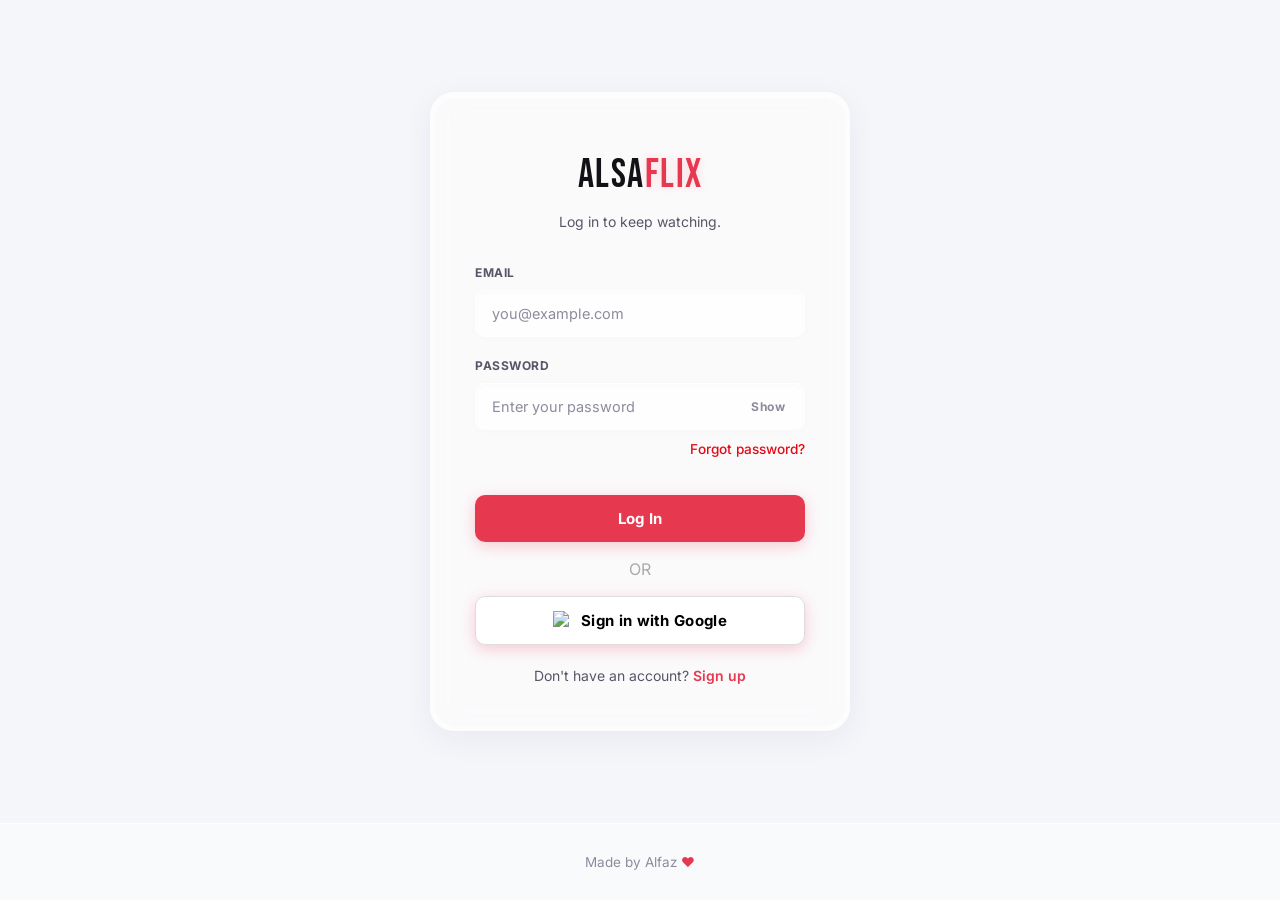
==== index.html @ de6bd6a6 "Added Forget PAssword" ====
<!DOCTYPE html>
<html lang="en">
<head>
  <meta charset="UTF-8">
  <meta name="viewport" content="width=device-width, initial-scale=1.0">
  <title>Log In — AlsaFlix</title>
<link rel="stylesheet" href="style.css">
<link rel="icon" type="image/svg+xml" href="images/favicon.svg">
  <!-- Replaced Google with Cloudflare Turnstile Script -->
  <script src="https://challenges.cloudflare.com/turnstile/v0/api.js" async defer></script>
</head>
<body>
  <div class="backdrop"></div>

  <main class="auth-shell">
    <div class="auth-card">
      <div class="auth-logo">Alsa<span>Flix</span></div>
      <p class="auth-subtitle">Log in to keep watching.</p>

      <div class="form-banner" id="login-banner"></div>

      <form id="login-form" novalidate>
        <div class="field">
          <label for="login-email">Email</label>
          <div class="field-input-wrap">
            <input type="email" id="login-email" placeholder="you@example.com" autocomplete="email">
          </div>
          <div class="field-error" id="login-email-error"></div>
        </div>

        <div class="field">
          <label for="login-password">Password</label>
          <div class="field-input-wrap">
            <input type="password" id="login-password" placeholder="Enter your password" autocomplete="current-password">
            <button type="button" class="toggle-pass" id="login-toggle-pass">Show</button>
          </div>
          <div class="field-error" id="login-password-error"></div>
          
          <!-- Added Forgot Password Utility Link -->
          <div style="text-align: right; margin-top: 6px;">
            <a href="#" id="login-forgot-pass" style="color: #e50914; text-decoration: none; font-size: 0.85rem; font-weight: 500;">Forgot password?</a>
          </div>
        </div>

        <!-- Added Cloudflare Turnstile Checkbox Element (Uses Free, Always-Pass Test Key) -->
        <div style="margin: 15px 0; display: flex; justify-content: center;">
          <div class="cf-turnstile" data-sitekey="0x4AAAAAAD4sAHJB3aWn51TF"></div>
        </div>

        <button type="submit" class="btn-primary" id="login-submit">
          <span class="spinner"></span>
          <span class="btn-label">Log In</span>
        </button>
      </form>

      <!-- Added Google Sign-In Button Section -->
      <div class="divider" style="text-align: center; margin: 15px 0; color: #aaa;"><span>OR</span></div>
      
      <button type="button" id="google-login-btn" class="btn-primary" style="background-color: #ffffff; color: #000000; display: flex; align-items: center; justify-content: center; gap: 10px; border: 1px solid #ddd;">
        <img src="https://www.gstatic.com/firebasejs/ui/2.0.0/images/auth/google.svg" alt="Google logo" width="18" height="18">
        <span>Sign in with Google</span>
      </button>
      <!-- End of Google Sign-In Button Section -->

      <p class="auth-switch" style="margin-top: 20px;">Don't have an account? <a href="signup.html">Sign up</a></p>
    </div>
  </main>

  <footer class="footer">Made by Alfaz <span>❤️</span></footer>

  <script type="module" src="firebase.js"></script>

<script type="module">
  import { initLoginPage } from "./auth.js";
initLoginPage();
</script>
</body>
</html>
---- style.css ----
/* ============================================================
   ALSAFLIX — PREMIUM LIGHT GLASSMORPHISM STYLESHEET
   Bright, high-end cinematic theme featuring frosted clear-glass,
   vibrant crimson accents, and hyper-modern light depth.
   ============================================================ */

@import url('https://fonts.googleapis.com/css2?family=Bebas+Neue&family=Inter:wght@400;500;600;700;800&display=swap');

:root {
  /* ---- Light Glass Base Colors ---- */
  --bg: #f5f6f9;
  --glass-bg: rgba(255, 255, 255, 0.45);
  --glass-bg-elevated: rgba(255, 255, 255, 0.65);
  --glass-bg-input: rgba(255, 255, 255, 0.75);
  
  /* ---- Accents & Glows ---- */
  --accent: #e63950;
  --accent-hover: #ff4b63;
  --accent-glow: rgba(230, 57, 80, 0.18);
  --accent-dim: rgba(230, 57, 80, 0.06);

  /* ---- Light Theme Text ---- */
  --text-primary: #121216;
  --text-secondary: #565666;
  --text-tertiary: #8c8c9e;
  
  /* ---- Light Specular Highlight Borders ---- */
  --glass-border: rgba(255, 255, 255, 0.6);
  --glass-border-glow: rgba(230, 57, 80, 0.35);
  --glass-border-dark: rgba(18, 18, 22, 0.08);
  
  /* ---- Feedback ---- */
  --success: #10b981;
  --error: #ef4444;

  /* ---- Type ---- */
  --font-display: 'Bebas Neue', sans-serif;
  --font-body: 'Inter', -apple-system, BlinkMacSystemFont, sans-serif;

  /* ---- Layout & Geometry ---- */
  --radius-sm: 10px;
  --radius-md: 16px;
  --radius-lg: 24px;
  
  /* ---- Light Glassmorphism Shadows ---- */
  --blur-amount: 16px;
  --glass-shadow: 
    0 8px 32px 0 rgba(31, 38, 135, 0.06), 
    inset 0 1px 0 0 rgba(255, 255, 255, 0.8);
  --glass-shadow-lift: 
    0 20px 40px rgba(31, 38, 135, 0.12), 
    0 0 20px rgba(230, 57, 80, 0.08),
    inset 0 1px 0 0 rgba(255, 255, 255, 0.9);
  
  --ease: cubic-bezier(0.16, 1, 0.3, 1);
}

* { 
  margin: 0; 
  padding: 0; 
  box-sizing: border-box; 
}

html { 
  scroll-behavior: smooth; 
}

body {
  background: var(--bg);
  
  color: var(--text-primary);
  font-family: var(--font-body);
  min-height: 100vh;
  display: flex;
  flex-direction: column;
  line-height: 1.5;
  -webkit-font-smoothing: antialiased;
  overflow-x: hidden;
}

a { 
  color: inherit; 
  text-decoration: none; 
}

button { 
  font-family: inherit; 
  cursor: pointer; 
  border: none; 
  outline: none;
}

input { 
  font-family: inherit; 
  outline: none;
}

img { 
  display: block; 
  max-width: 100%; 
}

::selection { 
  background: var(--accent); 
  color: #fff; 
}

:focus-visible {
  outline: 2px solid var(--accent);
  outline-offset: 4px;
}

/* ============================================================
   BACKDROP — Vibrant Light Ambient Nebula Mesh
   ============================================================ */
body.dark-mode .backdrop{
    background:
      radial-gradient(circle at 50% -20%, rgba(255,59,95,.18), transparent 45%),
      radial-gradient(circle at 0% 100%, rgba(255,59,95,.10), transparent 40%),
      radial-gradient(circle at 100% 30%, rgba(70,70,140,.25), transparent 55%),
      var(--bg);
}

/* ============================================================
   NAVBAR (Frosted & Fixed Light Glass)
   ============================================================ */
.navbar {
  position: sticky;
  top: 0;
  z-index: 50;
  display: flex;
  align-items: center;
  justify-content: space-between;
  gap: 24px;
  padding: 18px 40px;
background: var(--glass-bg);
  backdrop-filter: blur(var(--blur-amount));
  -webkit-backdrop-filter: blur(var(--blur-amount));
  border-bottom: 1px solid var(--glass-border);
  box-shadow: 0 4px 20px rgba(31, 38, 135, 0.04);
}

.logo {
  font-family: var(--font-display);
  font-size: 32px;
  letter-spacing: 1.5px;
  color: var(--text-primary);
  display: flex;
  align-items: center;
  gap: 6px;
  white-space: nowrap;
}

.logo span { 
  color: var(--accent); 
  text-shadow: 0 0 10px var(--accent-glow);
}

.navbar-search {
  flex: 1;
  max-width: 420px;
  position: relative;
}

.navbar-search input {
  width: 100%;
  padding: 12px 16px 12px 42px;
  background: var(--glass-bg-input);
  border: 1px solid var(--glass-border);
  border-radius: 999px;
  color: var(--text-primary);
  font-size: 14px;
  backdrop-filter: blur(4px);
  transition: all 0.3s var(--ease);
  box-shadow: inset 0 2px 4px rgba(0, 0, 0, 0.02), 0 2px 8px rgba(31, 38, 135, 0.04);
}

.navbar-search input::placeholder { 
  color: var(--text-tertiary); 
}

.navbar-search input:focus {
  border-color: var(--glass-border-glow);
  background: var(--glass-bg-input);
  box-shadow: 
    inset 0 2px 4px rgba(0, 0, 0, 0.02),
    0 0 15px rgba(230, 57, 80, 0.12);
}

.navbar-search svg {
  position: absolute;
  left: 16px;
  top: 50%;
  transform: translateY(-50%);
  width: 16px;
  height: 16px;
  stroke: var(--text-tertiary);
  transition: stroke 0.3s var(--ease);
}

.navbar-search input:focus + svg {
  stroke: var(--accent);
}

.navbar-right {
  display: flex;
  align-items: center;
  gap: 20px;
}

.navbar-user {
  font-size: 14px;
  color: var(--text-secondary);
  white-space: nowrap;
}

.navbar-user strong { 
  color: var(--text-primary); 
  font-weight: 600; 
}

.btn-logout {
  padding: 10px 20px;
  background: rgba(255, 255, 255, 0.4);
  border: 1px solid var(--glass-border);
  border-radius: var(--radius-sm);
  color: var(--text-secondary);
  font-size: 13px;
  font-weight: 600;
  backdrop-filter: blur(4px);
  box-shadow: 0 2px 6px rgba(31, 38, 135, 0.04);
  transition: all 0.3s var(--ease);
  white-space: nowrap;
}

.btn-logout:hover {
  border-color: var(--accent);
  color: var(--accent);
  background: var(--accent-dim);
  box-shadow: 0 4px 12px rgba(230, 57, 80, 0.1);
  transform: translateY(-1px);
}

/* ============================================================
   AUTH PAGES (Frosted White Shells)
   ============================================================ */
.auth-shell{
    flex:1;
    display:flex;
    justify-content:center;
    align-items:center;

    
}

.auth-card {
  width: 100%;
  max-width: 420px;
  background: var(--glass-bg-elevated);
  background: rgba(255, 254, 254, 0.55);
  border: 5px solid var(--glass-border);
  border-radius: var(--radius-lg);
  padding: 48px 40px 40px;
  box-shadow: var(--glass-shadow);
  backdrop-filter: blur(var(--blur-amount));
  -webkit-backdrop-filter: blur(var(--blur-amount));
  animation: glassRise 0.6s var(--ease) both;
}

@keyframes glassRise {
  from { 
    opacity: 0; 
    transform: translateY(24px) scale(0.98); 
    backdrop-filter: blur(0px);
  }
  to { 
    opacity: 1; 
    transform: translateY(0) scale(1); 
    backdrop-filter: blur(var(--blur-amount));
  }
}

.auth-logo {
  font-family: var(--font-display);
  font-size: 40px;
  text-align: center;
  letter-spacing: 1.5px;
  margin-bottom: 6px;
  color: var(--text-primary);
}

.auth-logo span { 
  color: var(--accent); 
  text-shadow: 0 0 10px var(--accent-glow);
}

.auth-subtitle {
  text-align: center;
  color: var(--text-secondary);
  font-size: 14px;
  margin-bottom: 32px;
}

.field {
  margin-bottom: 20px;
}

.field label {
  display: block;
  font-size: 12px;
  font-weight: 700;
  color: var(--text-secondary);
  margin-bottom: 8px;
  letter-spacing: 0.5px;
  text-transform: uppercase;
}

.field-input-wrap {
  position: relative;
}

.field input {
  width: 100%;
  padding: 14px 16px;
  background: var(--glass-bg-input);
  border: 1px solid var(--glass-border);
  border-radius: var(--radius-sm);
  color: var(--text-primary);
  font-size: 14.5px;
  transition: all 0.3s var(--ease);
  box-shadow: inset 0 2px 4px rgba(0, 0, 0, 0.02), 0 2px 6px rgba(31, 38, 135, 0.02);
}

.field input::placeholder { 
  color: var(--text-tertiary); 
}

.field input:focus {
  border-color: var(--glass-border-glow);
  background: var(--glass-bg-input);
  box-shadow: 
    inset 0 2px 4px rgba(0, 0, 0, 0.01),
    0 0 15px rgba(230, 57, 80, 0.12);
}

.field input.error { 
  border-color: var(--error); 
  box-shadow: 0 0 10px rgba(239, 68, 68, 0.12);
}

.toggle-pass {
  position: absolute;
  right: 14px;
  top: 50%;
  transform: translateY(-50%);
  background: none;
  color: var(--text-tertiary);
  font-size: 12px;
  font-weight: 700;
  padding: 6px;
  letter-spacing: 0.5px;
  transition: color 0.2s ease;
}

.toggle-pass:hover { 
  color: var(--text-primary); 
}

.field-hint {
  font-size: 12px;
  color: var(--text-tertiary);
  margin-top: 8px;
}

.field-error {
  font-size: 13px;
  color: var(--error);
  margin-top: 8px;
  display: none;
  font-weight: 500;
}

.field-error.show { 
  display: block; 
  animation: glassRise 0.3s var(--ease);
}

.btn-primary {
  width: 100%;
  padding: 14px;
  background: var(--accent);
  color: #fff;
  border-radius: var(--radius-sm);
  font-size: 15px;
  font-weight: 700;
  margin-top: 12px;
  letter-spacing: 0.3px;
  box-shadow: 0 4px 15px rgba(230, 57, 80, 0.25);
  transition: all 0.3s var(--ease);
  display: flex;
  align-items: center;
  justify-content: center;
  gap: 8px;
  position: relative;
  overflow: hidden;
}

.btn-primary::after {
  content: '';
  position: absolute;
  inset: 0;
  background: linear-gradient(to right, transparent, rgba(255,255,255,0.2), transparent);
  transform: translateX(-100%);
  transition: transform 0.6s ease;
}

.btn-primary:hover { 
  background: var(--accent-hover); 
  box-shadow: 0 6px 20px rgba(230, 57, 80, 0.35);
  transform: translateY(-1px);
}

.btn-primary:hover::after {
  transform: translateX(100%);
}

.btn-primary:active { 
  transform: translateY(1px) scale(0.99); 
}

.btn-primary:disabled { 
  opacity: 0.5; 
  cursor: not-allowed; 
  transform: none;
  box-shadow: none;
}

.spinner {
  width: 18px;
  height: 18px;
  border: 2.5px solid rgba(255, 255, 255, 0.4);
  border-top-color: #fff;
  border-radius: 50%;
  animation: spin 0.6s linear infinite;
  display: none;
}

.spinner.show { 
  display: inline-block; 
}

@keyframes spin { 
  to { transform: rotate(360deg); } 
}

.form-banner {
  padding: 12px 16px;
  border-radius: var(--radius-sm);
  font-size: 13.5px;
  font-weight: 500;
  margin-bottom: 20px;
  backdrop-filter: blur(4px);
  display: none;
}

.form-banner.show { 
  display: block; 
  animation: glassRise 0.4s var(--ease) both; 
}

.form-banner.error {
  background: rgba(239, 68, 68, 0.05);
  border: 1px solid rgba(239, 68, 68, 0.2);
  color: var(--error);
  box-shadow: 0 4px 12px rgba(239, 68, 68, 0.02);
}

.form-banner.success {
  background: rgba(16, 115, 73, 0.05);
  border: 1px solid rgba(16, 115, 73, 0.2);
  color: var(--success);
  box-shadow: 0 4px 12px rgba(16, 115, 73, 0.02);
}

.auth-switch {
  text-align: center;
  margin-top: 26px;
  font-size: 14px;
  color: var(--text-secondary);
}

.auth-switch a {
  color: var(--accent);
  font-weight: 600;
  position: relative;
}

.auth-switch a::after {
  content: '';
  position: absolute;
  width: 100%;
  transform: scaleX(0);
  height: 1px;
  bottom: -2px;
  left: 0;
  background-color: var(--accent-hover);
  transform-origin: bottom right;
  transition: transform 0.25s ease-out;
}

.auth-switch a:hover { 
  color: var(--accent-hover); 
}

.auth-switch a:hover::after {
  transform: scaleX(1);
  transform-origin: bottom left;
}

/* ============================================================
   DASHBOARD MAIN LAYOUT
   ============================================================ */
.dashboard-main {
  flex: 1;
  padding: 40px 40px 80px;
  max-width: 1440px;
  width: 100%;
  margin: 0 auto;
}

.welcome-block {
  margin-bottom: 36px;
  animation: glassRise 0.6s var(--ease) both;
}

.welcome-eyebrow {
  font-size: 12px;
  font-weight: 700;
  color: var(--text-tertiary);
  text-transform: uppercase;
  letter-spacing: 2px;
  margin-bottom: 8px;
}

.welcome-title {
  font-family: var(--font-display);
  font-size: 44px;
  letter-spacing: 0.8px;
  color: var(--text-primary);
}

.welcome-title span { 
  color: var(--accent); 
  text-shadow: 0 0 10px var(--accent-glow);
}

.results-meta {
  font-size: 13.5px;
  color: var(--text-tertiary);
  margin: 6px 0 24px;
}

/* ============================================================
   MOVIE CARDS & GRID (Frosted Glass Containers)
   ============================================================ */
.movie-grid{
    display:grid;
    grid-template-columns:repeat(auto-fit,minmax(150px,1fr));
    gap:18px;
}

.movie-card {
  background: var(--glass-bg);
  border: 1px solid var(--glass-border);
  border-radius: var(--radius-md);
  overflow: hidden;
  backdrop-filter: blur(calc(var(--blur-amount) / 2));
  -webkit-backdrop-filter: blur(calc(var(--blur-amount) / 2));
  box-shadow: var(--glass-shadow);
  transition: 
    transform 0.4s var(--ease), 
    box-shadow 0.4s var(--ease), 
    border-color 0.4s var(--ease),
    background-color 0.4s var(--ease);
  animation: glassRise 0.5s var(--ease) both;
}

.movie-card:hover {
  transform: translateY(-8px) scale(1.02);
  box-shadow: var(--glass-shadow-lift);
  border-color: var(--glass-border-glow);
  background-color: var(--glass-bg-elevated);
}

.movie-poster-wrap {
  position: relative;
  aspect-ratio: 2 / 3;
  overflow: hidden;
  background: rgba(0, 0, 0, 0.05);
}

.movie-poster-wrap::after {
  content: '';
  position: absolute;
  inset: 0;
  background: linear-gradient(to top, rgba(255, 255, 255, 0.4) 0%, transparent 30%);
  opacity: 1;
  transition: opacity 0.4s var(--ease);
}

.movie-poster-wrap img {
  width: 100%;
  height: 100%;
  object-fit: cover;
  transition: transform 0.6s var(--ease);
}

.movie-card:hover .movie-poster-wrap img { 
  transform: scale(1.06); 
}

.movie-body {
  padding: 16px 16px 20px;
  position: relative;
  z-index: 2;
}

.movie-title {
  font-size: 15px;
  font-weight: 600;
  margin-bottom: 14px;
  overflow: hidden;
  text-overflow: ellipsis;
  white-space: nowrap;
  letter-spacing: 0.1px;
  color: var(--text-primary);
}

.btn-watch {
  width: 100%;
  padding: 11px;
  background: rgba(230, 57, 80, 0.08);
  color: var(--accent);
  border: 1px solid rgba(230, 57, 80, 0.15);
  border-radius: var(--radius-sm);
  font-size: 13.5px;
  font-weight: 700;
  letter-spacing: 0.3px;
  display: flex;
  align-items: center;
  justify-content: center;
  gap: 8px;
  backdrop-filter: blur(4px);
  transition: all 0.3s var(--ease);
}

.btn-watch svg { 
  width: 14px; 
  height: 14px; 
  fill: currentColor;
}

.btn-watch:hover {
  background: var(--accent);
  color: #ffffff;
  border-color: transparent;
  box-shadow: 0 4px 15px rgba(230, 57, 80, 0.2);
  transform: translateY(-1px);
}

.btn-watch:active {
  transform: translateY(1px);
}

/* ============================================================
   STATES & LOADERS
   ============================================================ */
.empty-state {
  text-align: center;
  padding: 100px 20px;
  color: var(--text-tertiary);
  background: var(--glass-bg);
  border: 1px dashed var(--glass-border-dark);
  border-radius: var(--radius-lg);
  backdrop-filter: blur(var(--blur-amount));
}

.empty-state svg {
  width: 48px;
  height: 48px;
  stroke: var(--text-tertiary);
  margin-bottom: 16px;
  opacity: 0.8;
}

.empty-state p { 
  font-size: 15px; 
  letter-spacing: 0.2px;
}

/* Skeleton Loading Layer (Light Glass Shimmer) */
.skeleton-card {
  background: var(--glass-bg);
  border: 1px solid var(--glass-border);
  border-radius: var(--radius-md);
  overflow: hidden;
}

.skeleton-poster {
  aspect-ratio: 2 / 3;
  background: linear-gradient(100deg, rgba(0,0,0,0.02) 30%, rgba(0,0,0,0.05) 50%, rgba(0,0,0,0.02) 70%);
  background-size: 200% 100%;
  animation: glassShimmer 1.6s ease-in-out infinite;
}

.skeleton-line {
  height: 12px;
  margin: 16px 16px 0;
  border-radius: 4px;
  background: linear-gradient(100deg, rgba(0,0,0,0.02) 30%, rgba(0,0,0,0.05) 50%, rgba(0,0,0,0.02) 70%);
  background-size: 200% 100%;
  animation: glassShimmer 1.6s ease-in-out infinite;
}

.skeleton-btn {
  height: 36px;
  margin: 16px;
  border-radius: var(--radius-sm);
  background: linear-gradient(100deg, rgba(0,0,0,0.02) 30%, rgba(0,0,0,0.05) 50%, rgba(0,0,0,0.02) 70%);
  background-size: 200% 100%;
  animation: glassShimmer 1.6s ease-in-out infinite;
}

@keyframes glassShimmer {
  0% { background-position: 200% 0; }
  100% { background-position: -200% 0; }
}

/* ============================================================
   FOOTER
   ============================================================ */
.footer {
  text-align: center;
  padding: 28px 20px;
  font-size: 13.5px;
  color: var(--text-tertiary);
  border-top: 1px solid var(--glass-border);
  background: var(--glass-bg);
  backdrop-filter: blur(4px);
}

.footer span { 
  color: var(--accent); 
}

/* ============================================================
   RESPONSIVE LAYOUT RESPONSES
   ============================================================ */
@media (max-width: 720px) {
  .navbar {
    padding: 16px 20px;
    flex-wrap: wrap;
    gap: 16px;
  }

  .navbar-search { 
    order: 3; 
    max-width: 100%; 
    flex: 1 1 100%; 
  }

  .dashboard-main { 
    padding: 28px 20px 60px; 
  }

  .welcome-title { 
    font-size: 32px; 
  }

  .movie-grid {
    grid-template-columns: repeat(auto-fill, minmax(145px, 1fr));
    gap: 16px;
  }
  
  .movie-body {
    padding: 12px 12px 14px;
  }
  
  .movie-title {
    font-size: 14px;
    margin-bottom: 10px;
  }

  .auth-card { 
    padding: 36px 24px 32px; 
  }
}

@media (max-width: 400px) {
  .movie-grid { 
    grid-template-columns: repeat(2, 1fr); 
    gap: 12px;
  }
}

/* ==========================
   DARK THEME
========================== */

body.dark-mode {
  --bg: #09090b;

  --glass-bg: rgba(20,20,24,.55);
  --glass-bg-elevated: rgba(24,24,30,.75);
  --glass-bg-input: rgba(32,32,40,.85);

  --accent: #ff3b5f;
  --accent-hover: #ff5475;
  --accent-glow: rgba(255,59,95,.25);
  --accent-dim: rgba(255,59,95,.08);

  --text-primary: #ffffff;
  --text-secondary: #c9c9d3;
  --text-tertiary: #8d8d9b;

  --glass-border: rgba(255,255,255,.08);
  --glass-border-glow: rgba(255,59,95,.35);
  --glass-border-dark: rgba(255,255,255,.06);

  --glass-shadow:
      0 10px 35px rgba(0,0,0,.45),
      inset 0 1px 0 rgba(255,255,255,.05);

  --glass-shadow-lift:
      0 25px 50px rgba(0,0,0,.55),
      0 0 30px rgba(255,59,95,.12),
      inset 0 1px 0 rgba(255,255,255,.05);
}

/*fghjk

*/
#theme-toggle{
    width:46px;
    height:46px;
    border-radius:50%;
    border:1px solid var(--glass-border);
    background:var(--glass-bg);
    color:var(--text-primary);
    backdrop-filter:blur(10px);
    transition:.35s;
    font-size:18px;
}

#theme-toggle:hover{
    transform:rotate(180deg) scale(1.08);
    box-shadow:0 0 20px var(--accent-glow);
}
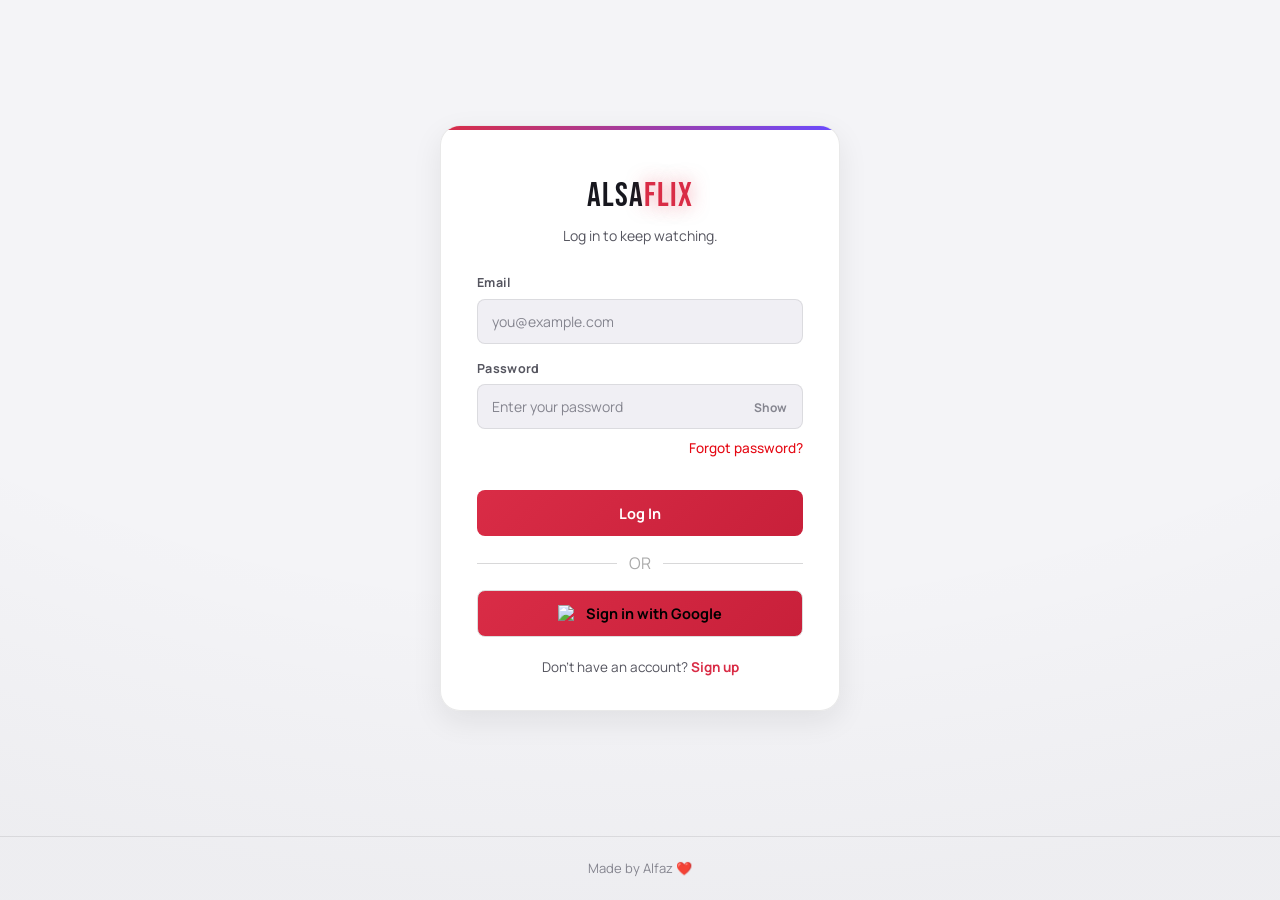
==== commit 7d45abde: "Update index.html" ====
--- a/index.html
+++ b/index.html
@@ -4,6 +4,15 @@
   <meta charset="UTF-8">
   <meta name="viewport" content="width=device-width, initial-scale=1.0">
   <title>Log In — AlsaFlix</title>
+  <script>
+    (function () {
+      try {
+        var t = localStorage.getItem('alsaflix-theme');
+        if (!t) t = window.matchMedia('(prefers-color-scheme: light)').matches ? 'light' : 'dark';
+        document.documentElement.setAttribute('data-theme', t);
+      } catch (e) {}
+    })();
+  </script>
 <link rel="stylesheet" href="style.css">
 <link rel="icon" type="image/svg+xml" href="images/favicon.svg">
   <!-- Replaced Google with Cloudflare Turnstile Script -->
@@ -68,6 +77,7 @@
 
   <footer class="footer">Made by Alfaz <span>❤️</span></footer>
 
+  <script src="theme.js"></script>
   <script type="module" src="firebase.js"></script>
 
 <script type="module">
--- a/style.css
+++ b/style.css
@@ -1,128 +1,208 @@
 /* ============================================================
-   ALSAFLIX — PREMIUM LIGHT GLASSMORPHISM STYLESHEET
-   Bright, high-end cinematic theme featuring frosted clear-glass,
-   vibrant crimson accents, and hyper-modern light depth.
+   ALSAFLIX — CORE STYLESHEET  (v3)
+   Direction: "Marquee Night" — a private-screening OTT theme.
+   Crimson marquee light + violet curtain glow + amber bulb accent,
+   drifting aurora backdrop, film-sprocket detailing, spotlight-sweep
+   hovers on posters. Now with a light "Matinee" mode and
+   scroll-triggered reveal animation.
+   Used by: index.html, signup.html, dashboard.html
    ============================================================ */
 
-@import url('https://fonts.googleapis.com/css2?family=Bebas+Neue&family=Inter:wght@400;500;600;700;800&display=swap');
+@import url('https://fonts.googleapis.com/css2?family=Bebas+Neue&family=Manrope:wght@400;500;600;700;800&display=swap');
 
 :root {
-  /* ---- Light Glass Base Colors ---- */
-  --bg: #f5f6f9;
-  --glass-bg: rgba(255, 255, 255, 0.45);
-  --glass-bg-elevated: rgba(255, 255, 255, 0.65);
-  --glass-bg-input: rgba(255, 255, 255, 0.75);
-  
-  /* ---- Accents & Glows ---- */
-  --accent: #e63950;
-  --accent-hover: #ff4b63;
-  --accent-glow: rgba(230, 57, 80, 0.18);
-  --accent-dim: rgba(230, 57, 80, 0.06);
-
-  /* ---- Light Theme Text ---- */
-  --text-primary: #121216;
-  --text-secondary: #565666;
-  --text-tertiary: #8c8c9e;
-  
-  /* ---- Light Specular Highlight Borders ---- */
-  --glass-border: rgba(255, 255, 255, 0.6);
-  --glass-border-glow: rgba(230, 57, 80, 0.35);
-  --glass-border-dark: rgba(18, 18, 22, 0.08);
-  
-  /* ---- Feedback ---- */
-  --success: #10b981;
-  --error: #ef4444;
+  /* ---- Color: "Marquee Night" (dark) palette ---- */
+  --bg:            #07070a;
+  --bg-alt:        #0c0c11;
+  --bg-elevated:   #141419;
+  --bg-card:       #17171e;
+  --bg-input:      #1a1a21;
+
+  --accent:        #e6394f;   /* marquee crimson   */
+  --accent-hover:  #ff4d64;
+  --accent-dim:    rgba(230, 57, 79, 0.14);
+  --accent-amber:  #f5a623;   /* bulb gold         */
+  --accent-violet: #7c5cff;   /* curtain violet     */
+
+  --text-primary:   #f6f6f8;
+  --text-secondary: #9d9da6;
+  --text-tertiary:  #6c6c76;
+
+  --border:       rgba(255, 255, 255, 0.07);
+  --border-light: rgba(255, 255, 255, 0.14);
+
+  --success: #33d489;
+  --error:   #ff5c6c;
+
+  --navbar-bg:  rgba(10, 10, 13, 0.72);
+  --scrim:      rgba(5, 5, 7, 0.72);
+  --aurora-op:  1;
 
   /* ---- Type ---- */
   --font-display: 'Bebas Neue', sans-serif;
-  --font-body: 'Inter', -apple-system, BlinkMacSystemFont, sans-serif;
-
-  /* ---- Layout & Geometry ---- */
-  --radius-sm: 10px;
-  --radius-md: 16px;
-  --radius-lg: 24px;
-  
-  /* ---- Light Glassmorphism Shadows ---- */
-  --blur-amount: 16px;
-  --glass-shadow: 
-    0 8px 32px 0 rgba(31, 38, 135, 0.06), 
-    inset 0 1px 0 0 rgba(255, 255, 255, 0.8);
-  --glass-shadow-lift: 
-    0 20px 40px rgba(31, 38, 135, 0.12), 
-    0 0 20px rgba(230, 57, 80, 0.08),
-    inset 0 1px 0 0 rgba(255, 255, 255, 0.9);
-  
-  --ease: cubic-bezier(0.16, 1, 0.3, 1);
-}
-
-* { 
-  margin: 0; 
-  padding: 0; 
-  box-sizing: border-box; 
-}
-
-html { 
-  scroll-behavior: smooth; 
-}
+  --font-body: 'Manrope', -apple-system, BlinkMacSystemFont, sans-serif;
+
+  /* ---- Layout ---- */
+  --radius-sm: 8px;
+  --radius-md: 14px;
+  --radius-lg: 20px;
+  --shadow-card: 0 10px 30px rgba(0, 0, 0, 0.4);
+  --shadow-lift: 0 24px 50px rgba(0, 0, 0, 0.55), 0 0 0 1px var(--border-light);
+  --ease: cubic-bezier(0.22, 1, 0.36, 1);
+
+  color-scheme: dark;
+}
+
+/* ---- "Matinee" light theme — toggled via [data-theme="light"] on <html> ---- */
+[data-theme="light"] {
+  --bg:            #f4f4f7;
+  --bg-alt:        #ffffff;
+  --bg-elevated:   #ffffff;
+  --bg-card:       #ffffff;
+  --bg-input:      #f0eff4;
+
+  --accent:        #d92c46;
+  --accent-hover:  #c11f39;
+  --accent-dim:    rgba(217, 44, 70, 0.09);
+  --accent-amber:  #b5730a;
+  --accent-violet: #6a4bff;
+
+  --text-primary:   #17171e;
+  --text-secondary: #55555f;
+  --text-tertiary:  #85858f;
+
+  --border:       rgba(15, 15, 20, 0.09);
+  --border-light: rgba(15, 15, 20, 0.16);
+
+  --success: #1f9d63;
+  --error:   #d9364a;
+
+  --navbar-bg:  rgba(255, 255, 255, 0.75);
+  --scrim:      rgba(20, 20, 25, 0.55);
+  --aurora-op:  0.5;
+
+  --shadow-card: 0 10px 30px rgba(20, 20, 30, 0.08);
+  --shadow-lift: 0 24px 50px rgba(20, 20, 30, 0.12), 0 0 0 1px var(--border-light);
+
+  color-scheme: light;
+}
+
+* { margin: 0; padding: 0; box-sizing: border-box; }
+
+html { scroll-behavior: smooth; }
 
 body {
+  position: relative;
   background: var(--bg);
-  
   color: var(--text-primary);
   font-family: var(--font-body);
   min-height: 100vh;
+  min-height: 100dvh;
   display: flex;
   flex-direction: column;
   line-height: 1.5;
   -webkit-font-smoothing: antialiased;
   overflow-x: hidden;
-}
-
-a { 
-  color: inherit; 
-  text-decoration: none; 
-}
-
-button { 
-  font-family: inherit; 
-  cursor: pointer; 
-  border: none; 
-  outline: none;
-}
-
-input { 
-  font-family: inherit; 
-  outline: none;
-}
-
-img { 
-  display: block; 
-  max-width: 100%; 
-}
-
-::selection { 
-  background: var(--accent); 
-  color: #fff; 
-}
+  transition: background-color 0.4s var(--ease), color 0.4s var(--ease);
+}
+
+a { color: inherit; text-decoration: none; }
+button { font-family: inherit; cursor: pointer; border: none; background: none; }
+input, textarea { font-family: inherit; }
+img { display: block; max-width: 100%; }
+
+::selection { background: var(--accent); color: #fff; }
 
 :focus-visible {
   outline: 2px solid var(--accent);
-  outline-offset: 4px;
-}
+  outline-offset: 3px;
+}
+
+/* Dark scrollbar to match the theme */
+::-webkit-scrollbar { width: 10px; height: 10px; }
+::-webkit-scrollbar-track { background: var(--bg); }
+::-webkit-scrollbar-thumb {
+  background: var(--bg-elevated);
+  border: 2px solid var(--bg);
+  border-radius: 20px;
+}
+::-webkit-scrollbar-thumb:hover { background: var(--border-light); }
 
 /* ============================================================
-   BACKDROP — Vibrant Light Ambient Nebula Mesh
+   AURORA BACKDROP — signature ambient motion
+   Three soft, drifting light blobs (crimson / violet / amber)
+   behind every page, like stage lights bleeding through a curtain.
+   Fades to a much quieter wash in light mode.
    ============================================================ */
-body.dark-mode .backdrop{
-    background:
-      radial-gradient(circle at 50% -20%, rgba(255,59,95,.18), transparent 45%),
-      radial-gradient(circle at 0% 100%, rgba(255,59,95,.10), transparent 40%),
-      radial-gradient(circle at 100% 30%, rgba(70,70,140,.25), transparent 55%),
-      var(--bg);
+.backdrop {
+  position: fixed;
+  inset: 0;
+  z-index: -2;
+  background: var(--bg);
+}
+
+body::before {
+  content: '';
+  position: fixed;
+  inset: -10%;
+  z-index: -2;
+  pointer-events: none;
+  opacity: var(--aurora-op);
+  background:
+    radial-gradient(38% 32% at 18% 12%, rgba(230, 57, 79, 0.22), transparent 60%),
+    radial-gradient(34% 30% at 82% 20%, rgba(124, 92, 255, 0.16), transparent 60%),
+    radial-gradient(40% 34% at 50% 100%, rgba(245, 166, 35, 0.10), transparent 60%),
+    var(--bg);
+  background-size: 180% 180%, 180% 180%, 200% 200%, 100% 100%;
+  animation: auroraDrift 22s ease-in-out infinite alternate;
+  filter: blur(40px);
+  transition: opacity 0.4s var(--ease), background 0.4s var(--ease);
+}
+
+body::after {
+  /* faint vignette + grain-like edge darkening on top of the aurora */
+  content: '';
+  position: fixed;
+  inset: 0;
+  z-index: -1;
+  pointer-events: none;
+  background: radial-gradient(120% 100% at 50% 0%, transparent 55%, rgba(0, 0, 0, 0.55) 100%);
+  opacity: var(--aurora-op);
+  transition: opacity 0.4s var(--ease);
+}
+
+[data-theme="light"] body::after {
+  background: radial-gradient(120% 100% at 50% 0%, transparent 65%, rgba(20, 20, 30, 0.06) 100%);
+}
+
+@keyframes auroraDrift {
+  0%   { background-position: 0% 0%, 100% 0%, 50% 100%, 0 0; }
+  50%  { background-position: 20% 15%, 75% 25%, 40% 85%, 0 0; }
+  100% { background-position: 5% 20%, 90% 5%, 60% 100%, 0 0; }
 }
 
 /* ============================================================
-   NAVBAR (Frosted & Fixed Light Glass)
+   SCROLL-FADE REVEAL — applied via theme.js (IntersectionObserver)
+   ============================================================ */
+.reveal {
+  opacity: 0;
+  transform: translateY(28px);
+  transition: opacity 0.7s var(--ease), transform 0.7s var(--ease);
+  will-change: opacity, transform;
+}
+
+.reveal.is-visible {
+  opacity: 1;
+  transform: translateY(0);
+}
+
+/* stagger children a touch so grids feel alive, not mechanical */
+.movie-grid .reveal:nth-child(3n+1) { transition-delay: 0s; }
+.movie-grid .reveal:nth-child(3n+2) { transition-delay: 0.05s; }
+.movie-grid .reveal:nth-child(3n+3) { transition-delay: 0.1s; }
+
+/* ============================================================
+   NAVBAR (dashboard) — glass chrome with a film-sprocket seam
    ============================================================ */
 .navbar {
   position: sticky;
@@ -132,18 +212,30 @@
   align-items: center;
   justify-content: space-between;
   gap: 24px;
-  padding: 18px 40px;
-background: var(--glass-bg);
-  backdrop-filter: blur(var(--blur-amount));
-  -webkit-backdrop-filter: blur(var(--blur-amount));
-  border-bottom: 1px solid var(--glass-border);
-  box-shadow: 0 4px 20px rgba(31, 38, 135, 0.04);
+  padding: 16px 40px;
+  background: var(--navbar-bg);
+  backdrop-filter: blur(16px) saturate(140%);
+  -webkit-backdrop-filter: blur(16px) saturate(140%);
+  border-bottom: 1px solid var(--border);
+  transition: background-color 0.4s var(--ease), border-color 0.4s var(--ease);
+}
+
+.navbar::after {
+  /* sprocket-hole seam — the signature film-strip detail */
+  content: '';
+  position: absolute;
+  left: 0; right: 0; bottom: -1px;
+  height: 3px;
+  background-image: radial-gradient(circle, rgba(230, 57, 79, 0.55) 1.4px, transparent 1.6px);
+  background-size: 14px 3px;
+  background-repeat: repeat-x;
+  opacity: 0.55;
 }
 
 .logo {
   font-family: var(--font-display);
-  font-size: 32px;
-  letter-spacing: 1.5px;
+  font-size: 28px;
+  letter-spacing: 1px;
   color: var(--text-primary);
   display: flex;
   align-items: center;
@@ -151,9 +243,9 @@
   white-space: nowrap;
 }
 
-.logo span { 
-  color: var(--accent); 
-  text-shadow: 0 0 10px var(--accent-glow);
+.logo span {
+  color: var(--accent);
+  text-shadow: 0 0 18px rgba(230, 57, 79, 0.55);
 }
 
 .navbar-search {
@@ -164,48 +256,60 @@
 
 .navbar-search input {
   width: 100%;
-  padding: 12px 16px 12px 42px;
-  background: var(--glass-bg-input);
-  border: 1px solid var(--glass-border);
+  padding: 10px 16px 10px 40px;
+  background: var(--bg-input);
+  border: 1px solid var(--border);
   border-radius: 999px;
   color: var(--text-primary);
   font-size: 14px;
-  backdrop-filter: blur(4px);
-  transition: all 0.3s var(--ease);
-  box-shadow: inset 0 2px 4px rgba(0, 0, 0, 0.02), 0 2px 8px rgba(31, 38, 135, 0.04);
-}
-
-.navbar-search input::placeholder { 
-  color: var(--text-tertiary); 
-}
+  transition: border-color 0.25s var(--ease), background 0.25s var(--ease), box-shadow 0.25s var(--ease);
+}
+
+.navbar-search input::placeholder { color: var(--text-tertiary); }
 
 .navbar-search input:focus {
-  border-color: var(--glass-border-glow);
-  background: var(--glass-bg-input);
-  box-shadow: 
-    inset 0 2px 4px rgba(0, 0, 0, 0.02),
-    0 0 15px rgba(230, 57, 80, 0.12);
+  border-color: var(--accent);
+  box-shadow: 0 0 0 4px var(--accent-dim);
 }
 
 .navbar-search svg {
   position: absolute;
-  left: 16px;
+  left: 14px;
   top: 50%;
   transform: translateY(-50%);
   width: 16px;
   height: 16px;
   stroke: var(--text-tertiary);
-  transition: stroke 0.3s var(--ease);
-}
-
-.navbar-search input:focus + svg {
-  stroke: var(--accent);
-}
+  transition: stroke 0.2s var(--ease);
+}
+
+.navbar-search input:focus ~ svg { stroke: var(--accent); }
+
+.btn-suggest {
+  padding: 9px 18px;
+  background: linear-gradient(135deg, rgba(230, 57, 79, 0.16), rgba(124, 92, 255, 0.12));
+  border: 1px solid var(--border-light);
+  border-radius: 999px;
+  color: var(--text-primary);
+  font-size: 13px;
+  font-weight: 700;
+  white-space: nowrap;
+  min-height: 38px;
+  transition: transform 0.2s var(--ease), border-color 0.2s var(--ease), box-shadow 0.2s var(--ease);
+}
+
+.btn-suggest:hover {
+  transform: translateY(-2px);
+  border-color: var(--accent);
+  box-shadow: 0 8px 20px rgba(230, 57, 79, 0.25);
+}
+
+.btn-suggest:active { transform: translateY(0) scale(0.97); }
 
 .navbar-right {
   display: flex;
   align-items: center;
-  gap: 20px;
+  gap: 16px;
 }
 
 .navbar-user {
@@ -214,645 +318,862 @@
   white-space: nowrap;
 }
 
-.navbar-user strong { 
-  color: var(--text-primary); 
-  font-weight: 600; 
-}
+.navbar-user strong { color: var(--text-primary); font-weight: 700; }
 
 .btn-logout {
-  padding: 10px 20px;
-  background: rgba(255, 255, 255, 0.4);
-  border: 1px solid var(--glass-border);
+  padding: 9px 18px;
+  background: transparent;
+  border: 1px solid var(--border-light);
   border-radius: var(--radius-sm);
   color: var(--text-secondary);
   font-size: 13px;
-  font-weight: 600;
-  backdrop-filter: blur(4px);
-  box-shadow: 0 2px 6px rgba(31, 38, 135, 0.04);
-  transition: all 0.3s var(--ease);
+  font-weight: 700;
+  min-height: 38px;
+  transition: all 0.2s var(--ease);
   white-space: nowrap;
 }
 
 .btn-logout:hover {
   border-color: var(--accent);
-  color: var(--accent);
+  color: var(--text-primary);
   background: var(--accent-dim);
-  box-shadow: 0 4px 12px rgba(230, 57, 80, 0.1);
   transform: translateY(-1px);
 }
 
+#theme-toggle {
+  width: 38px;
+  height: 38px;
+  flex-shrink: 0;
+  display: flex;
+  align-items: center;
+  justify-content: center;
+  font-size: 16px;
+  border-radius: 50%;
+  border: 1px solid var(--border-light);
+  background: var(--bg-input);
+  transition: transform 0.35s var(--ease), border-color 0.2s var(--ease), box-shadow 0.2s var(--ease), background-color 0.3s var(--ease);
+}
+
+#theme-toggle:hover {
+  transform: rotate(-18deg) scale(1.08);
+  border-color: var(--accent-amber);
+  box-shadow: 0 0 16px rgba(245, 166, 35, 0.35);
+}
+
+#theme-toggle:active { transform: scale(0.92); }
+
 /* ============================================================
-   AUTH PAGES (Frosted White Shells)
+   AUTH PAGES (login / signup)
    ============================================================ */
-.auth-shell{
-    flex:1;
-    display:flex;
-    justify-content:center;
-    align-items:center;
-
-    
+.auth-shell {
+  flex: 1;
+  display: flex;
+  align-items: center;
+  justify-content: center;
+  padding: 32px 20px;
+  position: relative;
 }
 
 .auth-card {
+  position: relative;
   width: 100%;
-  max-width: 420px;
-  background: var(--glass-bg-elevated);
-  background: rgba(255, 254, 254, 0.55);
-  border: 5px solid var(--glass-border);
+  max-width: 400px;
+  background: linear-gradient(180deg, var(--bg-card), var(--bg-elevated));
+  border: 1px solid var(--border);
   border-radius: var(--radius-lg);
-  padding: 48px 40px 40px;
-  box-shadow: var(--glass-shadow);
-  backdrop-filter: blur(var(--blur-amount));
-  -webkit-backdrop-filter: blur(var(--blur-amount));
-  animation: glassRise 0.6s var(--ease) both;
-}
-
-@keyframes glassRise {
-  from { 
-    opacity: 0; 
-    transform: translateY(24px) scale(0.98); 
-    backdrop-filter: blur(0px);
-  }
-  to { 
-    opacity: 1; 
-    transform: translateY(0) scale(1); 
-    backdrop-filter: blur(var(--blur-amount));
-  }
+  padding: 44px 36px 32px;
+  box-shadow: var(--shadow-card);
+  backdrop-filter: blur(10px);
+  animation: rise 0.6s var(--ease) both;
+  overflow: hidden;
+  transition: background-color 0.4s var(--ease), border-color 0.4s var(--ease), box-shadow 0.4s var(--ease);
+}
+
+.auth-card::before {
+  /* sprocket-hole strip along the top edge, echoing the navbar seam */
+  content: '';
+  position: absolute;
+  top: 0; left: 0; right: 0;
+  height: 4px;
+  background: linear-gradient(90deg, var(--accent), var(--accent-violet), var(--accent-amber));
+  background-size: 200% 100%;
+  animation: marqueeShift 6s linear infinite;
+}
+
+@keyframes marqueeShift {
+  0% { background-position: 0% 0%; }
+  100% { background-position: 200% 0%; }
+}
+
+@keyframes rise {
+  from { opacity: 0; transform: translateY(16px); }
+  to { opacity: 1; transform: translateY(0); }
 }
 
 .auth-logo {
   font-family: var(--font-display);
-  font-size: 40px;
+  font-size: 34px;
   text-align: center;
-  letter-spacing: 1.5px;
-  margin-bottom: 6px;
-  color: var(--text-primary);
-}
-
-.auth-logo span { 
-  color: var(--accent); 
-  text-shadow: 0 0 10px var(--accent-glow);
+  letter-spacing: 1px;
+  margin-bottom: 4px;
+}
+
+.auth-logo span {
+  color: var(--accent);
+  text-shadow: 0 0 18px rgba(230, 57, 79, 0.5);
 }
 
 .auth-subtitle {
   text-align: center;
   color: var(--text-secondary);
   font-size: 14px;
-  margin-bottom: 32px;
-}
-
-.field {
-  margin-bottom: 20px;
-}
+  margin-bottom: 28px;
+}
+
+.field { margin-bottom: 16px; }
 
 .field label {
   display: block;
-  font-size: 12px;
+  font-size: 12.5px;
   font-weight: 700;
   color: var(--text-secondary);
-  margin-bottom: 8px;
-  letter-spacing: 0.5px;
-  text-transform: uppercase;
-}
-
-.field-input-wrap {
-  position: relative;
-}
-
-.field input {
+  margin-bottom: 6px;
+  letter-spacing: 0.3px;
+}
+
+.field-input-wrap { position: relative; }
+
+.field input,
+.field-input-wrap textarea {
   width: 100%;
-  padding: 14px 16px;
-  background: var(--glass-bg-input);
-  border: 1px solid var(--glass-border);
+  padding: 12px 14px;
+  background: var(--bg-input);
+  border: 1px solid var(--border);
   border-radius: var(--radius-sm);
   color: var(--text-primary);
-  font-size: 14.5px;
-  transition: all 0.3s var(--ease);
-  box-shadow: inset 0 2px 4px rgba(0, 0, 0, 0.02), 0 2px 6px rgba(31, 38, 135, 0.02);
-}
-
-.field input::placeholder { 
-  color: var(--text-tertiary); 
-}
-
-.field input:focus {
-  border-color: var(--glass-border-glow);
-  background: var(--glass-bg-input);
-  box-shadow: 
-    inset 0 2px 4px rgba(0, 0, 0, 0.01),
-    0 0 15px rgba(230, 57, 80, 0.12);
-}
-
-.field input.error { 
-  border-color: var(--error); 
-  box-shadow: 0 0 10px rgba(239, 68, 68, 0.12);
-}
+  font-size: 14px;
+  transition: border-color 0.2s var(--ease), box-shadow 0.2s var(--ease), background 0.2s var(--ease);
+}
+
+.field input::placeholder,
+.field-input-wrap textarea::placeholder { color: var(--text-tertiary); }
+
+.field input:focus,
+.field-input-wrap textarea:focus {
+  border-color: var(--accent);
+  box-shadow: 0 0 0 3px var(--accent-dim);
+}
+
+.field input.error { border-color: var(--error); }
 
 .toggle-pass {
   position: absolute;
-  right: 14px;
+  right: 12px;
   top: 50%;
   transform: translateY(-50%);
   background: none;
   color: var(--text-tertiary);
   font-size: 12px;
   font-weight: 700;
-  padding: 6px;
-  letter-spacing: 0.5px;
-  transition: color 0.2s ease;
-}
-
-.toggle-pass:hover { 
-  color: var(--text-primary); 
-}
+  padding: 8px 4px;
+  transition: color 0.2s var(--ease);
+}
+
+.toggle-pass:hover { color: var(--accent); }
 
 .field-hint {
   font-size: 12px;
   color: var(--text-tertiary);
-  margin-top: 8px;
+  margin-top: 6px;
 }
 
 .field-error {
-  font-size: 13px;
+  font-size: 12.5px;
   color: var(--error);
-  margin-top: 8px;
+  margin-top: 6px;
   display: none;
-  font-weight: 500;
-}
-
-.field-error.show { 
-  display: block; 
-  animation: glassRise 0.3s var(--ease);
-}
-
+}
+
+.field-error.show { display: block; animation: rise 0.25s var(--ease) both; }
+
+#login-forgot-pass { transition: color 0.2s var(--ease); }
+#login-forgot-pass:hover { color: var(--accent-hover) !important; }
+
+/* ---- Buttons ---- */
 .btn-primary {
+  position: relative;
   width: 100%;
-  padding: 14px;
-  background: var(--accent);
+  padding: 13px;
+  background: linear-gradient(135deg, var(--accent), #c8203a);
   color: #fff;
   border-radius: var(--radius-sm);
-  font-size: 15px;
+  font-size: 14.5px;
   font-weight: 700;
-  margin-top: 12px;
-  letter-spacing: 0.3px;
-  box-shadow: 0 4px 15px rgba(230, 57, 80, 0.25);
-  transition: all 0.3s var(--ease);
+  margin-top: 8px;
+  min-height: 46px;
+  overflow: hidden;
   display: flex;
   align-items: center;
   justify-content: center;
   gap: 8px;
-  position: relative;
+  transition: transform 0.15s var(--ease), box-shadow 0.25s var(--ease), background 0.25s var(--ease);
+}
+
+.btn-primary::before {
+  /* light sweep on hover */
+  content: '';
+  position: absolute;
+  top: 0; left: -60%;
+  width: 40%; height: 100%;
+  background: linear-gradient(115deg, transparent, rgba(255, 255, 255, 0.35), transparent);
+  transform: skewX(-20deg);
+  transition: left 0.6s var(--ease);
+}
+
+.btn-primary:hover {
+  background: linear-gradient(135deg, var(--accent-hover), var(--accent));
+  box-shadow: 0 10px 28px rgba(230, 57, 79, 0.35);
+}
+
+.btn-primary:hover::before { left: 130%; }
+
+.btn-primary:active { transform: scale(0.98); }
+.btn-primary:disabled { opacity: 0.6; cursor: not-allowed; }
+.btn-primary:disabled:hover { box-shadow: none; }
+
+.spinner {
+  width: 16px;
+  height: 16px;
+  border: 2px solid rgba(255, 255, 255, 0.35);
+  border-top-color: #fff;
+  border-radius: 50%;
+  animation: spin 0.7s linear infinite;
+  display: none;
+}
+
+.spinner.show { display: inline-block; }
+
+@keyframes spin { to { transform: rotate(360deg); } }
+
+#google-login-btn {
+  min-height: 46px;
+  transition: transform 0.2s var(--ease), box-shadow 0.25s var(--ease), background 0.2s var(--ease) !important;
+}
+
+#google-login-btn::before { display: none; }
+
+#google-login-btn:hover {
+  transform: translateY(-2px);
+  box-shadow: 0 10px 24px rgba(0, 0, 0, 0.35);
+  background-color: #f5f5f5 !important;
+}
+
+.divider { position: relative; }
+
+.divider span {
+  position: relative;
+  z-index: 1;
+  padding: 0 12px;
+  background: var(--bg-elevated);
+}
+
+.divider::before {
+  content: '';
+  position: absolute;
+  left: 0; right: 0; top: 50%;
+  height: 1px;
+  background: var(--border-light);
+  z-index: 0;
+}
+
+.form-banner {
+  padding: 11px 14px;
+  border-radius: var(--radius-sm);
+  font-size: 13px;
+  margin-bottom: 16px;
+  display: none;
+}
+
+.form-banner.show { display: block; animation: rise 0.3s var(--ease) both; }
+
+.form-banner.error {
+  background: rgba(255, 92, 108, 0.1);
+  border: 1px solid rgba(255, 92, 108, 0.3);
+  color: var(--error);
+}
+
+.form-banner.success {
+  background: rgba(51, 212, 137, 0.1);
+  border: 1px solid rgba(51, 212, 137, 0.3);
+  color: var(--success);
+}
+
+.auth-switch {
+  text-align: center;
+  margin-top: 22px;
+  font-size: 13.5px;
+  color: var(--text-secondary);
+}
+
+.auth-switch a { color: var(--accent); font-weight: 700; transition: color 0.2s var(--ease); }
+.auth-switch a:hover { color: var(--accent-hover); }
+
+/* ============================================================
+   DASHBOARD
+   ============================================================ */
+.dashboard-main {
+  flex: 1;
+  padding: 32px 40px 60px;
+  max-width: 1400px;
+  width: 100%;
+  margin: 0 auto;
+}
+
+.welcome-block { margin-bottom: 28px; }
+
+.welcome-eyebrow {
+  font-size: 12.5px;
+  font-weight: 700;
+  color: var(--text-tertiary);
+  text-transform: uppercase;
+  letter-spacing: 1.5px;
+  margin-bottom: 6px;
+}
+
+.welcome-title {
+  font-family: var(--font-display);
+  font-size: clamp(26px, 5vw, 38px);
+  letter-spacing: 0.5px;
+  position: relative;
+  display: inline-block;
+}
+
+.welcome-title span {
+  color: var(--accent-amber);
+  text-shadow: 0 0 20px rgba(245, 166, 35, 0.4);
+}
+
+.results-meta {
+  font-size: 13px;
+  color: var(--text-tertiary);
+  margin: 4px 0 20px;
+}
+
+.movie-grid {
+  display: grid;
+  grid-template-columns: repeat(auto-fill, minmax(190px, 1fr));
+  gap: 22px;
+}
+
+.movie-card {
+  position: relative;
+  background: var(--bg-card);
+  border: 1px solid var(--border);
+  border-radius: var(--radius-md);
   overflow: hidden;
-}
-
-.btn-primary::after {
+  transition: transform 0.35s var(--ease), box-shadow 0.35s var(--ease), border-color 0.35s var(--ease),
+    background-color 0.4s var(--ease), opacity 0.7s var(--ease);
+}
+
+.movie-card::after {
+  /* spotlight sweep that glides across the card on hover */
   content: '';
   position: absolute;
   inset: 0;
-  background: linear-gradient(to right, transparent, rgba(255,255,255,0.2), transparent);
-  transform: translateX(-100%);
-  transition: transform 0.6s ease;
-}
-
-.btn-primary:hover { 
-  background: var(--accent-hover); 
-  box-shadow: 0 6px 20px rgba(230, 57, 80, 0.35);
-  transform: translateY(-1px);
-}
-
-.btn-primary:hover::after {
-  transform: translateX(100%);
-}
-
-.btn-primary:active { 
-  transform: translateY(1px) scale(0.99); 
-}
-
-.btn-primary:disabled { 
-  opacity: 0.5; 
-  cursor: not-allowed; 
-  transform: none;
-  box-shadow: none;
-}
-
-.spinner {
-  width: 18px;
-  height: 18px;
-  border: 2.5px solid rgba(255, 255, 255, 0.4);
-  border-top-color: #fff;
-  border-radius: 50%;
-  animation: spin 0.6s linear infinite;
-  display: none;
-}
-
-.spinner.show { 
-  display: inline-block; 
-}
-
-@keyframes spin { 
-  to { transform: rotate(360deg); } 
-}
-
-.form-banner {
-  padding: 12px 16px;
-  border-radius: var(--radius-sm);
-  font-size: 13.5px;
-  font-weight: 500;
-  margin-bottom: 20px;
-  backdrop-filter: blur(4px);
-  display: none;
-}
-
-.form-banner.show { 
-  display: block; 
-  animation: glassRise 0.4s var(--ease) both; 
-}
-
-.form-banner.error {
-  background: rgba(239, 68, 68, 0.05);
-  border: 1px solid rgba(239, 68, 68, 0.2);
-  color: var(--error);
-  box-shadow: 0 4px 12px rgba(239, 68, 68, 0.02);
-}
-
-.form-banner.success {
-  background: rgba(16, 115, 73, 0.05);
-  border: 1px solid rgba(16, 115, 73, 0.2);
-  color: var(--success);
-  box-shadow: 0 4px 12px rgba(16, 115, 73, 0.02);
-}
-
-.auth-switch {
-  text-align: center;
-  margin-top: 26px;
-  font-size: 14px;
-  color: var(--text-secondary);
-}
-
-.auth-switch a {
-  color: var(--accent);
-  font-weight: 600;
-  position: relative;
-}
-
-.auth-switch a::after {
-  content: '';
-  position: absolute;
-  width: 100%;
-  transform: scaleX(0);
-  height: 1px;
-  bottom: -2px;
-  left: 0;
-  background-color: var(--accent-hover);
-  transform-origin: bottom right;
-  transition: transform 0.25s ease-out;
-}
-
-.auth-switch a:hover { 
-  color: var(--accent-hover); 
-}
-
-.auth-switch a:hover::after {
-  transform: scaleX(1);
-  transform-origin: bottom left;
-}
-
-/* ============================================================
-   DASHBOARD MAIN LAYOUT
-   ============================================================ */
-.dashboard-main {
-  flex: 1;
-  padding: 40px 40px 80px;
-  max-width: 1440px;
-  width: 100%;
-  margin: 0 auto;
-}
-
-.welcome-block {
-  margin-bottom: 36px;
-  animation: glassRise 0.6s var(--ease) both;
-}
-
-.welcome-eyebrow {
-  font-size: 12px;
-  font-weight: 700;
-  color: var(--text-tertiary);
-  text-transform: uppercase;
-  letter-spacing: 2px;
-  margin-bottom: 8px;
-}
-
-.welcome-title {
-  font-family: var(--font-display);
-  font-size: 44px;
-  letter-spacing: 0.8px;
-  color: var(--text-primary);
-}
-
-.welcome-title span { 
-  color: var(--accent); 
-  text-shadow: 0 0 10px var(--accent-glow);
-}
-
-.results-meta {
-  font-size: 13.5px;
-  color: var(--text-tertiary);
-  margin: 6px 0 24px;
-}
-
-/* ============================================================
-   MOVIE CARDS & GRID (Frosted Glass Containers)
-   ============================================================ */
-.movie-grid{
-    display:grid;
-    grid-template-columns:repeat(auto-fit,minmax(150px,1fr));
-    gap:18px;
-}
-
-.movie-card {
-  background: var(--glass-bg);
-  border: 1px solid var(--glass-border);
-  border-radius: var(--radius-md);
-  overflow: hidden;
-  backdrop-filter: blur(calc(var(--blur-amount) / 2));
-  -webkit-backdrop-filter: blur(calc(var(--blur-amount) / 2));
-  box-shadow: var(--glass-shadow);
-  transition: 
-    transform 0.4s var(--ease), 
-    box-shadow 0.4s var(--ease), 
-    border-color 0.4s var(--ease),
-    background-color 0.4s var(--ease);
-  animation: glassRise 0.5s var(--ease) both;
+  background: linear-gradient(115deg, transparent 40%, rgba(255, 255, 255, 0.12) 50%, transparent 60%);
+  transform: translateX(-120%);
+  transition: transform 0.7s var(--ease);
+  pointer-events: none;
+  z-index: 2;
 }
 
 .movie-card:hover {
-  transform: translateY(-8px) scale(1.02);
-  box-shadow: var(--glass-shadow-lift);
-  border-color: var(--glass-border-glow);
-  background-color: var(--glass-bg-elevated);
-}
+  transform: translateY(-8px) scale(1.025);
+  box-shadow: var(--shadow-lift), 0 0 30px rgba(230, 57, 79, 0.15);
+  border-color: var(--border-light);
+}
+
+.movie-card:hover::after { transform: translateX(120%); }
 
 .movie-poster-wrap {
   position: relative;
   aspect-ratio: 2 / 3;
   overflow: hidden;
-  background: rgba(0, 0, 0, 0.05);
+  background: var(--bg-input);
 }
 
 .movie-poster-wrap::after {
   content: '';
   position: absolute;
   inset: 0;
-  background: linear-gradient(to top, rgba(255, 255, 255, 0.4) 0%, transparent 30%);
-  opacity: 1;
-  transition: opacity 0.4s var(--ease);
-}
+  background: linear-gradient(180deg, transparent 55%, rgba(0, 0, 0, 0.55) 100%);
+  opacity: 0;
+  transition: opacity 0.35s var(--ease);
+}
+
+.movie-card:hover .movie-poster-wrap::after { opacity: 1; }
 
 .movie-poster-wrap img {
   width: 100%;
   height: 100%;
   object-fit: cover;
-  transition: transform 0.6s var(--ease);
-}
-
-.movie-card:hover .movie-poster-wrap img { 
-  transform: scale(1.06); 
-}
-
-.movie-body {
-  padding: 16px 16px 20px;
-  position: relative;
-  z-index: 2;
-}
+  transition: transform 0.5s var(--ease);
+}
+
+.movie-card:hover .movie-poster-wrap img { transform: scale(1.1); }
+
+.movie-body { padding: 14px 14px 16px; }
 
 .movie-title {
-  font-size: 15px;
-  font-weight: 600;
-  margin-bottom: 14px;
+  font-size: 14.5px;
+  font-weight: 700;
+  margin-bottom: 12px;
   overflow: hidden;
   text-overflow: ellipsis;
   white-space: nowrap;
-  letter-spacing: 0.1px;
-  color: var(--text-primary);
 }
 
 .btn-watch {
+  position: relative;
   width: 100%;
-  padding: 11px;
-  background: rgba(230, 57, 80, 0.08);
+  padding: 9px;
+  min-height: 38px;
+  background: var(--accent-dim);
   color: var(--accent);
-  border: 1px solid rgba(230, 57, 80, 0.15);
+  border: 1px solid transparent;
   border-radius: var(--radius-sm);
-  font-size: 13.5px;
+  font-size: 13px;
   font-weight: 700;
-  letter-spacing: 0.3px;
   display: flex;
   align-items: center;
   justify-content: center;
-  gap: 8px;
-  backdrop-filter: blur(4px);
-  transition: all 0.3s var(--ease);
-}
-
-.btn-watch svg { 
-  width: 14px; 
-  height: 14px; 
-  fill: currentColor;
+  gap: 6px;
+  overflow: hidden;
+  transition: all 0.25s var(--ease);
 }
 
 .btn-watch:hover {
-  background: var(--accent);
-  color: #ffffff;
-  border-color: transparent;
-  box-shadow: 0 4px 15px rgba(230, 57, 80, 0.2);
-  transform: translateY(-1px);
-}
-
-.btn-watch:active {
-  transform: translateY(1px);
-}
-
-/* ============================================================
-   STATES & LOADERS
-   ============================================================ */
+  background: linear-gradient(135deg, var(--accent), #c8203a);
+  color: #fff;
+  box-shadow: 0 8px 18px rgba(230, 57, 79, 0.3);
+}
+
+.btn-watch svg { width: 13px; height: 13px; }
+
 .empty-state {
   text-align: center;
-  padding: 100px 20px;
+  padding: 80px 20px;
   color: var(--text-tertiary);
-  background: var(--glass-bg);
-  border: 1px dashed var(--glass-border-dark);
-  border-radius: var(--radius-lg);
-  backdrop-filter: blur(var(--blur-amount));
 }
 
 .empty-state svg {
-  width: 48px;
-  height: 48px;
+  width: 40px;
+  height: 40px;
   stroke: var(--text-tertiary);
-  margin-bottom: 16px;
-  opacity: 0.8;
-}
-
-.empty-state p { 
-  font-size: 15px; 
-  letter-spacing: 0.2px;
-}
-
-/* Skeleton Loading Layer (Light Glass Shimmer) */
+  margin-bottom: 14px;
+}
+
+.empty-state p { font-size: 14.5px; }
+
+/* Skeleton loading state */
 .skeleton-card {
-  background: var(--glass-bg);
-  border: 1px solid var(--glass-border);
+  background: var(--bg-card);
+  border: 1px solid var(--border);
   border-radius: var(--radius-md);
   overflow: hidden;
 }
 
-.skeleton-poster {
-  aspect-ratio: 2 / 3;
-  background: linear-gradient(100deg, rgba(0,0,0,0.02) 30%, rgba(0,0,0,0.05) 50%, rgba(0,0,0,0.02) 70%);
+.skeleton-poster,
+.skeleton-line,
+.skeleton-btn {
+  background: linear-gradient(100deg, var(--bg-card) 30%, var(--border-light) 50%, var(--bg-card) 70%);
   background-size: 200% 100%;
-  animation: glassShimmer 1.6s ease-in-out infinite;
-}
+  animation: shimmer 1.4s ease-in-out infinite;
+}
+
+.skeleton-poster { aspect-ratio: 2 / 3; }
 
 .skeleton-line {
   height: 12px;
-  margin: 16px 16px 0;
+  margin: 14px 14px 0;
   border-radius: 4px;
-  background: linear-gradient(100deg, rgba(0,0,0,0.02) 30%, rgba(0,0,0,0.05) 50%, rgba(0,0,0,0.02) 70%);
-  background-size: 200% 100%;
-  animation: glassShimmer 1.6s ease-in-out infinite;
 }
 
 .skeleton-btn {
-  height: 36px;
-  margin: 16px;
+  height: 32px;
+  margin: 14px;
   border-radius: var(--radius-sm);
-  background: linear-gradient(100deg, rgba(0,0,0,0.02) 30%, rgba(0,0,0,0.05) 50%, rgba(0,0,0,0.02) 70%);
-  background-size: 200% 100%;
-  animation: glassShimmer 1.6s ease-in-out infinite;
-}
-
-@keyframes glassShimmer {
+}
+
+@keyframes shimmer {
   0% { background-position: 200% 0; }
   100% { background-position: -200% 0; }
 }
+
+/* ============================================================
+   SUGGEST-MOVIE MODAL
+   ============================================================ */
+.modal-overlay {
+  position: fixed;
+  inset: 0;
+  z-index: 100;
+  display: none;
+  align-items: center;
+  justify-content: center;
+  padding: 20px;
+  background: var(--scrim);
+  backdrop-filter: blur(6px);
+  -webkit-backdrop-filter: blur(6px);
+}
+
+.modal-overlay.show {
+  display: flex;
+  animation: fadeIn 0.25s var(--ease) both;
+}
+
+@keyframes fadeIn { from { opacity: 0; } to { opacity: 1; } }
+
+.modal-card {
+  position: relative;
+  width: 100%;
+  max-width: 420px;
+  max-height: calc(100dvh - 40px);
+  overflow-y: auto;
+  background: linear-gradient(180deg, var(--bg-card), var(--bg-elevated));
+  border: 1px solid var(--border-light);
+  border-radius: var(--radius-lg);
+  padding: 32px 30px 28px;
+  box-shadow: var(--shadow-lift);
+  animation: modalIn 0.35s var(--ease) both;
+}
+
+@keyframes modalIn {
+  from { opacity: 0; transform: translateY(16px) scale(0.96); }
+  to { opacity: 1; transform: translateY(0) scale(1); }
+}
+
+.modal-close {
+  position: absolute;
+  top: 14px;
+  right: 16px;
+  width: 34px;
+  height: 34px;
+  display: flex;
+  align-items: center;
+  justify-content: center;
+  font-size: 20px;
+  line-height: 1;
+  color: var(--text-tertiary);
+  border-radius: 50%;
+  transition: all 0.2s var(--ease);
+}
+
+.modal-close:hover {
+  color: var(--text-primary);
+  background: var(--accent-dim);
+  transform: rotate(90deg);
+}
+
+.modal-title {
+  font-family: var(--font-display);
+  font-size: 26px;
+  letter-spacing: 0.5px;
+  margin-bottom: 4px;
+}
+
+.modal-subtitle {
+  font-size: 13.5px;
+  color: var(--text-secondary);
+  margin-bottom: 20px;
+}
+
+/* ============================================================
+   VIDEO PLAYER MODAL — stays dark in both themes (cinema mode)
+   ============================================================ */
+.video-modal {
+  position: fixed;
+  inset: 0;
+  z-index: 200;
+  display: none;
+  align-items: center;
+  justify-content: center;
+  padding: 24px;
+  color-scheme: dark;
+}
+
+.video-modal[aria-hidden="false"] {
+  display: flex;
+  animation: fadeIn 0.25s var(--ease) both;
+}
+
+.video-modal-backdrop {
+  position: absolute;
+  inset: 0;
+  background: rgba(4, 4, 6, 0.9);
+  backdrop-filter: blur(4px);
+}
+
+.video-modal-container {
+  position: relative;
+  width: 100%;
+  max-width: 1100px;
+  background: #141419;
+  border: 1px solid rgba(255, 255, 255, 0.14);
+  border-radius: var(--radius-lg);
+  overflow: hidden;
+  box-shadow: 0 30px 70px rgba(0, 0, 0, 0.6), 0 0 0 1px rgba(230, 57, 79, 0.15);
+  animation: modalIn 0.35s var(--ease) both;
+}
+
+.video-modal-header {
+  display: flex;
+  align-items: center;
+  justify-content: space-between;
+  gap: 16px;
+  padding: 16px 22px;
+  border-bottom: 1px solid rgba(255, 255, 255, 0.08);
+  background: #0c0c11;
+}
+
+.video-info {
+  display: flex;
+  align-items: center;
+  gap: 12px;
+  min-width: 0;
+}
+
+.badge-live {
+  position: relative;
+  padding: 4px 10px 4px 20px;
+  border-radius: 999px;
+  background: rgba(230, 57, 79, 0.16);
+  color: #ff7085;
+  font-size: 11px;
+  font-weight: 800;
+  letter-spacing: 0.6px;
+  white-space: nowrap;
+}
+
+.badge-live::before {
+  content: '';
+  position: absolute;
+  left: 9px;
+  top: 50%;
+  transform: translateY(-50%);
+  width: 6px;
+  height: 6px;
+  border-radius: 50%;
+  background: var(--accent);
+  animation: pulseDot 1.6s ease-in-out infinite;
+}
+
+@keyframes pulseDot {
+  0%, 100% { box-shadow: 0 0 0 0 rgba(230, 57, 79, 0.55); }
+  50% { box-shadow: 0 0 0 5px rgba(230, 57, 79, 0); }
+}
+
+.video-info h3 {
+  font-size: 15px;
+  font-weight: 700;
+  color: #f6f6f8;
+  overflow: hidden;
+  text-overflow: ellipsis;
+  white-space: nowrap;
+}
+
+.modal-close-btn {
+  flex-shrink: 0;
+  width: 34px;
+  height: 34px;
+  display: flex;
+  align-items: center;
+  justify-content: center;
+  border-radius: 50%;
+  color: #9d9da6;
+  transition: all 0.2s var(--ease);
+}
+
+.modal-close-btn svg { width: 18px; height: 18px; }
+
+.modal-close-btn:hover {
+  color: #fff;
+  background: var(--accent);
+  transform: rotate(90deg);
+}
+
+.video-player-frame {
+  position: relative;
+  width: 100%;
+  aspect-ratio: 16 / 9;
+  background: #000;
+}
+
+.video-player-frame iframe {
+  position: absolute;
+  inset: 0;
+  width: 100%;
+  height: 100%;
+  border: 0;
+}
+
+/* ============================================================
+   MOBILE "DESKTOP SITE" NOTICE TOAST
+   ============================================================ */
+.mobile-notice-toast {
+  position: fixed;
+  left: 50%;
+  bottom: calc(22px + env(safe-area-inset-bottom, 0px));
+  z-index: 150;
+  display: none;
+  align-items: center;
+  gap: 12px;
+  max-width: calc(100% - 32px);
+  padding: 12px 14px;
+  background: var(--bg-elevated);
+  border: 1px solid var(--border-light);
+  border-radius: var(--radius-md);
+  box-shadow: var(--shadow-lift);
+  transform: translate(-50%, 0);
+}
+
+.mobile-notice-toast.show {
+  display: flex;
+  animation: toastUp 0.4s var(--ease) both;
+}
+
+@keyframes toastUp {
+  from { opacity: 0; transform: translate(-50%, 16px); }
+  to { opacity: 1; transform: translate(-50%, 0); }
+}
+
+.toast-content {
+  display: flex;
+  align-items: center;
+  gap: 10px;
+  font-size: 13px;
+  color: var(--text-secondary);
+}
+
+.toast-content svg {
+  flex-shrink: 0;
+  width: 20px;
+  height: 20px;
+  stroke: var(--accent-amber);
+}
+
+.toast-content strong { color: var(--text-primary); }
+
+#close-toast-btn {
+  flex-shrink: 0;
+  font-size: 18px;
+  color: var(--text-tertiary);
+  padding: 6px 8px;
+  transition: color 0.2s var(--ease);
+}
+
+#close-toast-btn:hover { color: var(--text-primary); }
 
 /* ============================================================
    FOOTER
    ============================================================ */
 .footer {
   text-align: center;
-  padding: 28px 20px;
-  font-size: 13.5px;
+  padding: 22px 20px;
+  padding-bottom: calc(22px + env(safe-area-inset-bottom, 0px));
+  font-size: 13px;
   color: var(--text-tertiary);
-  border-top: 1px solid var(--glass-border);
-  background: var(--glass-bg);
-  backdrop-filter: blur(4px);
-}
-
-.footer span { 
-  color: var(--accent); 
-}
+  border-top: 1px solid var(--border);
+}
+
+.footer span { color: var(--accent); }
 
 /* ============================================================
-   RESPONSIVE LAYOUT RESPONSES
+   RESPONSIVE — tuned for phones, tablets, and desktop
    ============================================================ */
+
+/* Tablet */
+@media (max-width: 960px) {
+  .dashboard-main { padding: 28px 24px 50px; }
+
+  .movie-grid {
+    grid-template-columns: repeat(auto-fill, minmax(160px, 1fr));
+    gap: 18px;
+  }
+}
+
+/* Phones and small tablets */
 @media (max-width: 720px) {
   .navbar {
-    padding: 16px 20px;
+    padding: 12px 16px;
     flex-wrap: wrap;
-    gap: 16px;
+    gap: 10px;
   }
 
-  .navbar-search { 
-    order: 3; 
-    max-width: 100%; 
-    flex: 1 1 100%; 
+  .navbar-search { order: 3; max-width: 100%; flex: 1 1 100%; }
+
+  .navbar-right { gap: 10px; }
+
+  .dashboard-main { padding: 22px 16px 48px; }
+
+  .welcome-title { font-size: clamp(24px, 7vw, 30px); }
+
+  .movie-grid {
+    grid-template-columns: repeat(auto-fill, minmax(140px, 1fr));
+    gap: 14px;
   }
 
-  .dashboard-main { 
-    padding: 28px 20px 60px; 
+  .auth-shell { padding: 20px 14px; }
+  .auth-card { padding: 30px 22px 24px; }
+
+  .modal-card { padding: 26px 20px 22px; }
+
+  .video-modal { padding: 0; }
+  .video-modal-container {
+    display: flex;
+    flex-direction: column;
+    border-radius: 0;
+    height: 100%;
+    height: 100dvh;
+    max-width: 100%;
   }
-
-  .welcome-title { 
-    font-size: 32px; 
+  .video-player-frame { aspect-ratio: auto; flex: 1; height: 100%; }
+
+  .mobile-notice-toast { left: 16px; right: 16px; transform: none; max-width: none; }
+  .mobile-notice-toast.show { animation: toastUpMobile 0.4s var(--ease) both; }
+}
+
+@keyframes toastUpMobile {
+  from { opacity: 0; transform: translateY(16px); }
+  to { opacity: 1; transform: translateY(0); }
+}
+
+/* Small phones */
+@media (max-width: 400px) {
+  .movie-grid { grid-template-columns: repeat(2, 1fr); gap: 10px; }
+  .logo { font-size: 24px; }
+  .btn-suggest span, .btn-suggest { font-size: 12px; padding: 8px 12px; }
+}
+
+/* Comfortable tap targets on touch devices */
+@media (hover: none) and (pointer: coarse) {
+  .btn-primary, .btn-logout, .btn-suggest, .btn-watch, #google-login-btn,
+  .toggle-pass, .modal-close, .modal-close-btn, #theme-toggle, #close-toast-btn {
+    min-height: 44px;
   }
 
-  .movie-grid {
-    grid-template-columns: repeat(auto-fill, minmax(145px, 1fr));
-    gap: 16px;
+  .movie-card:hover { transform: none; }
+  .movie-card:active { transform: scale(0.98); }
+}
+
+/* ============================================================
+   ACCESSIBILITY — respect reduced motion
+   ============================================================ */
+@media (prefers-reduced-motion: reduce) {
+  *, *::before, *::after {
+    animation-duration: 0.001ms !important;
+    animation-iteration-count: 1 !important;
+    transition-duration: 0.001ms !important;
   }
-  
-  .movie-body {
-    padding: 12px 12px 14px;
-  }
-  
-  .movie-title {
-    font-size: 14px;
-    margin-bottom: 10px;
-  }
-
-  .auth-card { 
-    padding: 36px 24px 32px; 
-  }
-}
-
-@media (max-width: 400px) {
-  .movie-grid { 
-    grid-template-columns: repeat(2, 1fr); 
-    gap: 12px;
-  }
-}
-
-/* ==========================
-   DARK THEME
-========================== */
-
-body.dark-mode {
-  --bg: #09090b;
-
-  --glass-bg: rgba(20,20,24,.55);
-  --glass-bg-elevated: rgba(24,24,30,.75);
-  --glass-bg-input: rgba(32,32,40,.85);
-
-  --accent: #ff3b5f;
-  --accent-hover: #ff5475;
-  --accent-glow: rgba(255,59,95,.25);
-  --accent-dim: rgba(255,59,95,.08);
-
-  --text-primary: #ffffff;
-  --text-secondary: #c9c9d3;
-  --text-tertiary: #8d8d9b;
-
-  --glass-border: rgba(255,255,255,.08);
-  --glass-border-glow: rgba(255,59,95,.35);
-  --glass-border-dark: rgba(255,255,255,.06);
-
-  --glass-shadow:
-      0 10px 35px rgba(0,0,0,.45),
-      inset 0 1px 0 rgba(255,255,255,.05);
-
-  --glass-shadow-lift:
-      0 25px 50px rgba(0,0,0,.55),
-      0 0 30px rgba(255,59,95,.12),
-      inset 0 1px 0 rgba(255,255,255,.05);
-}
-
-/*fghjk
-
-*/
-#theme-toggle{
-    width:46px;
-    height:46px;
-    border-radius:50%;
-    border:1px solid var(--glass-border);
-    background:var(--glass-bg);
-    color:var(--text-primary);
-    backdrop-filter:blur(10px);
-    transition:.35s;
-    font-size:18px;
-}
-
-#theme-toggle:hover{
-    transform:rotate(180deg) scale(1.08);
-    box-shadow:0 0 20px var(--accent-glow);
-}+  body::before { animation: none; }
+  .reveal { opacity: 1; transform: none; }
+}
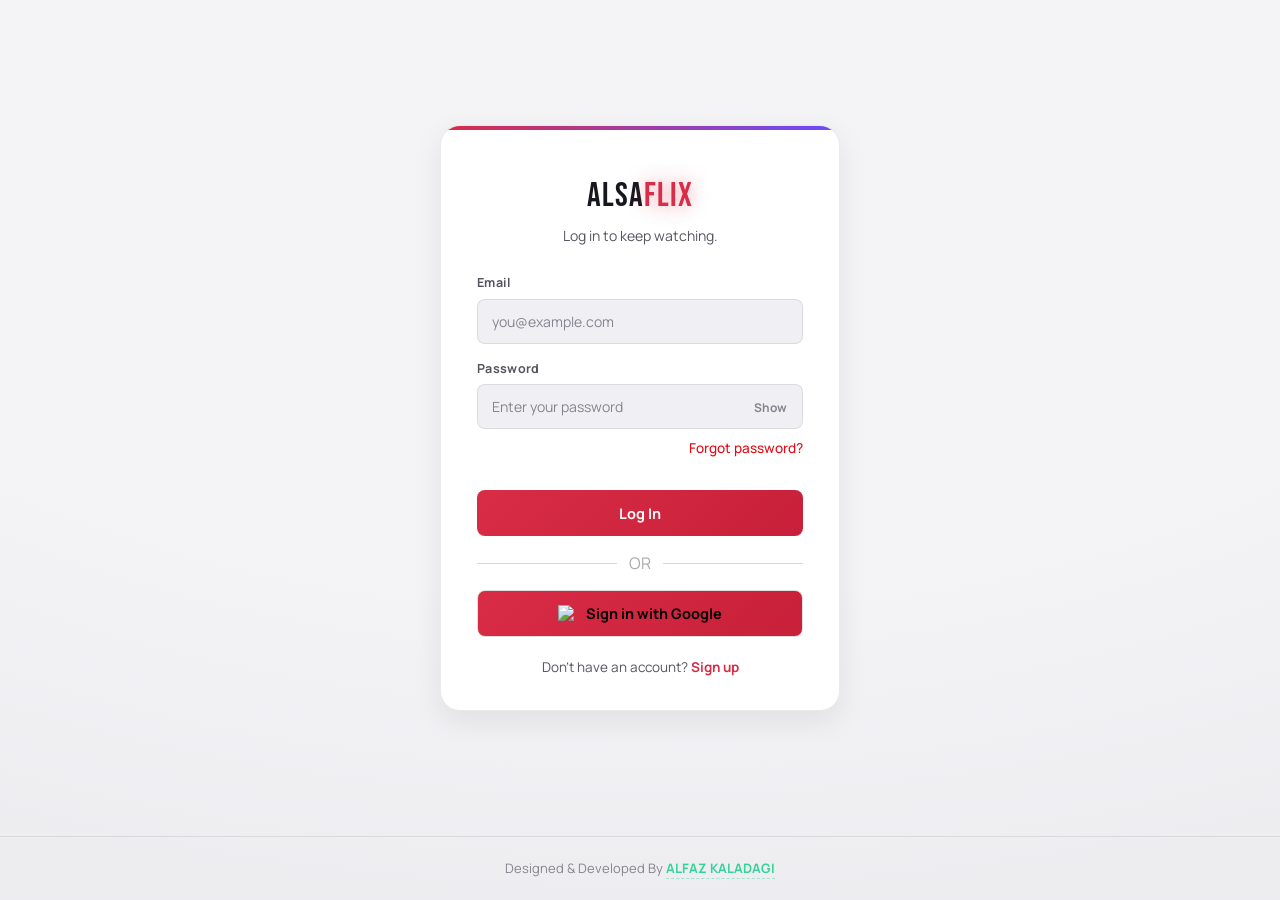
==== commit 408fad4a: "Update index.html" ====
--- a/index.html
+++ b/index.html
@@ -75,7 +75,8 @@
     </div>
   </main>
 
-  <footer class="footer">Made by Alfaz <span>❤️</span></footer>
+    <footer class="footer"> Designed & Developed By  <a href="https://alfaz81.vercel.app/" target="_blank" rel="noopener noreferrer" class="designer-link">ALFAZ KALADAGI</a> </footer>
+
 
   <script src="theme.js"></script>
   <script type="module" src="firebase.js"></script>
--- a/style.css
+++ b/style.css
@@ -1177,3 +1177,20 @@
   body::before { animation: none; }
   .reveal { opacity: 1; transform: none; }
 }
+
+/*=========================================================================*/
+.designer-link {
+  color: #34d399;
+  font-weight: 700;
+  text-decoration: none;
+  transition: all 0.2s ease;
+  border-bottom: 1px dashed rgba(52, 211, 153, 0.4);
+  padding-bottom: 1px;
+}
+
+.designer-link:hover {
+  color: #ffffff;
+  border-bottom-color: #34d399;
+  text-shadow: 0 0 8px rgba(52, 211, 153, 0.6);
+}
+
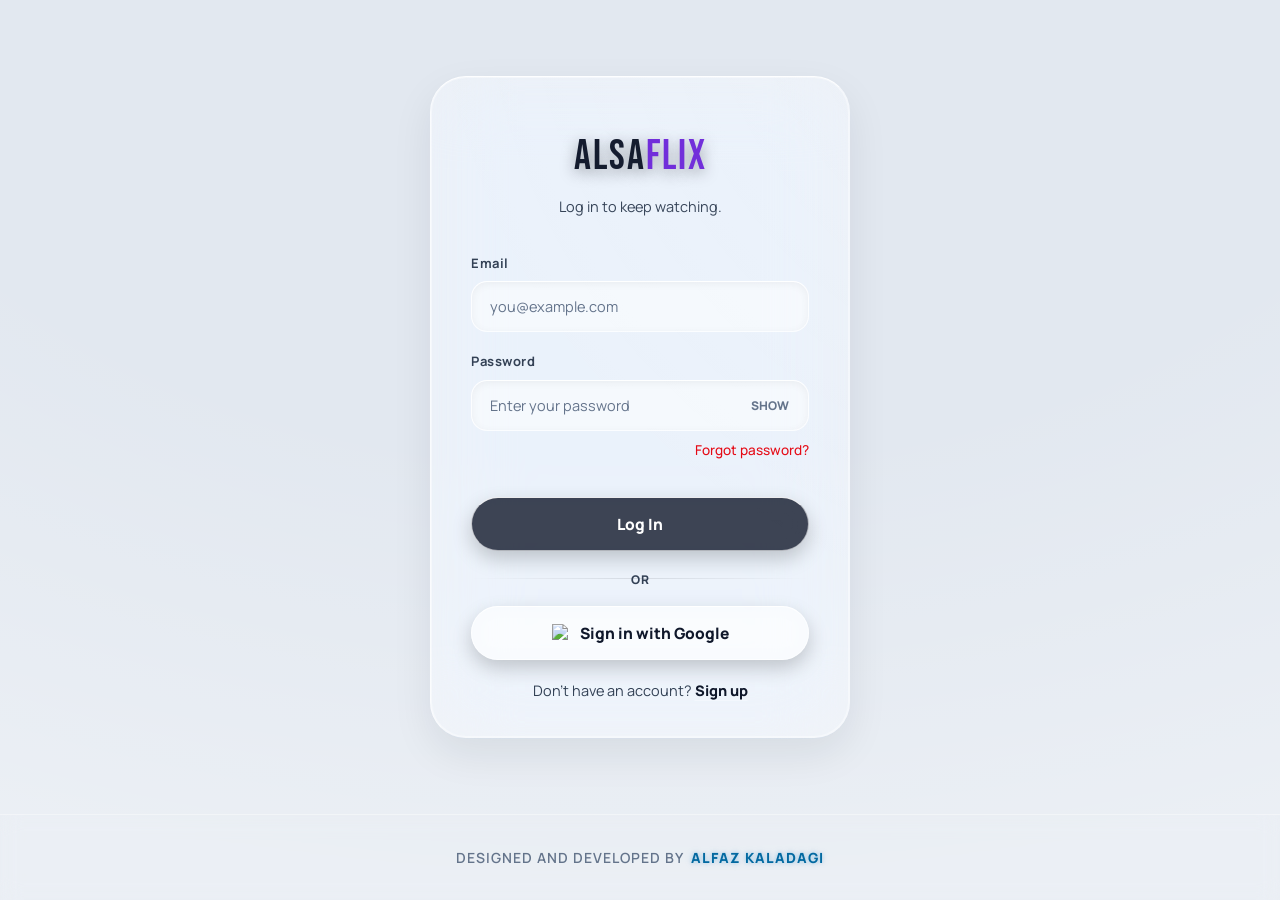
==== commit 2b7aa379: "Update index.html" ====
--- a/index.html
+++ b/index.html
@@ -8,14 +8,13 @@
     (function () {
       try {
         var t = localStorage.getItem('alsaflix-theme');
-        if (!t) t = window.matchMedia('(prefers-color-scheme: light)').matches ? 'light' : 'dark';
+        if (!t) t = 'light'; // Forced light mode default
         document.documentElement.setAttribute('data-theme', t);
       } catch (e) {}
     })();
   </script>
 <link rel="stylesheet" href="style.css">
 <link rel="icon" type="image/svg+xml" href="images/favicon.svg">
-  <!-- Replaced Google with Cloudflare Turnstile Script -->
   <script src="https://challenges.cloudflare.com/turnstile/v0/api.js" async defer></script>
 </head>
 <body>
@@ -45,13 +44,11 @@
           </div>
           <div class="field-error" id="login-password-error"></div>
           
-          <!-- Added Forgot Password Utility Link -->
           <div style="text-align: right; margin-top: 6px;">
             <a href="#" id="login-forgot-pass" style="color: #e50914; text-decoration: none; font-size: 0.85rem; font-weight: 500;">Forgot password?</a>
           </div>
         </div>
 
-        <!-- Added Cloudflare Turnstile Checkbox Element (Uses Free, Always-Pass Test Key) -->
         <div style="margin: 15px 0; display: flex; justify-content: center;">
           <div class="cf-turnstile" data-sitekey="0x4AAAAAAD4sAHJB3aWn51TF"></div>
         </div>
@@ -62,21 +59,18 @@
         </button>
       </form>
 
-      <!-- Added Google Sign-In Button Section -->
       <div class="divider" style="text-align: center; margin: 15px 0; color: #aaa;"><span>OR</span></div>
       
       <button type="button" id="google-login-btn" class="btn-primary" style="background-color: #ffffff; color: #000000; display: flex; align-items: center; justify-content: center; gap: 10px; border: 1px solid #ddd;">
         <img src="https://www.gstatic.com/firebasejs/ui/2.0.0/images/auth/google.svg" alt="Google logo" width="18" height="18">
         <span>Sign in with Google</span>
       </button>
-      <!-- End of Google Sign-In Button Section -->
 
       <p class="auth-switch" style="margin-top: 20px;">Don't have an account? <a href="signup.html">Sign up</a></p>
     </div>
   </main>
 
-    <footer class="footer"> Designed & Developed By  <a href="https://alfaz81.vercel.app/" target="_blank" rel="noopener noreferrer" class="designer-link">ALFAZ KALADAGI</a> </footer>
-
+  <footer class="footer">DESIGNED AND DEVELOPED BY <span>ALFAZ KALADAGI</span></footer>
 
   <script src="theme.js"></script>
   <script type="module" src="firebase.js"></script>
--- a/style.css
+++ b/style.css
@@ -1,41 +1,43 @@
 /* ============================================================
-   ALSAFLIX — CORE STYLESHEET  (v3)
-   Direction: "Marquee Night" — a private-screening OTT theme.
-   Crimson marquee light + violet curtain glow + amber bulb accent,
-   drifting aurora backdrop, film-sprocket detailing, spotlight-sweep
-   hovers on posters. Now with a light "Matinee" mode and
-   scroll-triggered reveal animation.
+   ALSAFLIX — CORE STYLESHEET  (v7)
+   Direction: "Ultra Glassmorphism" & Cool Blue Footer Glow
+   Heavy frosted glass, vibrant ambient background blooms, 
+   translucent panels, stark white glass-edge borders, and deep 
+   floating shadows. 
    Used by: index.html, signup.html, dashboard.html
    ============================================================ */
 
 @import url('https://fonts.googleapis.com/css2?family=Bebas+Neue&family=Manrope:wght@400;500;600;700;800&display=swap');
 
 :root {
-  /* ---- Color: "Marquee Night" (dark) palette ---- */
-  --bg:            #07070a;
-  --bg-alt:        #0c0c11;
-  --bg-elevated:   #141419;
-  --bg-card:       #17171e;
-  --bg-input:      #1a1a21;
-
-  --accent:        #e6394f;   /* marquee crimson   */
-  --accent-hover:  #ff4d64;
-  --accent-dim:    rgba(230, 57, 79, 0.14);
-  --accent-amber:  #f5a623;   /* bulb gold         */
-  --accent-violet: #7c5cff;   /* curtain violet     */
-
-  --text-primary:   #f6f6f8;
-  --text-secondary: #9d9da6;
-  --text-tertiary:  #6c6c76;
-
-  --border:       rgba(255, 255, 255, 0.07);
-  --border-light: rgba(255, 255, 255, 0.14);
-
-  --success: #33d489;
-  --error:   #ff5c6c;
-
-  --navbar-bg:  rgba(10, 10, 13, 0.72);
-  --scrim:      rgba(5, 5, 7, 0.72);
+  /* ---- Color: "Deep Space Glass" (dark) palette ---- */
+  --bg:            #0b0d14;   
+  --bg-alt:        #12151f;
+  
+  --bg-elevated:   rgba(255, 255, 255, 0.03); 
+  --bg-card:       rgba(255, 255, 255, 0.02);
+  --bg-input:      rgba(0, 0, 0, 0.2); 
+
+  --accent:        #ffffff;   
+  --accent-hover:  #e2e8f0;
+  --accent-dim:    rgba(255, 255, 255, 0.1);
+  --accent-amber:  #fcd34d;   
+  --accent-violet: #a78bfa;   
+
+  --text-primary:   #ffffff;
+  --text-secondary: #cbd5e1;
+  --text-tertiary:  #94a3b8;
+
+  --border:       rgba(255, 255, 255, 0.05);
+  --border-light: rgba(255, 255, 255, 0.15);
+  --border-glass-top: rgba(255, 255, 255, 0.2);
+  --border-glass-left: rgba(255, 255, 255, 0.15);
+
+  --success: #34d399;
+  --error:   #f87171;
+
+  --navbar-bg:  rgba(11, 13, 20, 0.4);
+  --scrim:      rgba(5, 7, 10, 0.6);
   --aurora-op:  1;
 
   /* ---- Type ---- */
@@ -43,11 +45,11 @@
   --font-body: 'Manrope', -apple-system, BlinkMacSystemFont, sans-serif;
 
   /* ---- Layout ---- */
-  --radius-sm: 8px;
-  --radius-md: 14px;
-  --radius-lg: 20px;
-  --shadow-card: 0 10px 30px rgba(0, 0, 0, 0.4);
-  --shadow-lift: 0 24px 50px rgba(0, 0, 0, 0.55), 0 0 0 1px var(--border-light);
+  --radius-sm: 16px;       
+  --radius-md: 24px;       
+  --radius-lg: 36px;       
+  --shadow-card: 0 16px 40px rgba(0, 0, 0, 0.5), inset 0 0 0 1px rgba(255,255,255,0.05);
+  --shadow-lift: 0 24px 60px rgba(0, 0, 0, 0.7), inset 0 0 0 1px rgba(255,255,255,0.1);
   --ease: cubic-bezier(0.22, 1, 0.36, 1);
 
   color-scheme: dark;
@@ -55,34 +57,37 @@
 
 /* ---- "Matinee" light theme — toggled via [data-theme="light"] on <html> ---- */
 [data-theme="light"] {
-  --bg:            #f4f4f7;
-  --bg-alt:        #ffffff;
-  --bg-elevated:   #ffffff;
-  --bg-card:       #ffffff;
-  --bg-input:      #f0eff4;
-
-  --accent:        #d92c46;
-  --accent-hover:  #c11f39;
-  --accent-dim:    rgba(217, 44, 70, 0.09);
-  --accent-amber:  #b5730a;
-  --accent-violet: #6a4bff;
-
-  --text-primary:   #17171e;
-  --text-secondary: #55555f;
-  --text-tertiary:  #85858f;
-
-  --border:       rgba(15, 15, 20, 0.09);
-  --border-light: rgba(15, 15, 20, 0.16);
-
-  --success: #1f9d63;
-  --error:   #d9364a;
-
-  --navbar-bg:  rgba(255, 255, 255, 0.75);
-  --scrim:      rgba(20, 20, 25, 0.55);
-  --aurora-op:  0.5;
-
-  --shadow-card: 0 10px 30px rgba(20, 20, 30, 0.08);
-  --shadow-lift: 0 24px 50px rgba(20, 20, 30, 0.12), 0 0 0 1px var(--border-light);
+  --bg:            #e2e8f0;
+  --bg-alt:        #f1f5f9;
+  
+  --bg-elevated:   rgba(255, 255, 255, 0.4);
+  --bg-card:       rgba(255, 255, 255, 0.3);
+  --bg-input:      rgba(255, 255, 255, 0.5);
+
+  --accent:        #0f172a;   
+  --accent-hover:  #1e293b;
+  --accent-dim:    rgba(15, 23, 42, 0.08);
+  --accent-amber:  #d97706;
+  --accent-violet: #6d28d9;
+
+  --text-primary:   #0f172a;
+  --text-secondary: #334155;
+  --text-tertiary:  #64748b;
+
+  --border:       rgba(255, 255, 255, 0.4);
+  --border-light: rgba(255, 255, 255, 0.6);
+  --border-glass-top: rgba(255, 255, 255, 0.9);
+  --border-glass-left: rgba(255, 255, 255, 0.7);
+
+  --success: #059669;
+  --error:   #dc2626;
+
+  --navbar-bg:  rgba(255, 255, 255, 0.3);
+  --scrim:      rgba(255, 255, 255, 0.4);
+  --aurora-op:  0.8;
+
+  --shadow-card: 0 16px 40px rgba(15, 23, 42, 0.08), inset 0 0 0 1px rgba(255,255,255,0.4);
+  --shadow-lift: 0 24px 60px rgba(15, 23, 42, 0.15), inset 0 0 0 1px rgba(255,255,255,0.6);
 
   color-scheme: light;
 }
@@ -111,28 +116,24 @@
 input, textarea { font-family: inherit; }
 img { display: block; max-width: 100%; }
 
-::selection { background: var(--accent); color: #fff; }
+::selection { background: var(--text-secondary); color: var(--bg); }
 
 :focus-visible {
   outline: 2px solid var(--accent);
   outline-offset: 3px;
 }
 
-/* Dark scrollbar to match the theme */
-::-webkit-scrollbar { width: 10px; height: 10px; }
-::-webkit-scrollbar-track { background: var(--bg); }
+::-webkit-scrollbar { width: 8px; height: 8px; }
+::-webkit-scrollbar-track { background: transparent; }
 ::-webkit-scrollbar-thumb {
-  background: var(--bg-elevated);
-  border: 2px solid var(--bg);
+  background: rgba(255, 255, 255, 0.2);
   border-radius: 20px;
 }
-::-webkit-scrollbar-thumb:hover { background: var(--border-light); }
+[data-theme="light"] ::-webkit-scrollbar-thumb { background: rgba(0, 0, 0, 0.2); }
+::-webkit-scrollbar-thumb:hover { background: rgba(255, 255, 255, 0.4); }
 
 /* ============================================================
-   AURORA BACKDROP — signature ambient motion
-   Three soft, drifting light blobs (crimson / violet / amber)
-   behind every page, like stage lights bleeding through a curtain.
-   Fades to a much quieter wash in light mode.
+   AURORA BACKDROP
    ============================================================ */
 .backdrop {
   position: fixed;
@@ -144,50 +145,59 @@
 body::before {
   content: '';
   position: fixed;
-  inset: -10%;
+  inset: -20%;
   z-index: -2;
   pointer-events: none;
   opacity: var(--aurora-op);
   background:
-    radial-gradient(38% 32% at 18% 12%, rgba(230, 57, 79, 0.22), transparent 60%),
-    radial-gradient(34% 30% at 82% 20%, rgba(124, 92, 255, 0.16), transparent 60%),
-    radial-gradient(40% 34% at 50% 100%, rgba(245, 166, 35, 0.10), transparent 60%),
+    radial-gradient(circle at 15% 20%, rgba(99, 102, 241, 0.35), transparent 45%),   
+    radial-gradient(circle at 85% 30%, rgba(236, 72, 153, 0.25), transparent 50%),   
+    radial-gradient(circle at 50% 85%, rgba(20, 184, 166, 0.3), transparent 55%),    
+    radial-gradient(circle at 80% 80%, rgba(139, 92, 246, 0.25), transparent 45%),   
     var(--bg);
-  background-size: 180% 180%, 180% 180%, 200% 200%, 100% 100%;
-  animation: auroraDrift 22s ease-in-out infinite alternate;
-  filter: blur(40px);
+  background-size: 100% 100%;
+  animation: auroraDrift 28s ease-in-out infinite alternate;
+  filter: blur(80px);
   transition: opacity 0.4s var(--ease), background 0.4s var(--ease);
 }
 
 body::after {
-  /* faint vignette + grain-like edge darkening on top of the aurora */
   content: '';
   position: fixed;
   inset: 0;
   z-index: -1;
   pointer-events: none;
-  background: radial-gradient(120% 100% at 50% 0%, transparent 55%, rgba(0, 0, 0, 0.55) 100%);
+  background: radial-gradient(120% 100% at 50% 0%, transparent 40%, rgba(0, 0, 0, 0.6) 100%);
   opacity: var(--aurora-op);
   transition: opacity 0.4s var(--ease);
 }
 
+[data-theme="light"] body::before {
+  background:
+    radial-gradient(circle at 15% 20%, rgba(99, 102, 241, 0.4), transparent 45%),
+    radial-gradient(circle at 85% 30%, rgba(244, 114, 182, 0.4), transparent 50%),
+    radial-gradient(circle at 50% 85%, rgba(45, 212, 191, 0.4), transparent 55%),
+    var(--bg);
+}
+
 [data-theme="light"] body::after {
-  background: radial-gradient(120% 100% at 50% 0%, transparent 65%, rgba(20, 20, 30, 0.06) 100%);
+  background: radial-gradient(120% 100% at 50% 0%, transparent 50%, rgba(255, 255, 255, 0.4) 100%);
 }
 
 @keyframes auroraDrift {
-  0%   { background-position: 0% 0%, 100% 0%, 50% 100%, 0 0; }
-  50%  { background-position: 20% 15%, 75% 25%, 40% 85%, 0 0; }
-  100% { background-position: 5% 20%, 90% 5%, 60% 100%, 0 0; }
+  0%   { transform: scale(1) translate(0, 0); }
+  33%  { transform: scale(1.05) translate(3%, 4%); }
+  66%  { transform: scale(0.95) translate(-3%, -2%); }
+  100% { transform: scale(1.02) translate(-2%, 5%); }
 }
 
 /* ============================================================
-   SCROLL-FADE REVEAL — applied via theme.js (IntersectionObserver)
+   SCROLL-FADE REVEAL
    ============================================================ */
 .reveal {
   opacity: 0;
-  transform: translateY(28px);
-  transition: opacity 0.7s var(--ease), transform 0.7s var(--ease);
+  transform: translateY(30px);
+  transition: opacity 0.8s var(--ease), transform 0.8s var(--ease);
   will-change: opacity, transform;
 }
 
@@ -196,13 +206,12 @@
   transform: translateY(0);
 }
 
-/* stagger children a touch so grids feel alive, not mechanical */
 .movie-grid .reveal:nth-child(3n+1) { transition-delay: 0s; }
-.movie-grid .reveal:nth-child(3n+2) { transition-delay: 0.05s; }
-.movie-grid .reveal:nth-child(3n+3) { transition-delay: 0.1s; }
+.movie-grid .reveal:nth-child(3n+2) { transition-delay: 0.08s; }
+.movie-grid .reveal:nth-child(3n+3) { transition-delay: 0.16s; }
 
 /* ============================================================
-   NAVBAR (dashboard) — glass chrome with a film-sprocket seam
+   NAVBAR (dashboard) 
    ============================================================ */
 .navbar {
   position: sticky;
@@ -214,39 +223,30 @@
   gap: 24px;
   padding: 16px 40px;
   background: var(--navbar-bg);
-  backdrop-filter: blur(16px) saturate(140%);
-  -webkit-backdrop-filter: blur(16px) saturate(140%);
+  backdrop-filter: blur(32px) saturate(200%);
+  -webkit-backdrop-filter: blur(32px) saturate(200%);
   border-bottom: 1px solid var(--border);
+  box-shadow: 0 4px 30px rgba(0, 0, 0, 0.1);
   transition: background-color 0.4s var(--ease), border-color 0.4s var(--ease);
-}
-
-.navbar::after {
-  /* sprocket-hole seam — the signature film-strip detail */
-  content: '';
-  position: absolute;
-  left: 0; right: 0; bottom: -1px;
-  height: 3px;
-  background-image: radial-gradient(circle, rgba(230, 57, 79, 0.55) 1.4px, transparent 1.6px);
-  background-size: 14px 3px;
-  background-repeat: repeat-x;
-  opacity: 0.55;
 }
 
 .logo {
   font-family: var(--font-display);
   font-size: 28px;
-  letter-spacing: 1px;
+  letter-spacing: 2px;
   color: var(--text-primary);
   display: flex;
   align-items: center;
   gap: 6px;
   white-space: nowrap;
+  text-shadow: 0 2px 10px rgba(0,0,0,0.3);
 }
 
 .logo span {
-  color: var(--accent);
-  text-shadow: 0 0 18px rgba(230, 57, 79, 0.55);
-}
+  color: rgba(255, 255, 255, 0.6);
+  font-weight: 400;
+}
+[data-theme="light"] .logo span { color: var(--accent-violet); }
 
 .navbar-search {
   flex: 1;
@@ -256,25 +256,37 @@
 
 .navbar-search input {
   width: 100%;
-  padding: 10px 16px 10px 40px;
+  padding: 12px 20px 12px 44px;
   background: var(--bg-input);
-  border: 1px solid var(--border);
-  border-radius: 999px;
+  border: 1px solid var(--border-light);
+  border-top: 1px solid var(--border-glass-top);
+  border-left: 1px solid var(--border-glass-left);
+  border-radius: 999px; 
   color: var(--text-primary);
   font-size: 14px;
-  transition: border-color 0.25s var(--ease), background 0.25s var(--ease), box-shadow 0.25s var(--ease);
+  backdrop-filter: blur(12px);
+  -webkit-backdrop-filter: blur(12px);
+  box-shadow: inset 0 2px 6px rgba(0,0,0,0.2);
+  transition: all 0.3s var(--ease);
+}
+
+[data-theme="light"] .navbar-search input {
+  box-shadow: inset 0 2px 6px rgba(0,0,0,0.05);
 }
 
 .navbar-search input::placeholder { color: var(--text-tertiary); }
 
 .navbar-search input:focus {
   border-color: var(--accent);
-  box-shadow: 0 0 0 4px var(--accent-dim);
-}
+  background: rgba(255, 255, 255, 0.1);
+  box-shadow: 0 0 0 4px var(--accent-dim), inset 0 1px 3px rgba(0,0,0,0.1);
+  outline: none;
+}
+[data-theme="light"] .navbar-search input:focus { background: #fff; }
 
 .navbar-search svg {
   position: absolute;
-  left: 14px;
+  left: 18px;
   top: 50%;
   transform: translateY(-50%);
   width: 16px;
@@ -283,28 +295,33 @@
   transition: stroke 0.2s var(--ease);
 }
 
-.navbar-search input:focus ~ svg { stroke: var(--accent); }
+.navbar-search input:focus ~ svg { stroke: var(--text-primary); }
 
 .btn-suggest {
-  padding: 9px 18px;
-  background: linear-gradient(135deg, rgba(230, 57, 79, 0.16), rgba(124, 92, 255, 0.12));
+  padding: 10px 22px;
+  background: rgba(255, 255, 255, 0.05);
   border: 1px solid var(--border-light);
+  border-top: 1px solid var(--border-glass-top);
+  border-left: 1px solid var(--border-glass-left);
   border-radius: 999px;
   color: var(--text-primary);
   font-size: 13px;
   font-weight: 700;
   white-space: nowrap;
-  min-height: 38px;
-  transition: transform 0.2s var(--ease), border-color 0.2s var(--ease), box-shadow 0.2s var(--ease);
+  min-height: 40px;
+  backdrop-filter: blur(16px);
+  -webkit-backdrop-filter: blur(16px);
+  box-shadow: 0 4px 15px rgba(0,0,0,0.1);
+  transition: all 0.3s var(--ease);
 }
 
 .btn-suggest:hover {
-  transform: translateY(-2px);
-  border-color: var(--accent);
-  box-shadow: 0 8px 20px rgba(230, 57, 79, 0.25);
-}
-
-.btn-suggest:active { transform: translateY(0) scale(0.97); }
+  transform: translateY(-3px);
+  background: rgba(255, 255, 255, 0.15);
+  box-shadow: 0 10px 25px rgba(0, 0, 0, 0.25), inset 0 0 0 1px rgba(255,255,255,0.2);
+}
+
+.btn-suggest:active { transform: translateY(0) scale(0.95); }
 
 .navbar-right {
   display: flex;
@@ -312,37 +329,29 @@
   gap: 16px;
 }
 
-.navbar-user {
-  font-size: 14px;
-  color: var(--text-secondary);
-  white-space: nowrap;
-}
-
-.navbar-user strong { color: var(--text-primary); font-weight: 700; }
-
 .btn-logout {
-  padding: 9px 18px;
+  padding: 10px 22px;
   background: transparent;
-  border: 1px solid var(--border-light);
-  border-radius: var(--radius-sm);
+  border: 1px solid var(--border);
+  border-radius: 999px;
   color: var(--text-secondary);
   font-size: 13px;
   font-weight: 700;
-  min-height: 38px;
-  transition: all 0.2s var(--ease);
+  min-height: 40px;
+  transition: all 0.3s var(--ease);
   white-space: nowrap;
 }
 
 .btn-logout:hover {
-  border-color: var(--accent);
+  border-color: var(--text-primary);
   color: var(--text-primary);
-  background: var(--accent-dim);
-  transform: translateY(-1px);
+  background: rgba(255, 255, 255, 0.05);
+  transform: translateY(-2px);
 }
 
 #theme-toggle {
-  width: 38px;
-  height: 38px;
+  width: 42px;
+  height: 42px;
   flex-shrink: 0;
   display: flex;
   align-items: center;
@@ -350,20 +359,24 @@
   font-size: 16px;
   border-radius: 50%;
   border: 1px solid var(--border-light);
-  background: var(--bg-input);
-  transition: transform 0.35s var(--ease), border-color 0.2s var(--ease), box-shadow 0.2s var(--ease), background-color 0.3s var(--ease);
+  border-top: 1px solid var(--border-glass-top);
+  border-left: 1px solid var(--border-glass-left);
+  background: rgba(255, 255, 255, 0.05);
+  backdrop-filter: blur(12px);
+  -webkit-backdrop-filter: blur(12px);
+  transition: all 0.35s var(--ease);
 }
 
 #theme-toggle:hover {
-  transform: rotate(-18deg) scale(1.08);
-  border-color: var(--accent-amber);
-  box-shadow: 0 0 16px rgba(245, 166, 35, 0.35);
+  transform: rotate(-18deg) scale(1.1);
+  background: rgba(255, 255, 255, 0.15);
+  box-shadow: 0 8px 20px rgba(0, 0, 0, 0.2);
 }
 
 #theme-toggle:active { transform: scale(0.92); }
 
 /* ============================================================
-   AUTH PAGES (login / signup)
+   AUTH PAGES 
    ============================================================ */
 .auth-shell {
   flex: 1;
@@ -377,82 +390,91 @@
 .auth-card {
   position: relative;
   width: 100%;
-  max-width: 400px;
-  background: linear-gradient(180deg, var(--bg-card), var(--bg-elevated));
+  max-width: 420px;
+  background: var(--bg-elevated);
   border: 1px solid var(--border);
+  border-top: 1px solid var(--border-glass-top);
+  border-left: 1px solid var(--border-glass-left);
   border-radius: var(--radius-lg);
-  padding: 44px 36px 32px;
+  padding: 48px 40px 36px;
   box-shadow: var(--shadow-card);
-  backdrop-filter: blur(10px);
-  animation: rise 0.6s var(--ease) both;
+  backdrop-filter: blur(40px) saturate(200%);
+  -webkit-backdrop-filter: blur(40px) saturate(200%);
+  animation: rise 0.8s cubic-bezier(0.16, 1, 0.3, 1) both;
   overflow: hidden;
   transition: background-color 0.4s var(--ease), border-color 0.4s var(--ease), box-shadow 0.4s var(--ease);
 }
 
 .auth-card::before {
-  /* sprocket-hole strip along the top edge, echoing the navbar seam */
   content: '';
   position: absolute;
-  top: 0; left: 0; right: 0;
-  height: 4px;
-  background: linear-gradient(90deg, var(--accent), var(--accent-violet), var(--accent-amber));
-  background-size: 200% 100%;
-  animation: marqueeShift 6s linear infinite;
-}
-
-@keyframes marqueeShift {
-  0% { background-position: 0% 0%; }
-  100% { background-position: 200% 0%; }
+  top: -50%; left: -50%;
+  width: 200%; height: 200%;
+  background: radial-gradient(circle at 50% 0%, rgba(255,255,255,0.1), transparent 50%);
+  transform: rotate(45deg);
+  pointer-events: none;
 }
 
 @keyframes rise {
-  from { opacity: 0; transform: translateY(16px); }
-  to { opacity: 1; transform: translateY(0); }
+  from { opacity: 0; transform: translateY(40px) scale(0.95); }
+  to { opacity: 1; transform: translateY(0) scale(1); }
 }
 
 .auth-logo {
   font-family: var(--font-display);
-  font-size: 34px;
+  font-size: 42px;
   text-align: center;
-  letter-spacing: 1px;
-  margin-bottom: 4px;
+  letter-spacing: 2px;
+  margin-bottom: 8px;
+  text-shadow: 0 4px 15px rgba(0,0,0,0.4);
 }
 
 .auth-logo span {
-  color: var(--accent);
-  text-shadow: 0 0 18px rgba(230, 57, 79, 0.5);
-}
+  color: rgba(255, 255, 255, 0.5);
+  font-weight: 400;
+}
+[data-theme="light"] .auth-logo span { color: var(--accent-violet); }
 
 .auth-subtitle {
   text-align: center;
   color: var(--text-secondary);
-  font-size: 14px;
-  margin-bottom: 28px;
-}
-
-.field { margin-bottom: 16px; }
+  font-size: 14.5px;
+  margin-bottom: 36px;
+}
+
+.field { margin-bottom: 20px; }
 
 .field label {
   display: block;
-  font-size: 12.5px;
+  font-size: 13px;
   font-weight: 700;
   color: var(--text-secondary);
-  margin-bottom: 6px;
-  letter-spacing: 0.3px;
-}
+  margin-bottom: 8px;
+  letter-spacing: 0.5px;
+  text-shadow: 0 1px 2px rgba(0,0,0,0.2);
+}
+[data-theme="light"] .field label { text-shadow: none; }
 
 .field-input-wrap { position: relative; }
 
 .field input,
 .field-input-wrap textarea {
   width: 100%;
-  padding: 12px 14px;
+  padding: 15px 18px;
   background: var(--bg-input);
-  border: 1px solid var(--border);
+  border: 1px solid var(--border-light);
+  border-top: 1px solid var(--border-glass-top);
+  border-left: 1px solid var(--border-glass-left);
   border-radius: var(--radius-sm);
   color: var(--text-primary);
-  font-size: 14px;
-  transition: border-color 0.2s var(--ease), box-shadow 0.2s var(--ease), background 0.2s var(--ease);
+  font-size: 14.5px;
+  box-shadow: inset 0 2px 8px rgba(0,0,0,0.15);
+  transition: all 0.3s var(--ease);
+}
+
+[data-theme="light"] .field input,
+[data-theme="light"] .field-input-wrap textarea {
+  box-shadow: inset 0 2px 8px rgba(0,0,0,0.05);
 }
 
 .field input::placeholder,
@@ -461,120 +483,153 @@
 .field input:focus,
 .field-input-wrap textarea:focus {
   border-color: var(--accent);
-  box-shadow: 0 0 0 3px var(--accent-dim);
-}
-
-.field input.error { border-color: var(--error); }
+  background: rgba(255, 255, 255, 0.08);
+  box-shadow: 0 0 0 4px var(--accent-dim), inset 0 1px 3px rgba(0,0,0,0.1);
+  outline: none;
+}
+[data-theme="light"] .field input:focus { background: rgba(255, 255, 255, 0.8); }
+
+.field input.error { border-color: var(--error); box-shadow: 0 0 0 4px rgba(248, 113, 113, 0.2); }
 
 .toggle-pass {
   position: absolute;
-  right: 12px;
+  right: 16px;
   top: 50%;
   transform: translateY(-50%);
   background: none;
   color: var(--text-tertiary);
   font-size: 12px;
-  font-weight: 700;
+  font-weight: 800;
+  text-transform: uppercase;
   padding: 8px 4px;
   transition: color 0.2s var(--ease);
 }
 
-.toggle-pass:hover { color: var(--accent); }
+.toggle-pass:hover { color: var(--text-primary); }
 
 .field-hint {
-  font-size: 12px;
+  font-size: 12.5px;
   color: var(--text-tertiary);
   margin-top: 6px;
 }
 
 .field-error {
-  font-size: 12.5px;
+  font-size: 13px;
   color: var(--error);
-  margin-top: 6px;
+  margin-top: 8px;
+  font-weight: 500;
   display: none;
 }
 
 .field-error.show { display: block; animation: rise 0.25s var(--ease) both; }
 
 #login-forgot-pass { transition: color 0.2s var(--ease); }
-#login-forgot-pass:hover { color: var(--accent-hover) !important; }
+#login-forgot-pass:hover { color: var(--text-primary) !important; }
 
 /* ---- Buttons ---- */
 .btn-primary {
   position: relative;
   width: 100%;
-  padding: 13px;
-  background: linear-gradient(135deg, var(--accent), #c8203a);
+  padding: 15px;
+  background: rgba(255, 255, 255, 0.1);
+  color: var(--text-primary);
+  border: 1px solid var(--border-light);
+  border-top: 1px solid var(--border-glass-top);
+  border-left: 1px solid var(--border-glass-left);
+  border-radius: 999px; 
+  font-size: 15.5px;
+  font-weight: 800;
+  margin-top: 16px;
+  min-height: 52px;
+  overflow: hidden;
+  display: flex;
+  align-items: center;
+  justify-content: center;
+  gap: 10px;
+  backdrop-filter: blur(12px);
+  -webkit-backdrop-filter: blur(12px);
+  box-shadow: 0 8px 20px rgba(0, 0, 0, 0.2);
+  transition: all 0.3s var(--ease);
+}
+
+[data-theme="light"] .btn-primary {
+  background: rgba(15, 23, 42, 0.8);
   color: #fff;
-  border-radius: var(--radius-sm);
-  font-size: 14.5px;
-  font-weight: 700;
-  margin-top: 8px;
-  min-height: 46px;
-  overflow: hidden;
-  display: flex;
-  align-items: center;
-  justify-content: center;
-  gap: 8px;
-  transition: transform 0.15s var(--ease), box-shadow 0.25s var(--ease), background 0.25s var(--ease);
 }
 
 .btn-primary::before {
-  /* light sweep on hover */
   content: '';
   position: absolute;
-  top: 0; left: -60%;
-  width: 40%; height: 100%;
-  background: linear-gradient(115deg, transparent, rgba(255, 255, 255, 0.35), transparent);
+  top: 0; left: -100%;
+  width: 50%; height: 100%;
+  background: linear-gradient(115deg, transparent, rgba(255, 255, 255, 0.3), transparent);
   transform: skewX(-20deg);
-  transition: left 0.6s var(--ease);
+  transition: left 0.7s var(--ease);
 }
 
 .btn-primary:hover {
-  background: linear-gradient(135deg, var(--accent-hover), var(--accent));
-  box-shadow: 0 10px 28px rgba(230, 57, 79, 0.35);
-}
-
-.btn-primary:hover::before { left: 130%; }
-
-.btn-primary:active { transform: scale(0.98); }
-.btn-primary:disabled { opacity: 0.6; cursor: not-allowed; }
-.btn-primary:disabled:hover { box-shadow: none; }
+  background: rgba(255, 255, 255, 0.2);
+  box-shadow: 0 12px 30px rgba(0, 0, 0, 0.3), inset 0 0 0 1px rgba(255,255,255,0.3);
+  transform: translateY(-2px);
+}
+
+[data-theme="light"] .btn-primary:hover {
+  background: rgba(15, 23, 42, 1);
+  box-shadow: 0 12px 30px rgba(15, 23, 42, 0.3);
+}
+
+.btn-primary:hover::before { left: 200%; }
+
+.btn-primary:active { transform: translateY(0) scale(0.97); box-shadow: 0 4px 10px rgba(0, 0, 0, 0.2); }
+.btn-primary:disabled { opacity: 0.5; cursor: not-allowed; }
+.btn-primary:disabled:hover { box-shadow: none; transform: none; }
 
 .spinner {
-  width: 16px;
-  height: 16px;
-  border: 2px solid rgba(255, 255, 255, 0.35);
+  width: 18px;
+  height: 18px;
+  border: 2.5px solid rgba(255, 255, 255, 0.2);
   border-top-color: #fff;
   border-radius: 50%;
   animation: spin 0.7s linear infinite;
   display: none;
 }
-
 .spinner.show { display: inline-block; }
-
 @keyframes spin { to { transform: rotate(360deg); } }
 
 #google-login-btn {
-  min-height: 46px;
-  transition: transform 0.2s var(--ease), box-shadow 0.25s var(--ease), background 0.2s var(--ease) !important;
-}
-
-#google-login-btn::before { display: none; }
+  background: rgba(0, 0, 0, 0.2) !important;
+  color: var(--text-primary) !important;
+  border: 1px solid var(--border-light) !important;
+  border-top: 1px solid var(--border-glass-top) !important;
+  border-left: 1px solid var(--border-glass-left) !important;
+  backdrop-filter: blur(12px);
+  -webkit-backdrop-filter: blur(12px);
+}
+[data-theme="light"] #google-login-btn {
+  background: rgba(255, 255, 255, 0.5) !important;
+  color: #0f172a !important;
+}
 
 #google-login-btn:hover {
-  transform: translateY(-2px);
-  box-shadow: 0 10px 24px rgba(0, 0, 0, 0.35);
-  background-color: #f5f5f5 !important;
-}
-
-.divider { position: relative; }
+  background: rgba(255, 255, 255, 0.1) !important;
+  box-shadow: 0 10px 25px rgba(0, 0, 0, 0.2) !important;
+}
+[data-theme="light"] #google-login-btn:hover {
+  background: rgba(255, 255, 255, 0.8) !important;
+}
+
+.divider { position: relative; margin: 24px 0; }
 
 .divider span {
   position: relative;
   z-index: 1;
-  padding: 0 12px;
-  background: var(--bg-elevated);
+  padding: 0 16px;
+  background: transparent;
+  color: var(--text-secondary);
+  font-size: 12px;
+  font-weight: 800;
+  text-transform: uppercase;
+  letter-spacing: 1px;
 }
 
 .divider::before {
@@ -582,133 +637,179 @@
   position: absolute;
   left: 0; right: 0; top: 50%;
   height: 1px;
-  background: var(--border-light);
+  background: linear-gradient(90deg, transparent, rgba(255,255,255,0.2), transparent);
   z-index: 0;
 }
 
+[data-theme="light"] .divider::before {
+  background: linear-gradient(90deg, transparent, rgba(0,0,0,0.1), transparent);
+}
+
 .form-banner {
-  padding: 11px 14px;
+  padding: 14px 18px;
   border-radius: var(--radius-sm);
-  font-size: 13px;
-  margin-bottom: 16px;
+  font-size: 14px;
+  font-weight: 500;
+  margin-bottom: 24px;
+  backdrop-filter: blur(10px);
   display: none;
 }
 
 .form-banner.show { display: block; animation: rise 0.3s var(--ease) both; }
 
 .form-banner.error {
-  background: rgba(255, 92, 108, 0.1);
-  border: 1px solid rgba(255, 92, 108, 0.3);
-  color: var(--error);
-}
+  background: rgba(248, 113, 113, 0.15);
+  border: 1px solid rgba(248, 113, 113, 0.3);
+  color: #fca5a5;
+}
+[data-theme="light"] .form-banner.error { color: var(--error); }
 
 .form-banner.success {
-  background: rgba(51, 212, 137, 0.1);
-  border: 1px solid rgba(51, 212, 137, 0.3);
-  color: var(--success);
-}
+  background: rgba(52, 211, 153, 0.15);
+  border: 1px solid rgba(52, 211, 153, 0.3);
+  color: #6ee7b7;
+}
+[data-theme="light"] .form-banner.success { color: var(--success); }
 
 .auth-switch {
   text-align: center;
-  margin-top: 22px;
-  font-size: 13.5px;
+  margin-top: 32px;
+  font-size: 14.5px;
   color: var(--text-secondary);
 }
 
-.auth-switch a { color: var(--accent); font-weight: 700; transition: color 0.2s var(--ease); }
-.auth-switch a:hover { color: var(--accent-hover); }
+.auth-switch a { 
+  color: var(--text-primary); 
+  font-weight: 800; 
+  text-decoration: underline;
+  text-decoration-color: rgba(255,255,255,0.3);
+  text-underline-offset: 4px;
+  transition: all 0.2s var(--ease); 
+}
+.auth-switch a:hover { 
+  text-decoration-color: var(--text-primary);
+  text-shadow: 0 0 10px rgba(255,255,255,0.5);
+}
+[data-theme="light"] .auth-switch a:hover { text-shadow: none; text-decoration-color: var(--accent); }
 
 /* ============================================================
-   DASHBOARD
+   DASHBOARD 
    ============================================================ */
 .dashboard-main {
   flex: 1;
-  padding: 32px 40px 60px;
+  padding: 48px 40px 80px;
   max-width: 1400px;
   width: 100%;
   margin: 0 auto;
 }
 
-.welcome-block { margin-bottom: 28px; }
+.welcome-block { margin-bottom: 40px; }
 
 .welcome-eyebrow {
-  font-size: 12.5px;
-  font-weight: 700;
+  font-size: 13.5px;
+  font-weight: 800;
   color: var(--text-tertiary);
   text-transform: uppercase;
-  letter-spacing: 1.5px;
-  margin-bottom: 6px;
+  letter-spacing: 3px;
+  margin-bottom: 10px;
 }
 
 .welcome-title {
   font-family: var(--font-display);
-  font-size: clamp(26px, 5vw, 38px);
-  letter-spacing: 0.5px;
+  font-size: clamp(36px, 6vw, 56px);
+  letter-spacing: 1.5px;
   position: relative;
   display: inline-block;
-}
+  font-weight: 500;
+  text-shadow: 0 4px 20px rgba(0,0,0,0.5);
+}
+[data-theme="light"] .welcome-title { text-shadow: none; }
 
 .welcome-title span {
-  color: var(--accent-amber);
-  text-shadow: 0 0 20px rgba(245, 166, 35, 0.4);
+  background: linear-gradient(90deg, #a78bfa, #fcd34d);
+  -webkit-background-clip: text;
+  -webkit-text-fill-color: transparent;
+  font-weight: 700;
 }
 
 .results-meta {
-  font-size: 13px;
+  font-size: 14.5px;
   color: var(--text-tertiary);
-  margin: 4px 0 20px;
+  margin: 4px 0 32px;
+  font-weight: 500;
 }
 
 .movie-grid {
   display: grid;
-  grid-template-columns: repeat(auto-fill, minmax(190px, 1fr));
-  gap: 22px;
+  grid-template-columns: repeat(auto-fill, minmax(220px, 1fr));
+  gap: 32px;
 }
 
 .movie-card {
   position: relative;
   background: var(--bg-card);
   border: 1px solid var(--border);
+  border-top: 1px solid var(--border-glass-top);
+  border-left: 1px solid var(--border-glass-left);
   border-radius: var(--radius-md);
+  padding: 10px; 
   overflow: hidden;
-  transition: transform 0.35s var(--ease), box-shadow 0.35s var(--ease), border-color 0.35s var(--ease),
-    background-color 0.4s var(--ease), opacity 0.7s var(--ease);
-}
-
-.movie-card::after {
-  /* spotlight sweep that glides across the card on hover */
+  backdrop-filter: blur(24px);
+  -webkit-backdrop-filter: blur(24px);
+  box-shadow: 0 8px 32px rgba(0, 0, 0, 0.3);
+  transition: transform 0.5s var(--ease), box-shadow 0.5s var(--ease), background-color 0.5s var(--ease), opacity 0.8s var(--ease);
+}
+
+.movie-card::before {
   content: '';
   position: absolute;
   inset: 0;
-  background: linear-gradient(115deg, transparent 40%, rgba(255, 255, 255, 0.12) 50%, transparent 60%);
-  transform: translateX(-120%);
-  transition: transform 0.7s var(--ease);
+  border-radius: inherit;
+  background: radial-gradient(800px circle at var(--mouse-x, 50%) var(--mouse-y, 50%), rgba(255,255,255,0.06), transparent 40%);
+  z-index: 1;
+  opacity: 0;
+  transition: opacity 0.5s var(--ease);
+  pointer-events: none;
+}
+
+.movie-card::after {
+  content: '';
+  position: absolute;
+  inset: 0;
+  background: linear-gradient(115deg, transparent 40%, rgba(255, 255, 255, 0.1) 50%, transparent 60%);
+  transform: translateX(-150%);
+  transition: transform 0.8s var(--ease);
   pointer-events: none;
   z-index: 2;
+  border-radius: inherit;
 }
 
 .movie-card:hover {
-  transform: translateY(-8px) scale(1.025);
-  box-shadow: var(--shadow-lift), 0 0 30px rgba(230, 57, 79, 0.15);
-  border-color: var(--border-light);
-}
-
-.movie-card:hover::after { transform: translateX(120%); }
+  transform: translateY(-12px) scale(1.03);
+  box-shadow: var(--shadow-lift);
+  background: var(--bg-elevated);
+}
+
+.movie-card:hover::before { opacity: 1; }
+.movie-card:hover::after { transform: translateX(150%); }
 
 .movie-poster-wrap {
   position: relative;
   aspect-ratio: 2 / 3;
   overflow: hidden;
-  background: var(--bg-input);
+  border-radius: 16px; 
+  background: rgba(0, 0, 0, 0.3);
+  box-shadow: inset 0 2px 10px rgba(0,0,0,0.5);
 }
 
 .movie-poster-wrap::after {
   content: '';
   position: absolute;
   inset: 0;
-  background: linear-gradient(180deg, transparent 55%, rgba(0, 0, 0, 0.55) 100%);
+  background: linear-gradient(180deg, transparent 40%, rgba(0, 0, 0, 0.8) 100%);
   opacity: 0;
-  transition: opacity 0.35s var(--ease);
+  transition: opacity 0.5s var(--ease);
+  z-index: 2;
 }
 
 .movie-card:hover .movie-poster-wrap::after { opacity: 1; }
@@ -717,92 +818,119 @@
   width: 100%;
   height: 100%;
   object-fit: cover;
-  transition: transform 0.5s var(--ease);
+  transition: transform 0.7s cubic-bezier(0.2, 0.8, 0.2, 1);
 }
 
 .movie-card:hover .movie-poster-wrap img { transform: scale(1.1); }
 
-.movie-body { padding: 14px 14px 16px; }
+.movie-body { 
+  position: relative;
+  padding: 20px 10px 10px; 
+  text-align: center; 
+  z-index: 3;
+}
 
 .movie-title {
-  font-size: 14.5px;
-  font-weight: 700;
-  margin-bottom: 12px;
+  font-size: 15.5px;
+  font-weight: 800;
+  margin-bottom: 18px;
   overflow: hidden;
   text-overflow: ellipsis;
   white-space: nowrap;
-}
+  letter-spacing: 0.5px;
+  text-shadow: 0 2px 4px rgba(0,0,0,0.5);
+}
+[data-theme="light"] .movie-title { text-shadow: none; }
 
 .btn-watch {
   position: relative;
   width: 100%;
-  padding: 9px;
-  min-height: 38px;
-  background: var(--accent-dim);
-  color: var(--accent);
-  border: 1px solid transparent;
-  border-radius: var(--radius-sm);
-  font-size: 13px;
-  font-weight: 700;
+  padding: 12px;
+  min-height: 46px;
+  background: rgba(255, 255, 255, 0.08);
+  color: var(--text-primary);
+  border: 1px solid var(--border-light);
+  border-top: 1px solid var(--border-glass-top);
+  border-left: 1px solid var(--border-glass-left);
+  border-radius: 999px; 
+  font-size: 14px;
+  font-weight: 800;
   display: flex;
   align-items: center;
   justify-content: center;
-  gap: 6px;
+  gap: 8px;
   overflow: hidden;
-  transition: all 0.25s var(--ease);
-}
+  box-shadow: 0 4px 15px rgba(0,0,0,0.1);
+  transition: all 0.3s var(--ease);
+}
+
+[data-theme="light"] .btn-watch { background: rgba(255,255,255,0.6); color: #0f172a; }
 
 .btn-watch:hover {
-  background: linear-gradient(135deg, var(--accent), #c8203a);
+  background: rgba(255, 255, 255, 0.2);
   color: #fff;
-  box-shadow: 0 8px 18px rgba(230, 57, 79, 0.3);
-}
-
-.btn-watch svg { width: 13px; height: 13px; }
+  box-shadow: 0 10px 25px rgba(0, 0, 0, 0.3), inset 0 0 0 1px rgba(255,255,255,0.2);
+  transform: translateY(-2px);
+}
+
+[data-theme="light"] .btn-watch:hover {
+  background: #0f172a; color: #fff;
+}
+
+.btn-watch svg { width: 15px; height: 15px; }
 
 .empty-state {
   text-align: center;
-  padding: 80px 20px;
+  padding: 120px 20px;
   color: var(--text-tertiary);
 }
 
 .empty-state svg {
-  width: 40px;
-  height: 40px;
+  width: 56px;
+  height: 56px;
   stroke: var(--text-tertiary);
-  margin-bottom: 14px;
-}
-
-.empty-state p { font-size: 14.5px; }
+  margin-bottom: 20px;
+  opacity: 0.5;
+}
+
+.empty-state p { font-size: 16px; font-weight: 500; }
 
 /* Skeleton loading state */
 .skeleton-card {
   background: var(--bg-card);
   border: 1px solid var(--border);
   border-radius: var(--radius-md);
+  padding: 10px;
   overflow: hidden;
+  backdrop-filter: blur(10px);
 }
 
 .skeleton-poster,
 .skeleton-line,
 .skeleton-btn {
-  background: linear-gradient(100deg, var(--bg-card) 30%, var(--border-light) 50%, var(--bg-card) 70%);
+  background: linear-gradient(100deg, rgba(255,255,255,0.02) 30%, rgba(255,255,255,0.08) 50%, rgba(255,255,255,0.02) 70%);
   background-size: 200% 100%;
-  animation: shimmer 1.4s ease-in-out infinite;
-}
-
-.skeleton-poster { aspect-ratio: 2 / 3; }
+  animation: shimmer 2s cubic-bezier(0.4, 0, 0.2, 1) infinite;
+}
+
+[data-theme="light"] .skeleton-poster,
+[data-theme="light"] .skeleton-line,
+[data-theme="light"] .skeleton-btn {
+  background: linear-gradient(100deg, rgba(0,0,0,0.05) 30%, rgba(0,0,0,0.1) 50%, rgba(0,0,0,0.05) 70%);
+}
+
+.skeleton-poster { aspect-ratio: 2 / 3; border-radius: 16px; }
 
 .skeleton-line {
-  height: 12px;
-  margin: 14px 14px 0;
-  border-radius: 4px;
+  height: 16px;
+  margin: 20px 10px 0;
+  border-radius: 8px;
 }
 
 .skeleton-btn {
-  height: 32px;
-  margin: 14px;
-  border-radius: var(--radius-sm);
+  height: 46px;
+  margin: 18px 10px 10px;
+  border-radius: 999px;
 }
 
 @keyframes shimmer {
@@ -811,7 +939,7 @@
 }
 
 /* ============================================================
-   SUGGEST-MOVIE MODAL
+   SUGGEST-MOVIE MODAL 
    ============================================================ */
 .modal-overlay {
   position: fixed;
@@ -821,14 +949,14 @@
   align-items: center;
   justify-content: center;
   padding: 20px;
-  background: var(--scrim);
-  backdrop-filter: blur(6px);
-  -webkit-backdrop-filter: blur(6px);
+  background: rgba(0, 0, 0, 0.4);
+  backdrop-filter: blur(20px);
+  -webkit-backdrop-filter: blur(20px);
 }
 
 .modal-overlay.show {
   display: flex;
-  animation: fadeIn 0.25s var(--ease) both;
+  animation: fadeIn 0.4s var(--ease) both;
 }
 
 @keyframes fadeIn { from { opacity: 0; } to { opacity: 1; } }
@@ -836,59 +964,66 @@
 .modal-card {
   position: relative;
   width: 100%;
-  max-width: 420px;
+  max-width: 460px;
   max-height: calc(100dvh - 40px);
   overflow-y: auto;
-  background: linear-gradient(180deg, var(--bg-card), var(--bg-elevated));
-  border: 1px solid var(--border-light);
+  background: var(--bg-elevated);
+  border: 1px solid var(--border);
+  border-top: 1px solid var(--border-glass-top);
+  border-left: 1px solid var(--border-glass-left);
   border-radius: var(--radius-lg);
-  padding: 32px 30px 28px;
+  padding: 44px 40px 36px;
   box-shadow: var(--shadow-lift);
-  animation: modalIn 0.35s var(--ease) both;
+  backdrop-filter: blur(40px) saturate(200%);
+  animation: modalIn 0.5s cubic-bezier(0.16, 1, 0.3, 1) both;
 }
 
 @keyframes modalIn {
-  from { opacity: 0; transform: translateY(16px) scale(0.96); }
+  from { opacity: 0; transform: translateY(40px) scale(0.95); }
   to { opacity: 1; transform: translateY(0) scale(1); }
 }
 
 .modal-close {
   position: absolute;
-  top: 14px;
-  right: 16px;
-  width: 34px;
-  height: 34px;
+  top: 20px;
+  right: 24px;
+  width: 40px;
+  height: 40px;
   display: flex;
   align-items: center;
   justify-content: center;
-  font-size: 20px;
+  font-size: 24px;
   line-height: 1;
   color: var(--text-tertiary);
+  background: rgba(255, 255, 255, 0.05);
+  border: 1px solid var(--border-light);
   border-radius: 50%;
-  transition: all 0.2s var(--ease);
+  backdrop-filter: blur(10px);
+  transition: all 0.3s var(--ease);
 }
 
 .modal-close:hover {
   color: var(--text-primary);
-  background: var(--accent-dim);
-  transform: rotate(90deg);
+  background: rgba(255, 255, 255, 0.15);
+  transform: rotate(90deg) scale(1.1);
 }
 
 .modal-title {
   font-family: var(--font-display);
-  font-size: 26px;
-  letter-spacing: 0.5px;
-  margin-bottom: 4px;
+  font-size: 36px;
+  letter-spacing: 1.5px;
+  margin-bottom: 8px;
+  text-shadow: 0 2px 10px rgba(0,0,0,0.3);
 }
 
 .modal-subtitle {
-  font-size: 13.5px;
+  font-size: 14.5px;
   color: var(--text-secondary);
-  margin-bottom: 20px;
+  margin-bottom: 28px;
 }
 
 /* ============================================================
-   VIDEO PLAYER MODAL — stays dark in both themes (cinema mode)
+   VIDEO PLAYER MODAL
    ============================================================ */
 .video-modal {
   position: fixed;
@@ -903,26 +1038,29 @@
 
 .video-modal[aria-hidden="false"] {
   display: flex;
-  animation: fadeIn 0.25s var(--ease) both;
+  animation: fadeIn 0.4s var(--ease) both;
 }
 
 .video-modal-backdrop {
   position: absolute;
   inset: 0;
-  background: rgba(4, 4, 6, 0.9);
-  backdrop-filter: blur(4px);
+  background: rgba(0, 0, 0, 0.8);
+  backdrop-filter: blur(24px);
 }
 
 .video-modal-container {
   position: relative;
   width: 100%;
-  max-width: 1100px;
-  background: #141419;
-  border: 1px solid rgba(255, 255, 255, 0.14);
+  max-width: 1200px;
+  background: rgba(10, 12, 16, 0.6);
+  border: 1px solid rgba(255, 255, 255, 0.1);
+  border-top: 1px solid rgba(255, 255, 255, 0.2);
+  border-left: 1px solid rgba(255, 255, 255, 0.15);
   border-radius: var(--radius-lg);
   overflow: hidden;
-  box-shadow: 0 30px 70px rgba(0, 0, 0, 0.6), 0 0 0 1px rgba(230, 57, 79, 0.15);
-  animation: modalIn 0.35s var(--ease) both;
+  box-shadow: 0 40px 100px rgba(0, 0, 0, 0.9);
+  backdrop-filter: blur(40px);
+  animation: modalIn 0.5s cubic-bezier(0.16, 1, 0.3, 1) both;
 }
 
 .video-modal-header {
@@ -930,52 +1068,53 @@
   align-items: center;
   justify-content: space-between;
   gap: 16px;
-  padding: 16px 22px;
+  padding: 20px 30px;
   border-bottom: 1px solid rgba(255, 255, 255, 0.08);
-  background: #0c0c11;
+  background: rgba(0, 0, 0, 0.3);
 }
 
 .video-info {
   display: flex;
   align-items: center;
-  gap: 12px;
+  gap: 16px;
   min-width: 0;
 }
 
 .badge-live {
   position: relative;
-  padding: 4px 10px 4px 20px;
+  padding: 6px 14px 6px 24px;
   border-radius: 999px;
-  background: rgba(230, 57, 79, 0.16);
-  color: #ff7085;
-  font-size: 11px;
+  background: rgba(255, 255, 255, 0.1);
+  border: 1px solid rgba(255,255,255,0.15);
+  color: #fff;
+  font-size: 11.5px;
   font-weight: 800;
-  letter-spacing: 0.6px;
+  letter-spacing: 1px;
   white-space: nowrap;
 }
 
 .badge-live::before {
   content: '';
   position: absolute;
-  left: 9px;
+  left: 12px;
   top: 50%;
   transform: translateY(-50%);
   width: 6px;
   height: 6px;
   border-radius: 50%;
-  background: var(--accent);
-  animation: pulseDot 1.6s ease-in-out infinite;
+  background: #fff;
+  animation: pulseDot 2s ease-in-out infinite;
 }
 
 @keyframes pulseDot {
-  0%, 100% { box-shadow: 0 0 0 0 rgba(230, 57, 79, 0.55); }
-  50% { box-shadow: 0 0 0 5px rgba(230, 57, 79, 0); }
+  0%, 100% { box-shadow: 0 0 0 0 rgba(255, 255, 255, 0.5); }
+  50% { box-shadow: 0 0 0 6px rgba(255, 255, 255, 0); }
 }
 
 .video-info h3 {
-  font-size: 15px;
-  font-weight: 700;
-  color: #f6f6f8;
+  font-size: 17px;
+  font-weight: 800;
+  color: #fff;
   overflow: hidden;
   text-overflow: ellipsis;
   white-space: nowrap;
@@ -983,22 +1122,24 @@
 
 .modal-close-btn {
   flex-shrink: 0;
-  width: 34px;
-  height: 34px;
+  width: 42px;
+  height: 42px;
   display: flex;
   align-items: center;
   justify-content: center;
   border-radius: 50%;
-  color: #9d9da6;
-  transition: all 0.2s var(--ease);
-}
-
-.modal-close-btn svg { width: 18px; height: 18px; }
+  color: #94a3b8;
+  background: rgba(255, 255, 255, 0.05);
+  border: 1px solid rgba(255,255,255,0.1);
+  transition: all 0.3s var(--ease);
+}
+
+.modal-close-btn svg { width: 20px; height: 20px; }
 
 .modal-close-btn:hover {
-  color: #fff;
-  background: var(--accent);
-  transform: rotate(90deg);
+  color: #0f172a;
+  background: #fff;
+  transform: rotate(90deg) scale(1.1);
 }
 
 .video-player-frame {
@@ -1022,110 +1163,134 @@
 .mobile-notice-toast {
   position: fixed;
   left: 50%;
-  bottom: calc(22px + env(safe-area-inset-bottom, 0px));
+  bottom: calc(32px + env(safe-area-inset-bottom, 0px));
   z-index: 150;
   display: none;
   align-items: center;
-  gap: 12px;
-  max-width: calc(100% - 32px);
-  padding: 12px 14px;
-  background: var(--bg-elevated);
+  gap: 16px;
+  max-width: calc(100% - 40px);
+  padding: 16px 20px;
+  background: rgba(255, 255, 255, 0.1);
   border: 1px solid var(--border-light);
-  border-radius: var(--radius-md);
-  box-shadow: var(--shadow-lift);
+  border-top: 1px solid var(--border-glass-top);
+  border-left: 1px solid var(--border-glass-left);
+  border-radius: 999px;
+  box-shadow: 0 16px 40px rgba(0,0,0,0.4);
+  backdrop-filter: blur(24px);
+  -webkit-backdrop-filter: blur(24px);
   transform: translate(-50%, 0);
 }
 
+[data-theme="light"] .mobile-notice-toast { background: rgba(0,0,0,0.8); }
+
 .mobile-notice-toast.show {
   display: flex;
-  animation: toastUp 0.4s var(--ease) both;
+  animation: toastUp 0.5s cubic-bezier(0.16, 1, 0.3, 1) both;
 }
 
 @keyframes toastUp {
-  from { opacity: 0; transform: translate(-50%, 16px); }
-  to { opacity: 1; transform: translate(-50%, 0); }
+  from { opacity: 0; transform: translate(-50%, 30px) scale(0.95); }
+  to { opacity: 1; transform: translate(-50%, 0) scale(1); }
 }
 
 .toast-content {
   display: flex;
   align-items: center;
-  gap: 10px;
-  font-size: 13px;
+  gap: 14px;
+  font-size: 14px;
   color: var(--text-secondary);
 }
+
+[data-theme="light"] .toast-content { color: #cbd5e1; }
 
 .toast-content svg {
   flex-shrink: 0;
-  width: 20px;
-  height: 20px;
-  stroke: var(--accent-amber);
-}
-
-.toast-content strong { color: var(--text-primary); }
+  width: 22px;
+  height: 22px;
+  stroke: var(--text-primary);
+}
+
+[data-theme="light"] .toast-content svg { stroke: #fff; }
+
+.toast-content strong { color: var(--text-primary); font-weight: 800; }
+[data-theme="light"] .toast-content strong { color: #fff; }
 
 #close-toast-btn {
   flex-shrink: 0;
-  font-size: 18px;
+  font-size: 22px;
   color: var(--text-tertiary);
-  padding: 6px 8px;
-  transition: color 0.2s var(--ease);
+  padding: 4px 8px;
+  transition: color 0.3s var(--ease);
 }
 
 #close-toast-btn:hover { color: var(--text-primary); }
+[data-theme="light"] #close-toast-btn:hover { color: #fff; }
 
 /* ============================================================
-   FOOTER
+   FOOTER - COOL GLOW FOR ALFAZ
    ============================================================ */
 .footer {
   text-align: center;
-  padding: 22px 20px;
-  padding-bottom: calc(22px + env(safe-area-inset-bottom, 0px));
-  font-size: 13px;
+  padding: 32px 20px;
+  padding-bottom: calc(32px + env(safe-area-inset-bottom, 0px));
+  font-size: 14px;
+  font-weight: 600;
   color: var(--text-tertiary);
   border-top: 1px solid var(--border);
-}
-
-.footer span { color: var(--accent); }
+  backdrop-filter: blur(10px);
+  letter-spacing: 1px;
+}
+
+.footer span { 
+  color: #e0f2fe; /* Light cool cyan/blue */
+  font-weight: 800;
+  display: inline-block;
+  margin-left: 4px;
+  text-shadow: 
+    0 0 4px rgba(56, 189, 248, 0.6),
+    0 0 10px rgba(56, 189, 248, 0.4);
+  animation: coolGlow 2.5s ease-in-out infinite alternate;
+}
+
+[data-theme="light"] .footer span {
+  color: #0369a1; /* Darker cool blue for light mode */
+  text-shadow: 
+    0 0 4px rgba(2, 132, 199, 0.3),
+    0 0 8px rgba(2, 132, 199, 0.2);
+  animation: coolGlowLight 2.5s ease-in-out infinite alternate;
+}
+
+@keyframes coolGlow {
+  from { text-shadow: 0 0 2px rgba(56, 189, 248, 0.4), 0 0 6px rgba(56, 189, 248, 0.2); }
+  to { text-shadow: 0 0 4px rgba(56, 189, 248, 0.7), 0 0 12px rgba(56, 189, 248, 0.5); }
+}
+
+@keyframes coolGlowLight {
+  from { text-shadow: 0 0 2px rgba(2, 132, 199, 0.2), 0 0 4px rgba(2, 132, 199, 0.1); }
+  to { text-shadow: 0 0 4px rgba(2, 132, 199, 0.4), 0 0 10px rgba(2, 132, 199, 0.3); }
+}
 
 /* ============================================================
-   RESPONSIVE — tuned for phones, tablets, and desktop
+   RESPONSIVE
    ============================================================ */
 
-/* Tablet */
 @media (max-width: 960px) {
-  .dashboard-main { padding: 28px 24px 50px; }
-
-  .movie-grid {
-    grid-template-columns: repeat(auto-fill, minmax(160px, 1fr));
-    gap: 18px;
-  }
-}
-
-/* Phones and small tablets */
+  .dashboard-main { padding: 40px 24px 60px; }
+  .movie-grid { grid-template-columns: repeat(auto-fill, minmax(180px, 1fr)); gap: 24px; }
+}
+
 @media (max-width: 720px) {
-  .navbar {
-    padding: 12px 16px;
-    flex-wrap: wrap;
-    gap: 10px;
-  }
-
+  .navbar { padding: 16px 20px; flex-wrap: wrap; gap: 14px; }
   .navbar-search { order: 3; max-width: 100%; flex: 1 1 100%; }
-
-  .navbar-right { gap: 10px; }
-
-  .dashboard-main { padding: 22px 16px 48px; }
-
-  .welcome-title { font-size: clamp(24px, 7vw, 30px); }
-
-  .movie-grid {
-    grid-template-columns: repeat(auto-fill, minmax(140px, 1fr));
-    gap: 14px;
-  }
-
-  .auth-shell { padding: 20px 14px; }
-  .auth-card { padding: 30px 22px 24px; }
-
-  .modal-card { padding: 26px 20px 22px; }
+  .navbar-right { gap: 12px; }
+
+  .dashboard-main { padding: 32px 20px 50px; }
+  .welcome-title { font-size: clamp(32px, 8vw, 40px); }
+  .movie-grid { grid-template-columns: repeat(auto-fill, minmax(160px, 1fr)); gap: 20px; }
+
+  .auth-shell { padding: 24px 16px; }
+  .auth-card { padding: 40px 28px 32px; }
+  .modal-card { padding: 36px 28px 32px; }
 
   .video-modal { padding: 0; }
   .video-modal-container {
@@ -1135,39 +1300,34 @@
     height: 100%;
     height: 100dvh;
     max-width: 100%;
+    border: none;
   }
   .video-player-frame { aspect-ratio: auto; flex: 1; height: 100%; }
 
-  .mobile-notice-toast { left: 16px; right: 16px; transform: none; max-width: none; }
-  .mobile-notice-toast.show { animation: toastUpMobile 0.4s var(--ease) both; }
+  .mobile-notice-toast { left: 20px; right: 20px; transform: none; max-width: none; border-radius: var(--radius-md); }
+  .mobile-notice-toast.show { animation: toastUpMobile 0.5s cubic-bezier(0.16, 1, 0.3, 1) both; }
 }
 
 @keyframes toastUpMobile {
-  from { opacity: 0; transform: translateY(16px); }
-  to { opacity: 1; transform: translateY(0); }
-}
-
-/* Small phones */
+  from { opacity: 0; transform: translateY(30px) scale(0.95); }
+  to { opacity: 1; transform: translateY(0) scale(1); }
+}
+
 @media (max-width: 400px) {
-  .movie-grid { grid-template-columns: repeat(2, 1fr); gap: 10px; }
-  .logo { font-size: 24px; }
-  .btn-suggest span, .btn-suggest { font-size: 12px; padding: 8px 12px; }
-}
-
-/* Comfortable tap targets on touch devices */
+  .movie-grid { grid-template-columns: repeat(2, 1fr); gap: 14px; }
+  .logo { font-size: 26px; }
+  .btn-suggest span, .btn-suggest { font-size: 12.5px; padding: 12px 16px; }
+}
+
 @media (hover: none) and (pointer: coarse) {
   .btn-primary, .btn-logout, .btn-suggest, .btn-watch, #google-login-btn,
   .toggle-pass, .modal-close, .modal-close-btn, #theme-toggle, #close-toast-btn {
-    min-height: 44px;
+    min-height: 52px;
   }
-
   .movie-card:hover { transform: none; }
   .movie-card:active { transform: scale(0.98); }
 }
 
-/* ============================================================
-   ACCESSIBILITY — respect reduced motion
-   ============================================================ */
 @media (prefers-reduced-motion: reduce) {
   *, *::before, *::after {
     animation-duration: 0.001ms !important;
@@ -1177,20 +1337,3 @@
   body::before { animation: none; }
   .reveal { opacity: 1; transform: none; }
 }
-
-/*=========================================================================*/
-.designer-link {
-  color: #34d399;
-  font-weight: 700;
-  text-decoration: none;
-  transition: all 0.2s ease;
-  border-bottom: 1px dashed rgba(52, 211, 153, 0.4);
-  padding-bottom: 1px;
-}
-
-.designer-link:hover {
-  color: #ffffff;
-  border-bottom-color: #34d399;
-  text-shadow: 0 0 8px rgba(52, 211, 153, 0.6);
-}
-
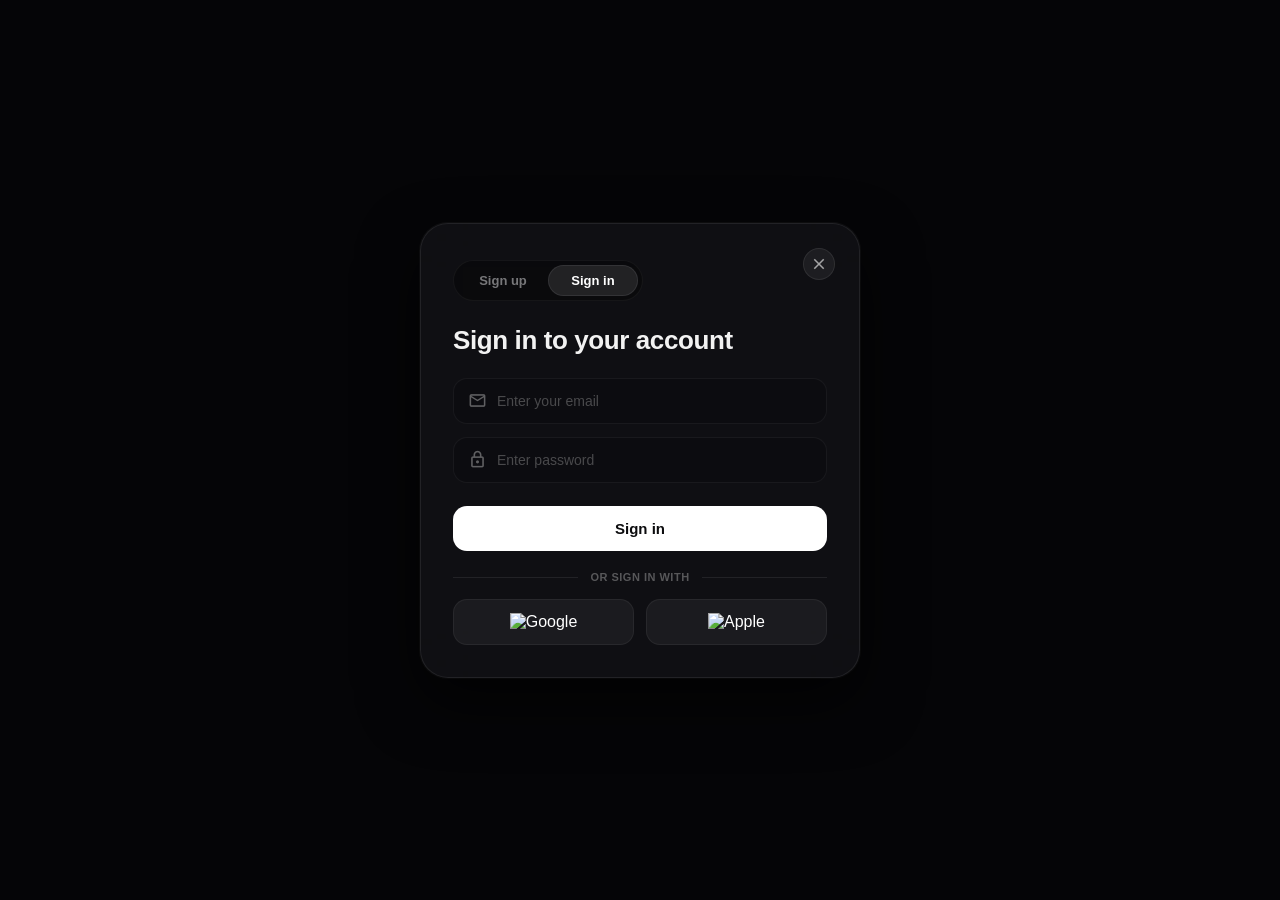
==== commit 4e957722: "Update index.html" ====
--- a/index.html
+++ b/index.html
@@ -1,83 +1,559 @@
 <!DOCTYPE html>
 <html lang="en">
 <head>
-  <meta charset="UTF-8">
-  <meta name="viewport" content="width=device-width, initial-scale=1.0">
-  <title>Log In — AlsaFlix</title>
-  <script>
-    (function () {
-      try {
-        var t = localStorage.getItem('alsaflix-theme');
-        if (!t) t = 'light'; // Forced light mode default
-        document.documentElement.setAttribute('data-theme', t);
-      } catch (e) {}
-    })();
-  </script>
-<link rel="stylesheet" href="style.css">
-<link rel="icon" type="image/svg+xml" href="images/favicon.svg">
-  <script src="https://challenges.cloudflare.com/turnstile/v0/api.js" async defer></script>
+    <meta charset="UTF-8">
+    <meta name="viewport" content="width=device-width, initial-scale=1.0">
+    <title>AlsaFlix - Sign In</title>
+    
+    <link rel="icon" type="image/svg+xml" href="images/favicon.svg">
+    <link rel="stylesheet" href="https://fonts.googleapis.com/icon?family=Material+Icons+Outlined">
+    
+    <style>
+        * {
+            margin: 0;
+            padding: 0;
+            box-sizing: border-box;
+            font-family: -apple-system, BlinkMacSystemFont, "Segoe UI", Roboto, Helvetica, Arial, sans-serif;
+        }
+
+        body, html {
+            height: 100%;
+            width: 100%;
+            overflow: hidden;
+            color: #fff;
+            background-color: #050507;
+        }
+
+        /* --- ANIMATED FLUID GLOW BACKGROUND --- */
+        .background-container {
+            position: fixed;
+            top: 0;
+            left: 0;
+            width: 100%;
+            height: 100%;
+            z-index: -1;
+            background: #050507;
+            overflow: hidden;
+        }
+
+        .aura {
+            position: absolute;
+            filter: blur(80px);
+            opacity: 0.55;
+            mix-blend-mode: screen;
+            border-radius: 50%;
+            pointer-events: none;
+        }
+
+        .aura-1 {
+            width: 900px;
+            height: 900px;
+            top: -200px;
+            left: -150px;
+            background: radial-gradient(circle, rgba(235, 77, 150, 0.8) 0%, rgba(200, 50, 100, 0) 70%);
+            animation: moveAura1 28s ease-in-out infinite alternate;
+        }
+
+        .aura-2 {
+            width: 800px;
+            height: 800px;
+            bottom: -200px;
+            right: -100px;
+            background: radial-gradient(circle, rgba(245, 166, 35, 0.7) 0%, rgba(220, 60, 120, 0) 70%);
+            animation: moveAura2 24s ease-in-out infinite alternate;
+        }
+
+        .aura-3 {
+            width: 700px;
+            height: 700px;
+            top: 30%;
+            left: 40%;
+            background: radial-gradient(circle, rgba(90, 80, 240, 0.5) 0%, rgba(0, 200, 255, 0) 70%);
+            animation: moveAura3 32s ease-in-out infinite alternate;
+        }
+
+        @keyframes moveAura1 {
+            0% { transform: translate(0, 0) scale(1); }
+            50% { transform: translate(180px, 120px) scale(1.15); }
+            100% { transform: translate(60px, 240px) scale(0.95); }
+        }
+
+        @keyframes moveAura2 {
+            0% { transform: translate(0, 0) scale(1); }
+            50% { transform: translate(-140px, -100px) scale(1.2); }
+            100% { transform: translate(-220px, 40px) scale(0.9); }
+        }
+
+        @keyframes moveAura3 {
+            0% { transform: translate(0, 0) scale(0.9); }
+            50% { transform: translate(-100px, 80px) scale(1.25); }
+            100% { transform: translate(120px, -60px) scale(1.05); }
+        }
+
+        /* --- GLASS MODAL --- */
+        .modal-container {
+            display: flex;
+            justify-content: center;
+            align-items: center;
+            width: 100vw;
+            height: 100vh;
+            padding: 24px;
+        }
+
+        .auth-modal {
+            background-color: rgba(22, 22, 26, 0.68);
+            backdrop-filter: blur(35px) saturate(180%);
+            -webkit-backdrop-filter: blur(35px) saturate(180%);
+            border: 1px solid rgba(255, 255, 255, 0.08);
+            width: 100%;
+            max-width: 440px;
+            border-radius: 28px;
+            padding: 36px 32px 32px;
+            box-shadow: 0 24px 60px rgba(0, 0, 0, 0.65), 0 0 1px 1px rgba(255, 255, 255, 0.05);
+            position: relative;
+        }
+
+        .close-button {
+            position: absolute;
+            top: 24px;
+            right: 24px;
+            background-color: rgba(255, 255, 255, 0.06);
+            border: 1px solid rgba(255, 255, 255, 0.08);
+            color: rgba(255, 255, 255, 0.6);
+            width: 32px;
+            height: 32px;
+            border-radius: 50%;
+            display: flex;
+            align-items: center;
+            justify-content: center;
+            cursor: pointer;
+            transition: all 0.2s ease;
+        }
+
+        .close-button:hover {
+            color: #fff;
+            background-color: rgba(255, 255, 255, 0.12);
+        }
+
+        .close-button .material-icons-outlined {
+            font-size: 18px;
+        }
+
+        /* --- SEGMENTED PILL SWITCHER --- */
+        .mode-selector-wrapper {
+            display: flex;
+            margin-bottom: 24px;
+        }
+
+        .mode-selector {
+            background-color: rgba(0, 0, 0, 0.35);
+            border: 1px solid rgba(255, 255, 255, 0.05);
+            border-radius: 40px;
+            padding: 4px;
+            display: inline-flex;
+            position: relative;
+            width: 190px;
+        }
+
+        .mode-button {
+            background: none;
+            border: none;
+            cursor: pointer;
+            color: rgba(255, 255, 255, 0.45);
+            font-size: 13px;
+            font-weight: 600;
+            padding: 8px 16px;
+            border-radius: 40px;
+            position: relative;
+            z-index: 2;
+            flex: 1;
+            text-align: center;
+            transition: color 0.25s ease;
+        }
+
+        .mode-button.active {
+            color: #fff;
+        }
+
+        .mode-slider {
+            position: absolute;
+            top: 4px;
+            left: 4px;
+            height: calc(100% - 8px);
+            width: calc(50% - 4px);
+            background-color: rgba(255, 255, 255, 0.1);
+            border: 1px solid rgba(255, 255, 255, 0.08);
+            border-radius: 40px;
+            z-index: 1;
+            transition: transform 0.28s cubic-bezier(0.4, 0, 0.2, 1);
+        }
+
+        .sign-in-active .mode-slider {
+            transform: translateX(100%);
+        }
+
+        /* --- TYPOGRAPHY & FORMS --- */
+        .title {
+            font-size: 26px;
+            font-weight: 700;
+            margin-bottom: 22px;
+            letter-spacing: -0.4px;
+            color: rgba(255, 255, 255, 0.95);
+        }
+
+        .form-content {
+            display: flex;
+            flex-direction: column;
+            gap: 13px;
+        }
+
+        .input-group {
+            display: flex;
+            gap: 10px;
+            width: 100%;
+        }
+
+        .combined-input-wrapper {
+            position: relative;
+            display: flex;
+            align-items: center;
+            width: 100%;
+            background-color: rgba(12, 12, 15, 0.55);
+            border-radius: 14px;
+            border: 1px solid rgba(255, 255, 255, 0.05);
+            transition: all 0.2s ease;
+        }
+
+        .combined-input-wrapper:focus-within {
+            border-color: rgba(255, 255, 255, 0.25);
+            background-color: rgba(18, 18, 22, 0.7);
+            box-shadow: 0 0 0 3px rgba(255, 255, 255, 0.03);
+        }
+
+        .input-icon {
+            color: rgba(255, 255, 255, 0.35);
+            font-size: 19px;
+            margin-left: 14px;
+            pointer-events: none;
+        }
+
+        .name-input-field {
+            width: 100%;
+            background: none;
+            border: none;
+            color: #fff;
+            font-size: 14px;
+            padding: 14px 16px;
+            outline: none;
+        }
+
+        .input-field {
+            width: 100%;
+            background: none;
+            border: none;
+            color: #fff;
+            font-size: 14px;
+            padding: 14px 14px 14px 10px;
+            outline: none;
+        }
+
+        .name-input-field::placeholder,
+        .input-field::placeholder,
+        .phone-number-field::placeholder {
+            color: rgba(255, 255, 255, 0.25);
+        }
+
+        /* Phone Input Container */
+        .phone-input-wrapper {
+            display: flex;
+            align-items: center;
+            width: 100%;
+            background-color: rgba(12, 12, 15, 0.55);
+            border-radius: 14px;
+            border: 1px solid rgba(255, 255, 255, 0.05);
+            transition: all 0.2s ease;
+            overflow: hidden;
+        }
+
+        .phone-input-wrapper:focus-within {
+            border-color: rgba(255, 255, 255, 0.25);
+            background-color: rgba(18, 18, 22, 0.7);
+        }
+
+        .phone-prefix {
+            display: flex;
+            align-items: center;
+            gap: 6px;
+            padding: 14px 14px;
+            border-right: 1px solid rgba(255, 255, 255, 0.06);
+            background-color: rgba(0, 0, 0, 0.2);
+            user-select: none;
+        }
+
+        .flag {
+            width: 20px;
+            height: auto;
+            border-radius: 2px;
+        }
+
+        .prefix-arrow {
+            color: rgba(255, 255, 255, 0.3);
+            font-size: 16px;
+        }
+
+        .phone-number-field {
+            width: 100%;
+            background: none;
+            border: none;
+            color: #fff;
+            font-size: 14px;
+            padding: 14px;
+            outline: none;
+        }
+
+        #errorMessage {
+            color: #ff5565;
+            font-size: 12px;
+            text-align: center;
+            display: none;
+            margin-top: 2px;
+        }
+
+        /* Action Button */
+        #submitBtn {
+            margin-top: 10px;
+            padding: 14px;
+            background-color: #ffffff;
+            border: none;
+            color: #0c0c0e;
+            font-size: 15px;
+            font-weight: 700;
+            border-radius: 14px;
+            cursor: pointer;
+            transition: transform 0.15s ease, opacity 0.2s ease;
+        }
+
+        #submitBtn:hover {
+            opacity: 0.95;
+        }
+
+        #submitBtn:active {
+            transform: scale(0.985);
+        }
+
+        #submitBtn[disabled] {
+            opacity: 0.6;
+            cursor: not-allowed;
+        }
+
+        /* Divider */
+        .separator-text {
+            font-size: 11px;
+            color: rgba(255, 255, 255, 0.3);
+            text-transform: uppercase;
+            font-weight: 600;
+            text-align: center;
+            margin: 20px 0 16px;
+            position: relative;
+            letter-spacing: 0.5px;
+        }
+
+        .separator-text::before,
+        .separator-text::after {
+            content: "";
+            position: absolute;
+            top: 50%;
+            width: calc(50% - 62px);
+            height: 1px;
+            background-color: rgba(255, 255, 255, 0.08);
+        }
+
+        .separator-text::before { left: 0; }
+        .separator-text::after { right: 0; }
+
+        /* Social OAuth Buttons */
+        .social-buttons {
+            display: flex;
+            gap: 12px;
+        }
+
+        .social-btn {
+            flex: 1;
+            background-color: rgba(255, 255, 255, 0.05);
+            border: 1px solid rgba(255, 255, 255, 0.06);
+            display: flex;
+            justify-content: center;
+            align-items: center;
+            padding: 13px;
+            border-radius: 14px;
+            cursor: pointer;
+            transition: all 0.2s ease;
+        }
+
+        .social-btn:hover {
+            background-color: rgba(255, 255, 255, 0.1);
+            border-color: rgba(255, 255, 255, 0.15);
+        }
+
+        .social-icon {
+            height: 18px;
+            width: auto;
+        }
+
+        /* Footer */
+        .terms-text {
+            font-size: 11px;
+            color: rgba(255, 255, 255, 0.35);
+            text-align: center;
+            margin-top: 24px;
+            line-height: 1.5;
+        }
+
+        .terms-text a {
+            color: rgba(255, 255, 255, 0.85);
+            text-decoration: none;
+            border-bottom: 1px solid rgba(255, 255, 255, 0.2);
+        }
+
+        .terms-text a:hover {
+            border-bottom-color: rgba(255, 255, 255, 0.8);
+        }
+    </style>
 </head>
-<body>
-  <div class="backdrop"></div>
-
-  <main class="auth-shell">
-    <div class="auth-card">
-      <div class="auth-logo">Alsa<span>Flix</span></div>
-      <p class="auth-subtitle">Log in to keep watching.</p>
-
-      <div class="form-banner" id="login-banner"></div>
-
-      <form id="login-form" novalidate>
-        <div class="field">
-          <label for="login-email">Email</label>
-          <div class="field-input-wrap">
-            <input type="email" id="login-email" placeholder="you@example.com" autocomplete="email">
-          </div>
-          <div class="field-error" id="login-email-error"></div>
+<body class="sign-in-active" id="bodyWrapper">
+
+    <!-- FLUID ANIMATED BACKGROUND -->
+    <div class="background-container">
+        <div class="aura aura-1"></div>
+        <div class="aura aura-2"></div>
+        <div class="aura aura-3"></div>
+    </div>
+
+    <!-- GLASS MODAL -->
+    <div class="modal-container">
+        <div class="auth-modal">
+            
+            <button class="close-button" id="closeBtn" onclick="history.back()" title="Close">
+                <span class="material-icons-outlined">close</span>
+            </button>
+
+            <!-- SWITCH TABS -->
+            <div class="mode-selector-wrapper">
+                <div class="mode-selector">
+                    <div class="mode-slider"></div>
+                    <button class="mode-button" id="modeSignUpBtn" type="button">Sign up</button>
+                    <button class="mode-button active" id="modeSignInBtn" type="button">Sign in</button>
+                </div>
+            </div>
+
+            <h1 class="title" id="authTitle">Sign in to your account</h1>
+
+            <!-- FORM (Hooked into auth.js) -->
+            <form id="authForm" action="#" class="form-content">
+                
+                <!-- NAME ROW (Shown only in Sign Up mode) -->
+                <div class="input-group" id="signUpNamesSection" style="display: none;">
+                    <div class="combined-input-wrapper">
+                        <input type="text" class="name-input-field" placeholder="First name" id="signUpFirstName">
+                    </div>
+                    <div class="combined-input-wrapper">
+                        <input type="text" class="name-input-field" placeholder="Last name" id="signUpLastName">
+                    </div>
+                </div>
+
+                <!-- EMAIL -->
+                <div class="combined-input-wrapper">
+                    <span class="material-icons-outlined input-icon">email</span>
+                    <input type="email" class="input-field" placeholder="Enter your email" id="authEmail" required>
+                </div>
+
+                <!-- PHONE (Shown only in Sign Up mode) -->
+                <div class="phone-input-wrapper" id="phoneSection" style="display: none;">
+                    <div class="phone-prefix">
+                        <img src="https://upload.wikimedia.org/wikipedia/en/a/a4/Flag_of_the_United_States.svg" alt="US" class="flag">
+                        <span class="material-icons-outlined prefix-arrow">expand_more</span>
+                    </div>
+                    <input type="tel" class="phone-number-field" placeholder="(775) 351-6501" id="authPhone">
+                </div>
+
+                <!-- PASSWORD -->
+                <div class="combined-input-wrapper">
+                    <span class="material-icons-outlined input-icon">lock</span>
+                    <input type="password" class="input-field" placeholder="Enter password" id="authPassword" required minlength="6">
+                </div>
+
+                <p id="errorMessage"></p>
+
+                <!-- SUBMIT -->
+                <button type="submit" id="submitBtn">Sign in</button>
+
+            </form>
+
+            <div class="separator-text">Or sign in with</div>
+
+            <!-- SOCIAL LOGINS -->
+            <div class="social-buttons">
+                <div class="social-btn" id="googleBtn" role="button" title="Sign in with Google">
+                    <img src="https://authjs.dev/img/providers/google.svg" alt="Google" class="social-icon">
+                </div>
+                <div class="social-btn" id="appleBtn" role="button" title="Sign in with Apple">
+                    <img src="https://authjs.dev/img/providers/apple.svg" alt="Apple" class="social-icon">
+                </div>
+            </div>
+
+            <!-- FOOTER -->
+            <p class="terms-text" id="termsFooter" style="display: none;">
+                By creating an account, you agree to our 
+                <a href="#">Terms</a> & <a href="#">Service</a>
+            </p>
+
         </div>
-
-        <div class="field">
-          <label for="login-password">Password</label>
-          <div class="field-input-wrap">
-            <input type="password" id="login-password" placeholder="Enter your password" autocomplete="current-password">
-            <button type="button" class="toggle-pass" id="login-toggle-pass">Show</button>
-          </div>
-          <div class="field-error" id="login-password-error"></div>
-          
-          <div style="text-align: right; margin-top: 6px;">
-            <a href="#" id="login-forgot-pass" style="color: #e50914; text-decoration: none; font-size: 0.85rem; font-weight: 500;">Forgot password?</a>
-          </div>
-        </div>
-
-        <div style="margin: 15px 0; display: flex; justify-content: center;">
-          <div class="cf-turnstile" data-sitekey="0x4AAAAAAD4sAHJB3aWn51TF"></div>
-        </div>
-
-        <button type="submit" class="btn-primary" id="login-submit">
-          <span class="spinner"></span>
-          <span class="btn-label">Log In</span>
-        </button>
-      </form>
-
-      <div class="divider" style="text-align: center; margin: 15px 0; color: #aaa;"><span>OR</span></div>
-      
-      <button type="button" id="google-login-btn" class="btn-primary" style="background-color: #ffffff; color: #000000; display: flex; align-items: center; justify-content: center; gap: 10px; border: 1px solid #ddd;">
-        <img src="https://www.gstatic.com/firebasejs/ui/2.0.0/images/auth/google.svg" alt="Google logo" width="18" height="18">
-        <span>Sign in with Google</span>
-      </button>
-
-      <p class="auth-switch" style="margin-top: 20px;">Don't have an account? <a href="signup.html">Sign up</a></p>
     </div>
-  </main>
-
-  <footer class="footer">DESIGNED AND DEVELOPED BY <span>ALFAZ KALADAGI</span></footer>
-
-  <script src="theme.js"></script>
-  <script type="module" src="firebase.js"></script>
-
-<script type="module">
-  import { initLoginPage } from "./auth.js";
-initLoginPage();
-</script>
+
+    <!-- UI TAB TOGGLE SCRIPT -->
+    <script>
+        const body = document.getElementById('bodyWrapper');
+        const signUpBtn = document.getElementById('modeSignUpBtn');
+        const signInBtn = document.getElementById('modeSignInBtn');
+        const title = document.getElementById('authTitle');
+        const submitBtn = document.getElementById('submitBtn');
+        const termsFooter = document.getElementById('termsFooter');
+        const signUpNamesSection = document.getElementById('signUpNamesSection');
+        const phoneSection = document.getElementById('phoneSection');
+
+        function setFormMode(mode) {
+            if (mode === 'signup') {
+                body.classList.remove('sign-in-active');
+                body.classList.add('sign-up-active');
+                signUpBtn.classList.add('active');
+                signInBtn.classList.remove('active');
+                
+                title.textContent = 'Create an account';
+                submitBtn.textContent = 'Create an account';
+                signUpNamesSection.style.display = 'flex';
+                phoneSection.style.display = 'flex';
+                termsFooter.style.display = 'block';
+            } else {
+                body.classList.remove('sign-up-active');
+                body.classList.add('sign-in-active');
+                signUpBtn.classList.remove('active');
+                signInBtn.classList.add('active');
+                
+                title.textContent = 'Sign in to your account';
+                submitBtn.textContent = 'Sign in';
+                signUpNamesSection.style.display = 'none';
+                phoneSection.style.display = 'none';
+                termsFooter.style.display = 'none';
+            }
+        }
+
+        signUpBtn.addEventListener('click', () => setFormMode('signup'));
+        signInBtn.addEventListener('click', () => setFormMode('signin'));
+    </script>
+
+    <!-- FIREBASE & AUTH LOGIC -->
+    <script src="firebase.js"></script>
+    <script src="auth.js"></script>
+
 </body>
 </html>
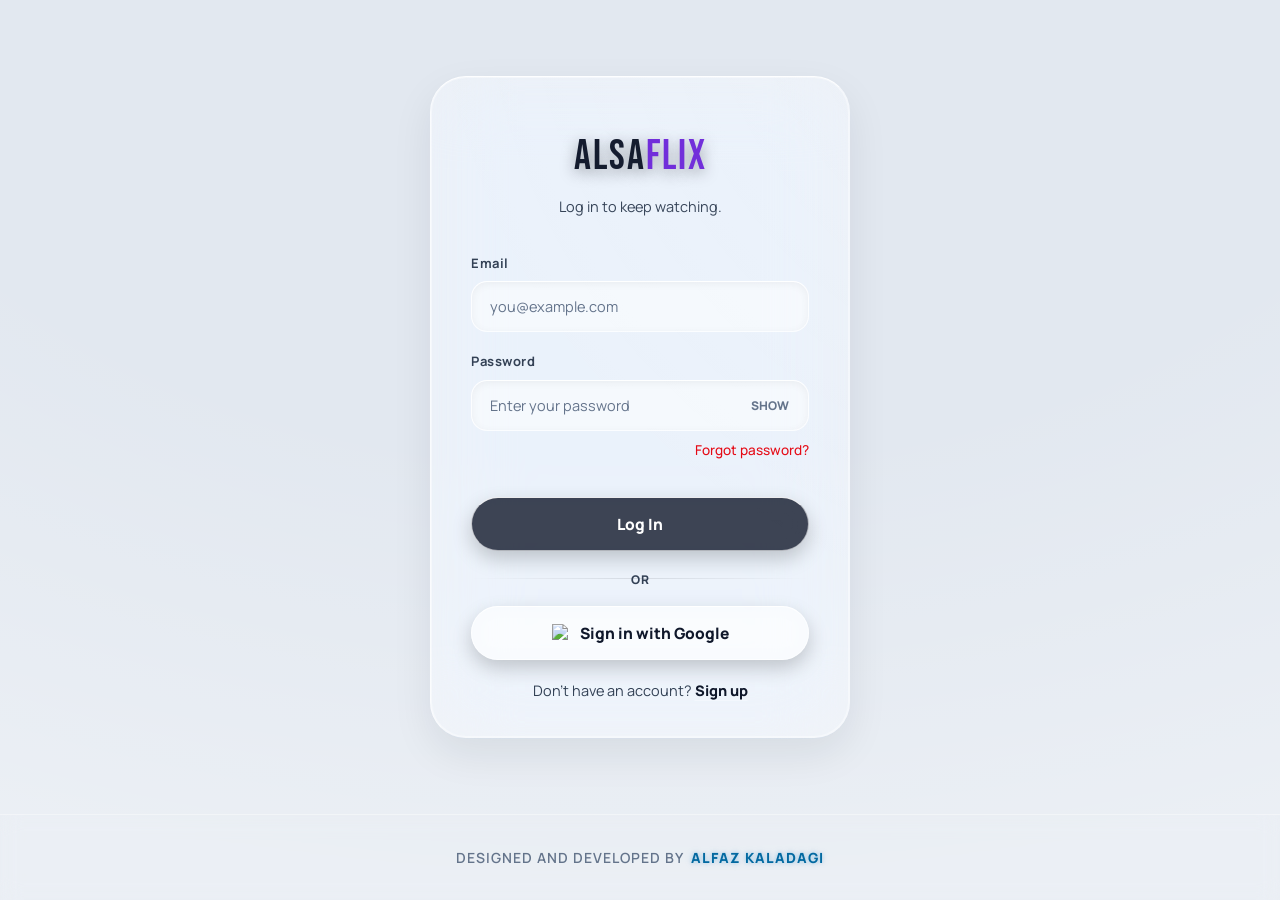
==== commit e14fa81f: "Update index.html" ====
--- a/index.html
+++ b/index.html
@@ -1,559 +1,83 @@
 <!DOCTYPE html>
 <html lang="en">
 <head>
-    <meta charset="UTF-8">
-    <meta name="viewport" content="width=device-width, initial-scale=1.0">
-    <title>AlsaFlix - Sign In</title>
-    
-    <link rel="icon" type="image/svg+xml" href="images/favicon.svg">
-    <link rel="stylesheet" href="https://fonts.googleapis.com/icon?family=Material+Icons+Outlined">
-    
-    <style>
-        * {
-            margin: 0;
-            padding: 0;
-            box-sizing: border-box;
-            font-family: -apple-system, BlinkMacSystemFont, "Segoe UI", Roboto, Helvetica, Arial, sans-serif;
-        }
+  <meta charset="UTF-8">
+  <meta name="viewport" content="width=device-width, initial-scale=1.0">
+  <title>Log In — AlsaFlix</title>
+  <script>
+    (function () {
+      try {
+        var t = localStorage.getItem('alsaflix-theme');
+        if (!t) t = 'light'; // Forced light mode default
+        document.documentElement.setAttribute('data-theme', t);
+      } catch (e) {}
+    })();
+  </script>
+<link rel="stylesheet" href="style.css">
+<link rel="icon" type="image/svg+xml" href="images/favicon.svg">
+  <script src="https://challenges.cloudflare.com/turnstile/v0/api.js" async defer></script>
+</head>
+<body>
+  <div class="backdrop"></div>
 
-        body, html {
-            height: 100%;
-            width: 100%;
-            overflow: hidden;
-            color: #fff;
-            background-color: #050507;
-        }
+  <main class="auth-shell">
+    <div class="auth-card">
+      <div class="auth-logo">Alsa<span>Flix</span></div>
+      <p class="auth-subtitle">Log in to keep watching.</p>
 
-        /* --- ANIMATED FLUID GLOW BACKGROUND --- */
-        .background-container {
-            position: fixed;
-            top: 0;
-            left: 0;
-            width: 100%;
-            height: 100%;
-            z-index: -1;
-            background: #050507;
-            overflow: hidden;
-        }
+      <div class="form-banner" id="login-banner"></div>
 
-        .aura {
-            position: absolute;
-            filter: blur(80px);
-            opacity: 0.55;
-            mix-blend-mode: screen;
-            border-radius: 50%;
-            pointer-events: none;
-        }
+      <form id="login-form" novalidate>
+        <div class="field">
+          <label for="login-email">Email</label>
+          <div class="field-input-wrap">
+            <input type="email" id="login-email" placeholder="you@example.com" autocomplete="email">
+          </div>
+          <div class="field-error" id="login-email-error"></div>
+        </div>
 
-        .aura-1 {
-            width: 900px;
-            height: 900px;
-            top: -200px;
-            left: -150px;
-            background: radial-gradient(circle, rgba(235, 77, 150, 0.8) 0%, rgba(200, 50, 100, 0) 70%);
-            animation: moveAura1 28s ease-in-out infinite alternate;
-        }
+        <div class="field">
+          <label for="login-password">Password</label>
+          <div class="field-input-wrap">
+            <input type="password" id="login-password" placeholder="Enter your password" autocomplete="current-password">
+            <button type="button" class="toggle-pass" id="login-toggle-pass">Show</button>
+          </div>
+          <div class="field-error" id="login-password-error"></div>
+          
+          <div style="text-align: right; margin-top: 6px;">
+            <a href="#" id="login-forgot-pass" style="color: #e50914; text-decoration: none; font-size: 0.85rem; font-weight: 500;">Forgot password?</a>
+          </div>
+        </div>
 
-        .aura-2 {
-            width: 800px;
-            height: 800px;
-            bottom: -200px;
-            right: -100px;
-            background: radial-gradient(circle, rgba(245, 166, 35, 0.7) 0%, rgba(220, 60, 120, 0) 70%);
-            animation: moveAura2 24s ease-in-out infinite alternate;
-        }
+        <div style="margin: 15px 0; display: flex; justify-content: center;">
+          <div class="cf-turnstile" data-sitekey="0x4AAAAAAD4sAHJB3aWn51TF"></div>
+        </div>
 
-        .aura-3 {
-            width: 700px;
-            height: 700px;
-            top: 30%;
-            left: 40%;
-            background: radial-gradient(circle, rgba(90, 80, 240, 0.5) 0%, rgba(0, 200, 255, 0) 70%);
-            animation: moveAura3 32s ease-in-out infinite alternate;
-        }
+        <button type="submit" class="btn-primary" id="login-submit">
+          <span class="spinner"></span>
+          <span class="btn-label">Log In</span>
+        </button>
+      </form>
 
-        @keyframes moveAura1 {
-            0% { transform: translate(0, 0) scale(1); }
-            50% { transform: translate(180px, 120px) scale(1.15); }
-            100% { transform: translate(60px, 240px) scale(0.95); }
-        }
+      <div class="divider" style="text-align: center; margin: 15px 0; color: #aaa;"><span>OR</span></div>
+      
+      <button type="button" id="google-login-btn" class="btn-primary" style="background-color: #ffffff; color: #000000; display: flex; align-items: center; justify-content: center; gap: 10px; border: 1px solid #ddd;">
+        <img src="https://www.gstatic.com/firebasejs/ui/2.0.0/images/auth/google.svg" alt="Google logo" width="18" height="18">
+        <span>Sign in with Google</span>
+      </button>
 
-        @keyframes moveAura2 {
-            0% { transform: translate(0, 0) scale(1); }
-            50% { transform: translate(-140px, -100px) scale(1.2); }
-            100% { transform: translate(-220px, 40px) scale(0.9); }
-        }
+      <p class="auth-switch" style="margin-top: 20px;">Don't have an account? <a href="signup.html">Sign up</a></p>
+    </div>
+  </main>
 
-        @keyframes moveAura3 {
-            0% { transform: translate(0, 0) scale(0.9); }
-            50% { transform: translate(-100px, 80px) scale(1.25); }
-            100% { transform: translate(120px, -60px) scale(1.05); }
-        }
+  <footer class="footer">DESIGNED AND DEVELOPED BY <span>ALFAZ KALADAGI</span></footer>
 
-        /* --- GLASS MODAL --- */
-        .modal-container {
-            display: flex;
-            justify-content: center;
-            align-items: center;
-            width: 100vw;
-            height: 100vh;
-            padding: 24px;
-        }
+  <script src="theme.js"></script>
+  <script type="module" src="firebase.js"></script>
 
-        .auth-modal {
-            background-color: rgba(22, 22, 26, 0.68);
-            backdrop-filter: blur(35px) saturate(180%);
-            -webkit-backdrop-filter: blur(35px) saturate(180%);
-            border: 1px solid rgba(255, 255, 255, 0.08);
-            width: 100%;
-            max-width: 440px;
-            border-radius: 28px;
-            padding: 36px 32px 32px;
-            box-shadow: 0 24px 60px rgba(0, 0, 0, 0.65), 0 0 1px 1px rgba(255, 255, 255, 0.05);
-            position: relative;
-        }
-
-        .close-button {
-            position: absolute;
-            top: 24px;
-            right: 24px;
-            background-color: rgba(255, 255, 255, 0.06);
-            border: 1px solid rgba(255, 255, 255, 0.08);
-            color: rgba(255, 255, 255, 0.6);
-            width: 32px;
-            height: 32px;
-            border-radius: 50%;
-            display: flex;
-            align-items: center;
-            justify-content: center;
-            cursor: pointer;
-            transition: all 0.2s ease;
-        }
-
-        .close-button:hover {
-            color: #fff;
-            background-color: rgba(255, 255, 255, 0.12);
-        }
-
-        .close-button .material-icons-outlined {
-            font-size: 18px;
-        }
-
-        /* --- SEGMENTED PILL SWITCHER --- */
-        .mode-selector-wrapper {
-            display: flex;
-            margin-bottom: 24px;
-        }
-
-        .mode-selector {
-            background-color: rgba(0, 0, 0, 0.35);
-            border: 1px solid rgba(255, 255, 255, 0.05);
-            border-radius: 40px;
-            padding: 4px;
-            display: inline-flex;
-            position: relative;
-            width: 190px;
-        }
-
-        .mode-button {
-            background: none;
-            border: none;
-            cursor: pointer;
-            color: rgba(255, 255, 255, 0.45);
-            font-size: 13px;
-            font-weight: 600;
-            padding: 8px 16px;
-            border-radius: 40px;
-            position: relative;
-            z-index: 2;
-            flex: 1;
-            text-align: center;
-            transition: color 0.25s ease;
-        }
-
-        .mode-button.active {
-            color: #fff;
-        }
-
-        .mode-slider {
-            position: absolute;
-            top: 4px;
-            left: 4px;
-            height: calc(100% - 8px);
-            width: calc(50% - 4px);
-            background-color: rgba(255, 255, 255, 0.1);
-            border: 1px solid rgba(255, 255, 255, 0.08);
-            border-radius: 40px;
-            z-index: 1;
-            transition: transform 0.28s cubic-bezier(0.4, 0, 0.2, 1);
-        }
-
-        .sign-in-active .mode-slider {
-            transform: translateX(100%);
-        }
-
-        /* --- TYPOGRAPHY & FORMS --- */
-        .title {
-            font-size: 26px;
-            font-weight: 700;
-            margin-bottom: 22px;
-            letter-spacing: -0.4px;
-            color: rgba(255, 255, 255, 0.95);
-        }
-
-        .form-content {
-            display: flex;
-            flex-direction: column;
-            gap: 13px;
-        }
-
-        .input-group {
-            display: flex;
-            gap: 10px;
-            width: 100%;
-        }
-
-        .combined-input-wrapper {
-            position: relative;
-            display: flex;
-            align-items: center;
-            width: 100%;
-            background-color: rgba(12, 12, 15, 0.55);
-            border-radius: 14px;
-            border: 1px solid rgba(255, 255, 255, 0.05);
-            transition: all 0.2s ease;
-        }
-
-        .combined-input-wrapper:focus-within {
-            border-color: rgba(255, 255, 255, 0.25);
-            background-color: rgba(18, 18, 22, 0.7);
-            box-shadow: 0 0 0 3px rgba(255, 255, 255, 0.03);
-        }
-
-        .input-icon {
-            color: rgba(255, 255, 255, 0.35);
-            font-size: 19px;
-            margin-left: 14px;
-            pointer-events: none;
-        }
-
-        .name-input-field {
-            width: 100%;
-            background: none;
-            border: none;
-            color: #fff;
-            font-size: 14px;
-            padding: 14px 16px;
-            outline: none;
-        }
-
-        .input-field {
-            width: 100%;
-            background: none;
-            border: none;
-            color: #fff;
-            font-size: 14px;
-            padding: 14px 14px 14px 10px;
-            outline: none;
-        }
-
-        .name-input-field::placeholder,
-        .input-field::placeholder,
-        .phone-number-field::placeholder {
-            color: rgba(255, 255, 255, 0.25);
-        }
-
-        /* Phone Input Container */
-        .phone-input-wrapper {
-            display: flex;
-            align-items: center;
-            width: 100%;
-            background-color: rgba(12, 12, 15, 0.55);
-            border-radius: 14px;
-            border: 1px solid rgba(255, 255, 255, 0.05);
-            transition: all 0.2s ease;
-            overflow: hidden;
-        }
-
-        .phone-input-wrapper:focus-within {
-            border-color: rgba(255, 255, 255, 0.25);
-            background-color: rgba(18, 18, 22, 0.7);
-        }
-
-        .phone-prefix {
-            display: flex;
-            align-items: center;
-            gap: 6px;
-            padding: 14px 14px;
-            border-right: 1px solid rgba(255, 255, 255, 0.06);
-            background-color: rgba(0, 0, 0, 0.2);
-            user-select: none;
-        }
-
-        .flag {
-            width: 20px;
-            height: auto;
-            border-radius: 2px;
-        }
-
-        .prefix-arrow {
-            color: rgba(255, 255, 255, 0.3);
-            font-size: 16px;
-        }
-
-        .phone-number-field {
-            width: 100%;
-            background: none;
-            border: none;
-            color: #fff;
-            font-size: 14px;
-            padding: 14px;
-            outline: none;
-        }
-
-        #errorMessage {
-            color: #ff5565;
-            font-size: 12px;
-            text-align: center;
-            display: none;
-            margin-top: 2px;
-        }
-
-        /* Action Button */
-        #submitBtn {
-            margin-top: 10px;
-            padding: 14px;
-            background-color: #ffffff;
-            border: none;
-            color: #0c0c0e;
-            font-size: 15px;
-            font-weight: 700;
-            border-radius: 14px;
-            cursor: pointer;
-            transition: transform 0.15s ease, opacity 0.2s ease;
-        }
-
-        #submitBtn:hover {
-            opacity: 0.95;
-        }
-
-        #submitBtn:active {
-            transform: scale(0.985);
-        }
-
-        #submitBtn[disabled] {
-            opacity: 0.6;
-            cursor: not-allowed;
-        }
-
-        /* Divider */
-        .separator-text {
-            font-size: 11px;
-            color: rgba(255, 255, 255, 0.3);
-            text-transform: uppercase;
-            font-weight: 600;
-            text-align: center;
-            margin: 20px 0 16px;
-            position: relative;
-            letter-spacing: 0.5px;
-        }
-
-        .separator-text::before,
-        .separator-text::after {
-            content: "";
-            position: absolute;
-            top: 50%;
-            width: calc(50% - 62px);
-            height: 1px;
-            background-color: rgba(255, 255, 255, 0.08);
-        }
-
-        .separator-text::before { left: 0; }
-        .separator-text::after { right: 0; }
-
-        /* Social OAuth Buttons */
-        .social-buttons {
-            display: flex;
-            gap: 12px;
-        }
-
-        .social-btn {
-            flex: 1;
-            background-color: rgba(255, 255, 255, 0.05);
-            border: 1px solid rgba(255, 255, 255, 0.06);
-            display: flex;
-            justify-content: center;
-            align-items: center;
-            padding: 13px;
-            border-radius: 14px;
-            cursor: pointer;
-            transition: all 0.2s ease;
-        }
-
-        .social-btn:hover {
-            background-color: rgba(255, 255, 255, 0.1);
-            border-color: rgba(255, 255, 255, 0.15);
-        }
-
-        .social-icon {
-            height: 18px;
-            width: auto;
-        }
-
-        /* Footer */
-        .terms-text {
-            font-size: 11px;
-            color: rgba(255, 255, 255, 0.35);
-            text-align: center;
-            margin-top: 24px;
-            line-height: 1.5;
-        }
-
-        .terms-text a {
-            color: rgba(255, 255, 255, 0.85);
-            text-decoration: none;
-            border-bottom: 1px solid rgba(255, 255, 255, 0.2);
-        }
-
-        .terms-text a:hover {
-            border-bottom-color: rgba(255, 255, 255, 0.8);
-        }
-    </style>
-</head>
-<body class="sign-in-active" id="bodyWrapper">
-
-    <!-- FLUID ANIMATED BACKGROUND -->
-    <div class="background-container">
-        <div class="aura aura-1"></div>
-        <div class="aura aura-2"></div>
-        <div class="aura aura-3"></div>
-    </div>
-
-    <!-- GLASS MODAL -->
-    <div class="modal-container">
-        <div class="auth-modal">
-            
-            <button class="close-button" id="closeBtn" onclick="history.back()" title="Close">
-                <span class="material-icons-outlined">close</span>
-            </button>
-
-            <!-- SWITCH TABS -->
-            <div class="mode-selector-wrapper">
-                <div class="mode-selector">
-                    <div class="mode-slider"></div>
-                    <button class="mode-button" id="modeSignUpBtn" type="button">Sign up</button>
-                    <button class="mode-button active" id="modeSignInBtn" type="button">Sign in</button>
-                </div>
-            </div>
-
-            <h1 class="title" id="authTitle">Sign in to your account</h1>
-
-            <!-- FORM (Hooked into auth.js) -->
-            <form id="authForm" action="#" class="form-content">
-                
-                <!-- NAME ROW (Shown only in Sign Up mode) -->
-                <div class="input-group" id="signUpNamesSection" style="display: none;">
-                    <div class="combined-input-wrapper">
-                        <input type="text" class="name-input-field" placeholder="First name" id="signUpFirstName">
-                    </div>
-                    <div class="combined-input-wrapper">
-                        <input type="text" class="name-input-field" placeholder="Last name" id="signUpLastName">
-                    </div>
-                </div>
-
-                <!-- EMAIL -->
-                <div class="combined-input-wrapper">
-                    <span class="material-icons-outlined input-icon">email</span>
-                    <input type="email" class="input-field" placeholder="Enter your email" id="authEmail" required>
-                </div>
-
-                <!-- PHONE (Shown only in Sign Up mode) -->
-                <div class="phone-input-wrapper" id="phoneSection" style="display: none;">
-                    <div class="phone-prefix">
-                        <img src="https://upload.wikimedia.org/wikipedia/en/a/a4/Flag_of_the_United_States.svg" alt="US" class="flag">
-                        <span class="material-icons-outlined prefix-arrow">expand_more</span>
-                    </div>
-                    <input type="tel" class="phone-number-field" placeholder="(775) 351-6501" id="authPhone">
-                </div>
-
-                <!-- PASSWORD -->
-                <div class="combined-input-wrapper">
-                    <span class="material-icons-outlined input-icon">lock</span>
-                    <input type="password" class="input-field" placeholder="Enter password" id="authPassword" required minlength="6">
-                </div>
-
-                <p id="errorMessage"></p>
-
-                <!-- SUBMIT -->
-                <button type="submit" id="submitBtn">Sign in</button>
-
-            </form>
-
-            <div class="separator-text">Or sign in with</div>
-
-            <!-- SOCIAL LOGINS -->
-            <div class="social-buttons">
-                <div class="social-btn" id="googleBtn" role="button" title="Sign in with Google">
-                    <img src="https://authjs.dev/img/providers/google.svg" alt="Google" class="social-icon">
-                </div>
-                <div class="social-btn" id="appleBtn" role="button" title="Sign in with Apple">
-                    <img src="https://authjs.dev/img/providers/apple.svg" alt="Apple" class="social-icon">
-                </div>
-            </div>
-
-            <!-- FOOTER -->
-            <p class="terms-text" id="termsFooter" style="display: none;">
-                By creating an account, you agree to our 
-                <a href="#">Terms</a> & <a href="#">Service</a>
-            </p>
-
-        </div>
-    </div>
-
-    <!-- UI TAB TOGGLE SCRIPT -->
-    <script>
-        const body = document.getElementById('bodyWrapper');
-        const signUpBtn = document.getElementById('modeSignUpBtn');
-        const signInBtn = document.getElementById('modeSignInBtn');
-        const title = document.getElementById('authTitle');
-        const submitBtn = document.getElementById('submitBtn');
-        const termsFooter = document.getElementById('termsFooter');
-        const signUpNamesSection = document.getElementById('signUpNamesSection');
-        const phoneSection = document.getElementById('phoneSection');
-
-        function setFormMode(mode) {
-            if (mode === 'signup') {
-                body.classList.remove('sign-in-active');
-                body.classList.add('sign-up-active');
-                signUpBtn.classList.add('active');
-                signInBtn.classList.remove('active');
-                
-                title.textContent = 'Create an account';
-                submitBtn.textContent = 'Create an account';
-                signUpNamesSection.style.display = 'flex';
-                phoneSection.style.display = 'flex';
-                termsFooter.style.display = 'block';
-            } else {
-                body.classList.remove('sign-up-active');
-                body.classList.add('sign-in-active');
-                signUpBtn.classList.remove('active');
-                signInBtn.classList.add('active');
-                
-                title.textContent = 'Sign in to your account';
-                submitBtn.textContent = 'Sign in';
-                signUpNamesSection.style.display = 'none';
-                phoneSection.style.display = 'none';
-                termsFooter.style.display = 'none';
-            }
-        }
-
-        signUpBtn.addEventListener('click', () => setFormMode('signup'));
-        signInBtn.addEventListener('click', () => setFormMode('signin'));
-    </script>
-
-    <!-- FIREBASE & AUTH LOGIC -->
-    <script src="firebase.js"></script>
-    <script src="auth.js"></script>
-
+<script type="module">
+  import { initLoginPage } from "./auth.js";
+initLoginPage();
+</script>
 </body>
 </html>
--- a/style.css
+++ b/style.css
@@ -0,0 +1,1339 @@
+/* ============================================================
+   ALSAFLIX — CORE STYLESHEET  (v7)
+   Direction: "Ultra Glassmorphism" & Cool Blue Footer Glow
+   Heavy frosted glass, vibrant ambient background blooms, 
+   translucent panels, stark white glass-edge borders, and deep 
+   floating shadows. 
+   Used by: index.html, signup.html, dashboard.html
+   ============================================================ */
+
+@import url('https://fonts.googleapis.com/css2?family=Bebas+Neue&family=Manrope:wght@400;500;600;700;800&display=swap');
+
+:root {
+  /* ---- Color: "Deep Space Glass" (dark) palette ---- */
+  --bg:            #0b0d14;   
+  --bg-alt:        #12151f;
+  
+  --bg-elevated:   rgba(255, 255, 255, 0.03); 
+  --bg-card:       rgba(255, 255, 255, 0.02);
+  --bg-input:      rgba(0, 0, 0, 0.2); 
+
+  --accent:        #ffffff;   
+  --accent-hover:  #e2e8f0;
+  --accent-dim:    rgba(255, 255, 255, 0.1);
+  --accent-amber:  #fcd34d;   
+  --accent-violet: #a78bfa;   
+
+  --text-primary:   #ffffff;
+  --text-secondary: #cbd5e1;
+  --text-tertiary:  #94a3b8;
+
+  --border:       rgba(255, 255, 255, 0.05);
+  --border-light: rgba(255, 255, 255, 0.15);
+  --border-glass-top: rgba(255, 255, 255, 0.2);
+  --border-glass-left: rgba(255, 255, 255, 0.15);
+
+  --success: #34d399;
+  --error:   #f87171;
+
+  --navbar-bg:  rgba(11, 13, 20, 0.4);
+  --scrim:      rgba(5, 7, 10, 0.6);
+  --aurora-op:  1;
+
+  /* ---- Type ---- */
+  --font-display: 'Bebas Neue', sans-serif;
+  --font-body: 'Manrope', -apple-system, BlinkMacSystemFont, sans-serif;
+
+  /* ---- Layout ---- */
+  --radius-sm: 16px;       
+  --radius-md: 24px;       
+  --radius-lg: 36px;       
+  --shadow-card: 0 16px 40px rgba(0, 0, 0, 0.5), inset 0 0 0 1px rgba(255,255,255,0.05);
+  --shadow-lift: 0 24px 60px rgba(0, 0, 0, 0.7), inset 0 0 0 1px rgba(255,255,255,0.1);
+  --ease: cubic-bezier(0.22, 1, 0.36, 1);
+
+  color-scheme: dark;
+}
+
+/* ---- "Matinee" light theme — toggled via [data-theme="light"] on <html> ---- */
+[data-theme="light"] {
+  --bg:            #e2e8f0;
+  --bg-alt:        #f1f5f9;
+  
+  --bg-elevated:   rgba(255, 255, 255, 0.4);
+  --bg-card:       rgba(255, 255, 255, 0.3);
+  --bg-input:      rgba(255, 255, 255, 0.5);
+
+  --accent:        #0f172a;   
+  --accent-hover:  #1e293b;
+  --accent-dim:    rgba(15, 23, 42, 0.08);
+  --accent-amber:  #d97706;
+  --accent-violet: #6d28d9;
+
+  --text-primary:   #0f172a;
+  --text-secondary: #334155;
+  --text-tertiary:  #64748b;
+
+  --border:       rgba(255, 255, 255, 0.4);
+  --border-light: rgba(255, 255, 255, 0.6);
+  --border-glass-top: rgba(255, 255, 255, 0.9);
+  --border-glass-left: rgba(255, 255, 255, 0.7);
+
+  --success: #059669;
+  --error:   #dc2626;
+
+  --navbar-bg:  rgba(255, 255, 255, 0.3);
+  --scrim:      rgba(255, 255, 255, 0.4);
+  --aurora-op:  0.8;
+
+  --shadow-card: 0 16px 40px rgba(15, 23, 42, 0.08), inset 0 0 0 1px rgba(255,255,255,0.4);
+  --shadow-lift: 0 24px 60px rgba(15, 23, 42, 0.15), inset 0 0 0 1px rgba(255,255,255,0.6);
+
+  color-scheme: light;
+}
+
+* { margin: 0; padding: 0; box-sizing: border-box; }
+
+html { scroll-behavior: smooth; }
+
+body {
+  position: relative;
+  background: var(--bg);
+  color: var(--text-primary);
+  font-family: var(--font-body);
+  min-height: 100vh;
+  min-height: 100dvh;
+  display: flex;
+  flex-direction: column;
+  line-height: 1.5;
+  -webkit-font-smoothing: antialiased;
+  overflow-x: hidden;
+  transition: background-color 0.4s var(--ease), color 0.4s var(--ease);
+}
+
+a { color: inherit; text-decoration: none; }
+button { font-family: inherit; cursor: pointer; border: none; background: none; }
+input, textarea { font-family: inherit; }
+img { display: block; max-width: 100%; }
+
+::selection { background: var(--text-secondary); color: var(--bg); }
+
+:focus-visible {
+  outline: 2px solid var(--accent);
+  outline-offset: 3px;
+}
+
+::-webkit-scrollbar { width: 8px; height: 8px; }
+::-webkit-scrollbar-track { background: transparent; }
+::-webkit-scrollbar-thumb {
+  background: rgba(255, 255, 255, 0.2);
+  border-radius: 20px;
+}
+[data-theme="light"] ::-webkit-scrollbar-thumb { background: rgba(0, 0, 0, 0.2); }
+::-webkit-scrollbar-thumb:hover { background: rgba(255, 255, 255, 0.4); }
+
+/* ============================================================
+   AURORA BACKDROP
+   ============================================================ */
+.backdrop {
+  position: fixed;
+  inset: 0;
+  z-index: -2;
+  background: var(--bg);
+}
+
+body::before {
+  content: '';
+  position: fixed;
+  inset: -20%;
+  z-index: -2;
+  pointer-events: none;
+  opacity: var(--aurora-op);
+  background:
+    radial-gradient(circle at 15% 20%, rgba(99, 102, 241, 0.35), transparent 45%),   
+    radial-gradient(circle at 85% 30%, rgba(236, 72, 153, 0.25), transparent 50%),   
+    radial-gradient(circle at 50% 85%, rgba(20, 184, 166, 0.3), transparent 55%),    
+    radial-gradient(circle at 80% 80%, rgba(139, 92, 246, 0.25), transparent 45%),   
+    var(--bg);
+  background-size: 100% 100%;
+  animation: auroraDrift 28s ease-in-out infinite alternate;
+  filter: blur(80px);
+  transition: opacity 0.4s var(--ease), background 0.4s var(--ease);
+}
+
+body::after {
+  content: '';
+  position: fixed;
+  inset: 0;
+  z-index: -1;
+  pointer-events: none;
+  background: radial-gradient(120% 100% at 50% 0%, transparent 40%, rgba(0, 0, 0, 0.6) 100%);
+  opacity: var(--aurora-op);
+  transition: opacity 0.4s var(--ease);
+}
+
+[data-theme="light"] body::before {
+  background:
+    radial-gradient(circle at 15% 20%, rgba(99, 102, 241, 0.4), transparent 45%),
+    radial-gradient(circle at 85% 30%, rgba(244, 114, 182, 0.4), transparent 50%),
+    radial-gradient(circle at 50% 85%, rgba(45, 212, 191, 0.4), transparent 55%),
+    var(--bg);
+}
+
+[data-theme="light"] body::after {
+  background: radial-gradient(120% 100% at 50% 0%, transparent 50%, rgba(255, 255, 255, 0.4) 100%);
+}
+
+@keyframes auroraDrift {
+  0%   { transform: scale(1) translate(0, 0); }
+  33%  { transform: scale(1.05) translate(3%, 4%); }
+  66%  { transform: scale(0.95) translate(-3%, -2%); }
+  100% { transform: scale(1.02) translate(-2%, 5%); }
+}
+
+/* ============================================================
+   SCROLL-FADE REVEAL
+   ============================================================ */
+.reveal {
+  opacity: 0;
+  transform: translateY(30px);
+  transition: opacity 0.8s var(--ease), transform 0.8s var(--ease);
+  will-change: opacity, transform;
+}
+
+.reveal.is-visible {
+  opacity: 1;
+  transform: translateY(0);
+}
+
+.movie-grid .reveal:nth-child(3n+1) { transition-delay: 0s; }
+.movie-grid .reveal:nth-child(3n+2) { transition-delay: 0.08s; }
+.movie-grid .reveal:nth-child(3n+3) { transition-delay: 0.16s; }
+
+/* ============================================================
+   NAVBAR (dashboard) 
+   ============================================================ */
+.navbar {
+  position: sticky;
+  top: 0;
+  z-index: 50;
+  display: flex;
+  align-items: center;
+  justify-content: space-between;
+  gap: 24px;
+  padding: 16px 40px;
+  background: var(--navbar-bg);
+  backdrop-filter: blur(32px) saturate(200%);
+  -webkit-backdrop-filter: blur(32px) saturate(200%);
+  border-bottom: 1px solid var(--border);
+  box-shadow: 0 4px 30px rgba(0, 0, 0, 0.1);
+  transition: background-color 0.4s var(--ease), border-color 0.4s var(--ease);
+}
+
+.logo {
+  font-family: var(--font-display);
+  font-size: 28px;
+  letter-spacing: 2px;
+  color: var(--text-primary);
+  display: flex;
+  align-items: center;
+  gap: 6px;
+  white-space: nowrap;
+  text-shadow: 0 2px 10px rgba(0,0,0,0.3);
+}
+
+.logo span {
+  color: rgba(255, 255, 255, 0.6);
+  font-weight: 400;
+}
+[data-theme="light"] .logo span { color: var(--accent-violet); }
+
+.navbar-search {
+  flex: 1;
+  max-width: 420px;
+  position: relative;
+}
+
+.navbar-search input {
+  width: 100%;
+  padding: 12px 20px 12px 44px;
+  background: var(--bg-input);
+  border: 1px solid var(--border-light);
+  border-top: 1px solid var(--border-glass-top);
+  border-left: 1px solid var(--border-glass-left);
+  border-radius: 999px; 
+  color: var(--text-primary);
+  font-size: 14px;
+  backdrop-filter: blur(12px);
+  -webkit-backdrop-filter: blur(12px);
+  box-shadow: inset 0 2px 6px rgba(0,0,0,0.2);
+  transition: all 0.3s var(--ease);
+}
+
+[data-theme="light"] .navbar-search input {
+  box-shadow: inset 0 2px 6px rgba(0,0,0,0.05);
+}
+
+.navbar-search input::placeholder { color: var(--text-tertiary); }
+
+.navbar-search input:focus {
+  border-color: var(--accent);
+  background: rgba(255, 255, 255, 0.1);
+  box-shadow: 0 0 0 4px var(--accent-dim), inset 0 1px 3px rgba(0,0,0,0.1);
+  outline: none;
+}
+[data-theme="light"] .navbar-search input:focus { background: #fff; }
+
+.navbar-search svg {
+  position: absolute;
+  left: 18px;
+  top: 50%;
+  transform: translateY(-50%);
+  width: 16px;
+  height: 16px;
+  stroke: var(--text-tertiary);
+  transition: stroke 0.2s var(--ease);
+}
+
+.navbar-search input:focus ~ svg { stroke: var(--text-primary); }
+
+.btn-suggest {
+  padding: 10px 22px;
+  background: rgba(255, 255, 255, 0.05);
+  border: 1px solid var(--border-light);
+  border-top: 1px solid var(--border-glass-top);
+  border-left: 1px solid var(--border-glass-left);
+  border-radius: 999px;
+  color: var(--text-primary);
+  font-size: 13px;
+  font-weight: 700;
+  white-space: nowrap;
+  min-height: 40px;
+  backdrop-filter: blur(16px);
+  -webkit-backdrop-filter: blur(16px);
+  box-shadow: 0 4px 15px rgba(0,0,0,0.1);
+  transition: all 0.3s var(--ease);
+}
+
+.btn-suggest:hover {
+  transform: translateY(-3px);
+  background: rgba(255, 255, 255, 0.15);
+  box-shadow: 0 10px 25px rgba(0, 0, 0, 0.25), inset 0 0 0 1px rgba(255,255,255,0.2);
+}
+
+.btn-suggest:active { transform: translateY(0) scale(0.95); }
+
+.navbar-right {
+  display: flex;
+  align-items: center;
+  gap: 16px;
+}
+
+.btn-logout {
+  padding: 10px 22px;
+  background: transparent;
+  border: 1px solid var(--border);
+  border-radius: 999px;
+  color: var(--text-secondary);
+  font-size: 13px;
+  font-weight: 700;
+  min-height: 40px;
+  transition: all 0.3s var(--ease);
+  white-space: nowrap;
+}
+
+.btn-logout:hover {
+  border-color: var(--text-primary);
+  color: var(--text-primary);
+  background: rgba(255, 255, 255, 0.05);
+  transform: translateY(-2px);
+}
+
+#theme-toggle {
+  width: 42px;
+  height: 42px;
+  flex-shrink: 0;
+  display: flex;
+  align-items: center;
+  justify-content: center;
+  font-size: 16px;
+  border-radius: 50%;
+  border: 1px solid var(--border-light);
+  border-top: 1px solid var(--border-glass-top);
+  border-left: 1px solid var(--border-glass-left);
+  background: rgba(255, 255, 255, 0.05);
+  backdrop-filter: blur(12px);
+  -webkit-backdrop-filter: blur(12px);
+  transition: all 0.35s var(--ease);
+}
+
+#theme-toggle:hover {
+  transform: rotate(-18deg) scale(1.1);
+  background: rgba(255, 255, 255, 0.15);
+  box-shadow: 0 8px 20px rgba(0, 0, 0, 0.2);
+}
+
+#theme-toggle:active { transform: scale(0.92); }
+
+/* ============================================================
+   AUTH PAGES 
+   ============================================================ */
+.auth-shell {
+  flex: 1;
+  display: flex;
+  align-items: center;
+  justify-content: center;
+  padding: 32px 20px;
+  position: relative;
+}
+
+.auth-card {
+  position: relative;
+  width: 100%;
+  max-width: 420px;
+  background: var(--bg-elevated);
+  border: 1px solid var(--border);
+  border-top: 1px solid var(--border-glass-top);
+  border-left: 1px solid var(--border-glass-left);
+  border-radius: var(--radius-lg);
+  padding: 48px 40px 36px;
+  box-shadow: var(--shadow-card);
+  backdrop-filter: blur(40px) saturate(200%);
+  -webkit-backdrop-filter: blur(40px) saturate(200%);
+  animation: rise 0.8s cubic-bezier(0.16, 1, 0.3, 1) both;
+  overflow: hidden;
+  transition: background-color 0.4s var(--ease), border-color 0.4s var(--ease), box-shadow 0.4s var(--ease);
+}
+
+.auth-card::before {
+  content: '';
+  position: absolute;
+  top: -50%; left: -50%;
+  width: 200%; height: 200%;
+  background: radial-gradient(circle at 50% 0%, rgba(255,255,255,0.1), transparent 50%);
+  transform: rotate(45deg);
+  pointer-events: none;
+}
+
+@keyframes rise {
+  from { opacity: 0; transform: translateY(40px) scale(0.95); }
+  to { opacity: 1; transform: translateY(0) scale(1); }
+}
+
+.auth-logo {
+  font-family: var(--font-display);
+  font-size: 42px;
+  text-align: center;
+  letter-spacing: 2px;
+  margin-bottom: 8px;
+  text-shadow: 0 4px 15px rgba(0,0,0,0.4);
+}
+
+.auth-logo span {
+  color: rgba(255, 255, 255, 0.5);
+  font-weight: 400;
+}
+[data-theme="light"] .auth-logo span { color: var(--accent-violet); }
+
+.auth-subtitle {
+  text-align: center;
+  color: var(--text-secondary);
+  font-size: 14.5px;
+  margin-bottom: 36px;
+}
+
+.field { margin-bottom: 20px; }
+
+.field label {
+  display: block;
+  font-size: 13px;
+  font-weight: 700;
+  color: var(--text-secondary);
+  margin-bottom: 8px;
+  letter-spacing: 0.5px;
+  text-shadow: 0 1px 2px rgba(0,0,0,0.2);
+}
+[data-theme="light"] .field label { text-shadow: none; }
+
+.field-input-wrap { position: relative; }
+
+.field input,
+.field-input-wrap textarea {
+  width: 100%;
+  padding: 15px 18px;
+  background: var(--bg-input);
+  border: 1px solid var(--border-light);
+  border-top: 1px solid var(--border-glass-top);
+  border-left: 1px solid var(--border-glass-left);
+  border-radius: var(--radius-sm);
+  color: var(--text-primary);
+  font-size: 14.5px;
+  box-shadow: inset 0 2px 8px rgba(0,0,0,0.15);
+  transition: all 0.3s var(--ease);
+}
+
+[data-theme="light"] .field input,
+[data-theme="light"] .field-input-wrap textarea {
+  box-shadow: inset 0 2px 8px rgba(0,0,0,0.05);
+}
+
+.field input::placeholder,
+.field-input-wrap textarea::placeholder { color: var(--text-tertiary); }
+
+.field input:focus,
+.field-input-wrap textarea:focus {
+  border-color: var(--accent);
+  background: rgba(255, 255, 255, 0.08);
+  box-shadow: 0 0 0 4px var(--accent-dim), inset 0 1px 3px rgba(0,0,0,0.1);
+  outline: none;
+}
+[data-theme="light"] .field input:focus { background: rgba(255, 255, 255, 0.8); }
+
+.field input.error { border-color: var(--error); box-shadow: 0 0 0 4px rgba(248, 113, 113, 0.2); }
+
+.toggle-pass {
+  position: absolute;
+  right: 16px;
+  top: 50%;
+  transform: translateY(-50%);
+  background: none;
+  color: var(--text-tertiary);
+  font-size: 12px;
+  font-weight: 800;
+  text-transform: uppercase;
+  padding: 8px 4px;
+  transition: color 0.2s var(--ease);
+}
+
+.toggle-pass:hover { color: var(--text-primary); }
+
+.field-hint {
+  font-size: 12.5px;
+  color: var(--text-tertiary);
+  margin-top: 6px;
+}
+
+.field-error {
+  font-size: 13px;
+  color: var(--error);
+  margin-top: 8px;
+  font-weight: 500;
+  display: none;
+}
+
+.field-error.show { display: block; animation: rise 0.25s var(--ease) both; }
+
+#login-forgot-pass { transition: color 0.2s var(--ease); }
+#login-forgot-pass:hover { color: var(--text-primary) !important; }
+
+/* ---- Buttons ---- */
+.btn-primary {
+  position: relative;
+  width: 100%;
+  padding: 15px;
+  background: rgba(255, 255, 255, 0.1);
+  color: var(--text-primary);
+  border: 1px solid var(--border-light);
+  border-top: 1px solid var(--border-glass-top);
+  border-left: 1px solid var(--border-glass-left);
+  border-radius: 999px; 
+  font-size: 15.5px;
+  font-weight: 800;
+  margin-top: 16px;
+  min-height: 52px;
+  overflow: hidden;
+  display: flex;
+  align-items: center;
+  justify-content: center;
+  gap: 10px;
+  backdrop-filter: blur(12px);
+  -webkit-backdrop-filter: blur(12px);
+  box-shadow: 0 8px 20px rgba(0, 0, 0, 0.2);
+  transition: all 0.3s var(--ease);
+}
+
+[data-theme="light"] .btn-primary {
+  background: rgba(15, 23, 42, 0.8);
+  color: #fff;
+}
+
+.btn-primary::before {
+  content: '';
+  position: absolute;
+  top: 0; left: -100%;
+  width: 50%; height: 100%;
+  background: linear-gradient(115deg, transparent, rgba(255, 255, 255, 0.3), transparent);
+  transform: skewX(-20deg);
+  transition: left 0.7s var(--ease);
+}
+
+.btn-primary:hover {
+  background: rgba(255, 255, 255, 0.2);
+  box-shadow: 0 12px 30px rgba(0, 0, 0, 0.3), inset 0 0 0 1px rgba(255,255,255,0.3);
+  transform: translateY(-2px);
+}
+
+[data-theme="light"] .btn-primary:hover {
+  background: rgba(15, 23, 42, 1);
+  box-shadow: 0 12px 30px rgba(15, 23, 42, 0.3);
+}
+
+.btn-primary:hover::before { left: 200%; }
+
+.btn-primary:active { transform: translateY(0) scale(0.97); box-shadow: 0 4px 10px rgba(0, 0, 0, 0.2); }
+.btn-primary:disabled { opacity: 0.5; cursor: not-allowed; }
+.btn-primary:disabled:hover { box-shadow: none; transform: none; }
+
+.spinner {
+  width: 18px;
+  height: 18px;
+  border: 2.5px solid rgba(255, 255, 255, 0.2);
+  border-top-color: #fff;
+  border-radius: 50%;
+  animation: spin 0.7s linear infinite;
+  display: none;
+}
+.spinner.show { display: inline-block; }
+@keyframes spin { to { transform: rotate(360deg); } }
+
+#google-login-btn {
+  background: rgba(0, 0, 0, 0.2) !important;
+  color: var(--text-primary) !important;
+  border: 1px solid var(--border-light) !important;
+  border-top: 1px solid var(--border-glass-top) !important;
+  border-left: 1px solid var(--border-glass-left) !important;
+  backdrop-filter: blur(12px);
+  -webkit-backdrop-filter: blur(12px);
+}
+[data-theme="light"] #google-login-btn {
+  background: rgba(255, 255, 255, 0.5) !important;
+  color: #0f172a !important;
+}
+
+#google-login-btn:hover {
+  background: rgba(255, 255, 255, 0.1) !important;
+  box-shadow: 0 10px 25px rgba(0, 0, 0, 0.2) !important;
+}
+[data-theme="light"] #google-login-btn:hover {
+  background: rgba(255, 255, 255, 0.8) !important;
+}
+
+.divider { position: relative; margin: 24px 0; }
+
+.divider span {
+  position: relative;
+  z-index: 1;
+  padding: 0 16px;
+  background: transparent;
+  color: var(--text-secondary);
+  font-size: 12px;
+  font-weight: 800;
+  text-transform: uppercase;
+  letter-spacing: 1px;
+}
+
+.divider::before {
+  content: '';
+  position: absolute;
+  left: 0; right: 0; top: 50%;
+  height: 1px;
+  background: linear-gradient(90deg, transparent, rgba(255,255,255,0.2), transparent);
+  z-index: 0;
+}
+
+[data-theme="light"] .divider::before {
+  background: linear-gradient(90deg, transparent, rgba(0,0,0,0.1), transparent);
+}
+
+.form-banner {
+  padding: 14px 18px;
+  border-radius: var(--radius-sm);
+  font-size: 14px;
+  font-weight: 500;
+  margin-bottom: 24px;
+  backdrop-filter: blur(10px);
+  display: none;
+}
+
+.form-banner.show { display: block; animation: rise 0.3s var(--ease) both; }
+
+.form-banner.error {
+  background: rgba(248, 113, 113, 0.15);
+  border: 1px solid rgba(248, 113, 113, 0.3);
+  color: #fca5a5;
+}
+[data-theme="light"] .form-banner.error { color: var(--error); }
+
+.form-banner.success {
+  background: rgba(52, 211, 153, 0.15);
+  border: 1px solid rgba(52, 211, 153, 0.3);
+  color: #6ee7b7;
+}
+[data-theme="light"] .form-banner.success { color: var(--success); }
+
+.auth-switch {
+  text-align: center;
+  margin-top: 32px;
+  font-size: 14.5px;
+  color: var(--text-secondary);
+}
+
+.auth-switch a { 
+  color: var(--text-primary); 
+  font-weight: 800; 
+  text-decoration: underline;
+  text-decoration-color: rgba(255,255,255,0.3);
+  text-underline-offset: 4px;
+  transition: all 0.2s var(--ease); 
+}
+.auth-switch a:hover { 
+  text-decoration-color: var(--text-primary);
+  text-shadow: 0 0 10px rgba(255,255,255,0.5);
+}
+[data-theme="light"] .auth-switch a:hover { text-shadow: none; text-decoration-color: var(--accent); }
+
+/* ============================================================
+   DASHBOARD 
+   ============================================================ */
+.dashboard-main {
+  flex: 1;
+  padding: 48px 40px 80px;
+  max-width: 1400px;
+  width: 100%;
+  margin: 0 auto;
+}
+
+.welcome-block { margin-bottom: 40px; }
+
+.welcome-eyebrow {
+  font-size: 13.5px;
+  font-weight: 800;
+  color: var(--text-tertiary);
+  text-transform: uppercase;
+  letter-spacing: 3px;
+  margin-bottom: 10px;
+}
+
+.welcome-title {
+  font-family: var(--font-display);
+  font-size: clamp(36px, 6vw, 56px);
+  letter-spacing: 1.5px;
+  position: relative;
+  display: inline-block;
+  font-weight: 500;
+  text-shadow: 0 4px 20px rgba(0,0,0,0.5);
+}
+[data-theme="light"] .welcome-title { text-shadow: none; }
+
+.welcome-title span {
+  background: linear-gradient(90deg, #a78bfa, #fcd34d);
+  -webkit-background-clip: text;
+  -webkit-text-fill-color: transparent;
+  font-weight: 700;
+}
+
+.results-meta {
+  font-size: 14.5px;
+  color: var(--text-tertiary);
+  margin: 4px 0 32px;
+  font-weight: 500;
+}
+
+.movie-grid {
+  display: grid;
+  grid-template-columns: repeat(auto-fill, minmax(220px, 1fr));
+  gap: 32px;
+}
+
+.movie-card {
+  position: relative;
+  background: var(--bg-card);
+  border: 1px solid var(--border);
+  border-top: 1px solid var(--border-glass-top);
+  border-left: 1px solid var(--border-glass-left);
+  border-radius: var(--radius-md);
+  padding: 10px; 
+  overflow: hidden;
+  backdrop-filter: blur(24px);
+  -webkit-backdrop-filter: blur(24px);
+  box-shadow: 0 8px 32px rgba(0, 0, 0, 0.3);
+  transition: transform 0.5s var(--ease), box-shadow 0.5s var(--ease), background-color 0.5s var(--ease), opacity 0.8s var(--ease);
+}
+
+.movie-card::before {
+  content: '';
+  position: absolute;
+  inset: 0;
+  border-radius: inherit;
+  background: radial-gradient(800px circle at var(--mouse-x, 50%) var(--mouse-y, 50%), rgba(255,255,255,0.06), transparent 40%);
+  z-index: 1;
+  opacity: 0;
+  transition: opacity 0.5s var(--ease);
+  pointer-events: none;
+}
+
+.movie-card::after {
+  content: '';
+  position: absolute;
+  inset: 0;
+  background: linear-gradient(115deg, transparent 40%, rgba(255, 255, 255, 0.1) 50%, transparent 60%);
+  transform: translateX(-150%);
+  transition: transform 0.8s var(--ease);
+  pointer-events: none;
+  z-index: 2;
+  border-radius: inherit;
+}
+
+.movie-card:hover {
+  transform: translateY(-12px) scale(1.03);
+  box-shadow: var(--shadow-lift);
+  background: var(--bg-elevated);
+}
+
+.movie-card:hover::before { opacity: 1; }
+.movie-card:hover::after { transform: translateX(150%); }
+
+.movie-poster-wrap {
+  position: relative;
+  aspect-ratio: 2 / 3;
+  overflow: hidden;
+  border-radius: 16px; 
+  background: rgba(0, 0, 0, 0.3);
+  box-shadow: inset 0 2px 10px rgba(0,0,0,0.5);
+}
+
+.movie-poster-wrap::after {
+  content: '';
+  position: absolute;
+  inset: 0;
+  background: linear-gradient(180deg, transparent 40%, rgba(0, 0, 0, 0.8) 100%);
+  opacity: 0;
+  transition: opacity 0.5s var(--ease);
+  z-index: 2;
+}
+
+.movie-card:hover .movie-poster-wrap::after { opacity: 1; }
+
+.movie-poster-wrap img {
+  width: 100%;
+  height: 100%;
+  object-fit: cover;
+  transition: transform 0.7s cubic-bezier(0.2, 0.8, 0.2, 1);
+}
+
+.movie-card:hover .movie-poster-wrap img { transform: scale(1.1); }
+
+.movie-body { 
+  position: relative;
+  padding: 20px 10px 10px; 
+  text-align: center; 
+  z-index: 3;
+}
+
+.movie-title {
+  font-size: 15.5px;
+  font-weight: 800;
+  margin-bottom: 18px;
+  overflow: hidden;
+  text-overflow: ellipsis;
+  white-space: nowrap;
+  letter-spacing: 0.5px;
+  text-shadow: 0 2px 4px rgba(0,0,0,0.5);
+}
+[data-theme="light"] .movie-title { text-shadow: none; }
+
+.btn-watch {
+  position: relative;
+  width: 100%;
+  padding: 12px;
+  min-height: 46px;
+  background: rgba(255, 255, 255, 0.08);
+  color: var(--text-primary);
+  border: 1px solid var(--border-light);
+  border-top: 1px solid var(--border-glass-top);
+  border-left: 1px solid var(--border-glass-left);
+  border-radius: 999px; 
+  font-size: 14px;
+  font-weight: 800;
+  display: flex;
+  align-items: center;
+  justify-content: center;
+  gap: 8px;
+  overflow: hidden;
+  box-shadow: 0 4px 15px rgba(0,0,0,0.1);
+  transition: all 0.3s var(--ease);
+}
+
+[data-theme="light"] .btn-watch { background: rgba(255,255,255,0.6); color: #0f172a; }
+
+.btn-watch:hover {
+  background: rgba(255, 255, 255, 0.2);
+  color: #fff;
+  box-shadow: 0 10px 25px rgba(0, 0, 0, 0.3), inset 0 0 0 1px rgba(255,255,255,0.2);
+  transform: translateY(-2px);
+}
+
+[data-theme="light"] .btn-watch:hover {
+  background: #0f172a; color: #fff;
+}
+
+.btn-watch svg { width: 15px; height: 15px; }
+
+.empty-state {
+  text-align: center;
+  padding: 120px 20px;
+  color: var(--text-tertiary);
+}
+
+.empty-state svg {
+  width: 56px;
+  height: 56px;
+  stroke: var(--text-tertiary);
+  margin-bottom: 20px;
+  opacity: 0.5;
+}
+
+.empty-state p { font-size: 16px; font-weight: 500; }
+
+/* Skeleton loading state */
+.skeleton-card {
+  background: var(--bg-card);
+  border: 1px solid var(--border);
+  border-radius: var(--radius-md);
+  padding: 10px;
+  overflow: hidden;
+  backdrop-filter: blur(10px);
+}
+
+.skeleton-poster,
+.skeleton-line,
+.skeleton-btn {
+  background: linear-gradient(100deg, rgba(255,255,255,0.02) 30%, rgba(255,255,255,0.08) 50%, rgba(255,255,255,0.02) 70%);
+  background-size: 200% 100%;
+  animation: shimmer 2s cubic-bezier(0.4, 0, 0.2, 1) infinite;
+}
+
+[data-theme="light"] .skeleton-poster,
+[data-theme="light"] .skeleton-line,
+[data-theme="light"] .skeleton-btn {
+  background: linear-gradient(100deg, rgba(0,0,0,0.05) 30%, rgba(0,0,0,0.1) 50%, rgba(0,0,0,0.05) 70%);
+}
+
+.skeleton-poster { aspect-ratio: 2 / 3; border-radius: 16px; }
+
+.skeleton-line {
+  height: 16px;
+  margin: 20px 10px 0;
+  border-radius: 8px;
+}
+
+.skeleton-btn {
+  height: 46px;
+  margin: 18px 10px 10px;
+  border-radius: 999px;
+}
+
+@keyframes shimmer {
+  0% { background-position: 200% 0; }
+  100% { background-position: -200% 0; }
+}
+
+/* ============================================================
+   SUGGEST-MOVIE MODAL 
+   ============================================================ */
+.modal-overlay {
+  position: fixed;
+  inset: 0;
+  z-index: 100;
+  display: none;
+  align-items: center;
+  justify-content: center;
+  padding: 20px;
+  background: rgba(0, 0, 0, 0.4);
+  backdrop-filter: blur(20px);
+  -webkit-backdrop-filter: blur(20px);
+}
+
+.modal-overlay.show {
+  display: flex;
+  animation: fadeIn 0.4s var(--ease) both;
+}
+
+@keyframes fadeIn { from { opacity: 0; } to { opacity: 1; } }
+
+.modal-card {
+  position: relative;
+  width: 100%;
+  max-width: 460px;
+  max-height: calc(100dvh - 40px);
+  overflow-y: auto;
+  background: var(--bg-elevated);
+  border: 1px solid var(--border);
+  border-top: 1px solid var(--border-glass-top);
+  border-left: 1px solid var(--border-glass-left);
+  border-radius: var(--radius-lg);
+  padding: 44px 40px 36px;
+  box-shadow: var(--shadow-lift);
+  backdrop-filter: blur(40px) saturate(200%);
+  animation: modalIn 0.5s cubic-bezier(0.16, 1, 0.3, 1) both;
+}
+
+@keyframes modalIn {
+  from { opacity: 0; transform: translateY(40px) scale(0.95); }
+  to { opacity: 1; transform: translateY(0) scale(1); }
+}
+
+.modal-close {
+  position: absolute;
+  top: 20px;
+  right: 24px;
+  width: 40px;
+  height: 40px;
+  display: flex;
+  align-items: center;
+  justify-content: center;
+  font-size: 24px;
+  line-height: 1;
+  color: var(--text-tertiary);
+  background: rgba(255, 255, 255, 0.05);
+  border: 1px solid var(--border-light);
+  border-radius: 50%;
+  backdrop-filter: blur(10px);
+  transition: all 0.3s var(--ease);
+}
+
+.modal-close:hover {
+  color: var(--text-primary);
+  background: rgba(255, 255, 255, 0.15);
+  transform: rotate(90deg) scale(1.1);
+}
+
+.modal-title {
+  font-family: var(--font-display);
+  font-size: 36px;
+  letter-spacing: 1.5px;
+  margin-bottom: 8px;
+  text-shadow: 0 2px 10px rgba(0,0,0,0.3);
+}
+
+.modal-subtitle {
+  font-size: 14.5px;
+  color: var(--text-secondary);
+  margin-bottom: 28px;
+}
+
+/* ============================================================
+   VIDEO PLAYER MODAL
+   ============================================================ */
+.video-modal {
+  position: fixed;
+  inset: 0;
+  z-index: 200;
+  display: none;
+  align-items: center;
+  justify-content: center;
+  padding: 24px;
+  color-scheme: dark;
+}
+
+.video-modal[aria-hidden="false"] {
+  display: flex;
+  animation: fadeIn 0.4s var(--ease) both;
+}
+
+.video-modal-backdrop {
+  position: absolute;
+  inset: 0;
+  background: rgba(0, 0, 0, 0.8);
+  backdrop-filter: blur(24px);
+}
+
+.video-modal-container {
+  position: relative;
+  width: 100%;
+  max-width: 1200px;
+  background: rgba(10, 12, 16, 0.6);
+  border: 1px solid rgba(255, 255, 255, 0.1);
+  border-top: 1px solid rgba(255, 255, 255, 0.2);
+  border-left: 1px solid rgba(255, 255, 255, 0.15);
+  border-radius: var(--radius-lg);
+  overflow: hidden;
+  box-shadow: 0 40px 100px rgba(0, 0, 0, 0.9);
+  backdrop-filter: blur(40px);
+  animation: modalIn 0.5s cubic-bezier(0.16, 1, 0.3, 1) both;
+}
+
+.video-modal-header {
+  display: flex;
+  align-items: center;
+  justify-content: space-between;
+  gap: 16px;
+  padding: 20px 30px;
+  border-bottom: 1px solid rgba(255, 255, 255, 0.08);
+  background: rgba(0, 0, 0, 0.3);
+}
+
+.video-info {
+  display: flex;
+  align-items: center;
+  gap: 16px;
+  min-width: 0;
+}
+
+.badge-live {
+  position: relative;
+  padding: 6px 14px 6px 24px;
+  border-radius: 999px;
+  background: rgba(255, 255, 255, 0.1);
+  border: 1px solid rgba(255,255,255,0.15);
+  color: #fff;
+  font-size: 11.5px;
+  font-weight: 800;
+  letter-spacing: 1px;
+  white-space: nowrap;
+}
+
+.badge-live::before {
+  content: '';
+  position: absolute;
+  left: 12px;
+  top: 50%;
+  transform: translateY(-50%);
+  width: 6px;
+  height: 6px;
+  border-radius: 50%;
+  background: #fff;
+  animation: pulseDot 2s ease-in-out infinite;
+}
+
+@keyframes pulseDot {
+  0%, 100% { box-shadow: 0 0 0 0 rgba(255, 255, 255, 0.5); }
+  50% { box-shadow: 0 0 0 6px rgba(255, 255, 255, 0); }
+}
+
+.video-info h3 {
+  font-size: 17px;
+  font-weight: 800;
+  color: #fff;
+  overflow: hidden;
+  text-overflow: ellipsis;
+  white-space: nowrap;
+}
+
+.modal-close-btn {
+  flex-shrink: 0;
+  width: 42px;
+  height: 42px;
+  display: flex;
+  align-items: center;
+  justify-content: center;
+  border-radius: 50%;
+  color: #94a3b8;
+  background: rgba(255, 255, 255, 0.05);
+  border: 1px solid rgba(255,255,255,0.1);
+  transition: all 0.3s var(--ease);
+}
+
+.modal-close-btn svg { width: 20px; height: 20px; }
+
+.modal-close-btn:hover {
+  color: #0f172a;
+  background: #fff;
+  transform: rotate(90deg) scale(1.1);
+}
+
+.video-player-frame {
+  position: relative;
+  width: 100%;
+  aspect-ratio: 16 / 9;
+  background: #000;
+}
+
+.video-player-frame iframe {
+  position: absolute;
+  inset: 0;
+  width: 100%;
+  height: 100%;
+  border: 0;
+}
+
+/* ============================================================
+   MOBILE "DESKTOP SITE" NOTICE TOAST
+   ============================================================ */
+.mobile-notice-toast {
+  position: fixed;
+  left: 50%;
+  bottom: calc(32px + env(safe-area-inset-bottom, 0px));
+  z-index: 150;
+  display: none;
+  align-items: center;
+  gap: 16px;
+  max-width: calc(100% - 40px);
+  padding: 16px 20px;
+  background: rgba(255, 255, 255, 0.1);
+  border: 1px solid var(--border-light);
+  border-top: 1px solid var(--border-glass-top);
+  border-left: 1px solid var(--border-glass-left);
+  border-radius: 999px;
+  box-shadow: 0 16px 40px rgba(0,0,0,0.4);
+  backdrop-filter: blur(24px);
+  -webkit-backdrop-filter: blur(24px);
+  transform: translate(-50%, 0);
+}
+
+[data-theme="light"] .mobile-notice-toast { background: rgba(0,0,0,0.8); }
+
+.mobile-notice-toast.show {
+  display: flex;
+  animation: toastUp 0.5s cubic-bezier(0.16, 1, 0.3, 1) both;
+}
+
+@keyframes toastUp {
+  from { opacity: 0; transform: translate(-50%, 30px) scale(0.95); }
+  to { opacity: 1; transform: translate(-50%, 0) scale(1); }
+}
+
+.toast-content {
+  display: flex;
+  align-items: center;
+  gap: 14px;
+  font-size: 14px;
+  color: var(--text-secondary);
+}
+
+[data-theme="light"] .toast-content { color: #cbd5e1; }
+
+.toast-content svg {
+  flex-shrink: 0;
+  width: 22px;
+  height: 22px;
+  stroke: var(--text-primary);
+}
+
+[data-theme="light"] .toast-content svg { stroke: #fff; }
+
+.toast-content strong { color: var(--text-primary); font-weight: 800; }
+[data-theme="light"] .toast-content strong { color: #fff; }
+
+#close-toast-btn {
+  flex-shrink: 0;
+  font-size: 22px;
+  color: var(--text-tertiary);
+  padding: 4px 8px;
+  transition: color 0.3s var(--ease);
+}
+
+#close-toast-btn:hover { color: var(--text-primary); }
+[data-theme="light"] #close-toast-btn:hover { color: #fff; }
+
+/* ============================================================
+   FOOTER - COOL GLOW FOR ALFAZ
+   ============================================================ */
+.footer {
+  text-align: center;
+  padding: 32px 20px;
+  padding-bottom: calc(32px + env(safe-area-inset-bottom, 0px));
+  font-size: 14px;
+  font-weight: 600;
+  color: var(--text-tertiary);
+  border-top: 1px solid var(--border);
+  backdrop-filter: blur(10px);
+  letter-spacing: 1px;
+}
+
+.footer span { 
+  color: #e0f2fe; /* Light cool cyan/blue */
+  font-weight: 800;
+  display: inline-block;
+  margin-left: 4px;
+  text-shadow: 
+    0 0 4px rgba(56, 189, 248, 0.6),
+    0 0 10px rgba(56, 189, 248, 0.4);
+  animation: coolGlow 2.5s ease-in-out infinite alternate;
+}
+
+[data-theme="light"] .footer span {
+  color: #0369a1; /* Darker cool blue for light mode */
+  text-shadow: 
+    0 0 4px rgba(2, 132, 199, 0.3),
+    0 0 8px rgba(2, 132, 199, 0.2);
+  animation: coolGlowLight 2.5s ease-in-out infinite alternate;
+}
+
+@keyframes coolGlow {
+  from { text-shadow: 0 0 2px rgba(56, 189, 248, 0.4), 0 0 6px rgba(56, 189, 248, 0.2); }
+  to { text-shadow: 0 0 4px rgba(56, 189, 248, 0.7), 0 0 12px rgba(56, 189, 248, 0.5); }
+}
+
+@keyframes coolGlowLight {
+  from { text-shadow: 0 0 2px rgba(2, 132, 199, 0.2), 0 0 4px rgba(2, 132, 199, 0.1); }
+  to { text-shadow: 0 0 4px rgba(2, 132, 199, 0.4), 0 0 10px rgba(2, 132, 199, 0.3); }
+}
+
+/* ============================================================
+   RESPONSIVE
+   ============================================================ */
+
+@media (max-width: 960px) {
+  .dashboard-main { padding: 40px 24px 60px; }
+  .movie-grid { grid-template-columns: repeat(auto-fill, minmax(180px, 1fr)); gap: 24px; }
+}
+
+@media (max-width: 720px) {
+  .navbar { padding: 16px 20px; flex-wrap: wrap; gap: 14px; }
+  .navbar-search { order: 3; max-width: 100%; flex: 1 1 100%; }
+  .navbar-right { gap: 12px; }
+
+  .dashboard-main { padding: 32px 20px 50px; }
+  .welcome-title { font-size: clamp(32px, 8vw, 40px); }
+  .movie-grid { grid-template-columns: repeat(auto-fill, minmax(160px, 1fr)); gap: 20px; }
+
+  .auth-shell { padding: 24px 16px; }
+  .auth-card { padding: 40px 28px 32px; }
+  .modal-card { padding: 36px 28px 32px; }
+
+  .video-modal { padding: 0; }
+  .video-modal-container {
+    display: flex;
+    flex-direction: column;
+    border-radius: 0;
+    height: 100%;
+    height: 100dvh;
+    max-width: 100%;
+    border: none;
+  }
+  .video-player-frame { aspect-ratio: auto; flex: 1; height: 100%; }
+
+  .mobile-notice-toast { left: 20px; right: 20px; transform: none; max-width: none; border-radius: var(--radius-md); }
+  .mobile-notice-toast.show { animation: toastUpMobile 0.5s cubic-bezier(0.16, 1, 0.3, 1) both; }
+}
+
+@keyframes toastUpMobile {
+  from { opacity: 0; transform: translateY(30px) scale(0.95); }
+  to { opacity: 1; transform: translateY(0) scale(1); }
+}
+
+@media (max-width: 400px) {
+  .movie-grid { grid-template-columns: repeat(2, 1fr); gap: 14px; }
+  .logo { font-size: 26px; }
+  .btn-suggest span, .btn-suggest { font-size: 12.5px; padding: 12px 16px; }
+}
+
+@media (hover: none) and (pointer: coarse) {
+  .btn-primary, .btn-logout, .btn-suggest, .btn-watch, #google-login-btn,
+  .toggle-pass, .modal-close, .modal-close-btn, #theme-toggle, #close-toast-btn {
+    min-height: 52px;
+  }
+  .movie-card:hover { transform: none; }
+  .movie-card:active { transform: scale(0.98); }
+}
+
+@media (prefers-reduced-motion: reduce) {
+  *, *::before, *::after {
+    animation-duration: 0.001ms !important;
+    animation-iteration-count: 1 !important;
+    transition-duration: 0.001ms !important;
+  }
+  body::before { animation: none; }
+  .reveal { opacity: 1; transform: none; }
+}
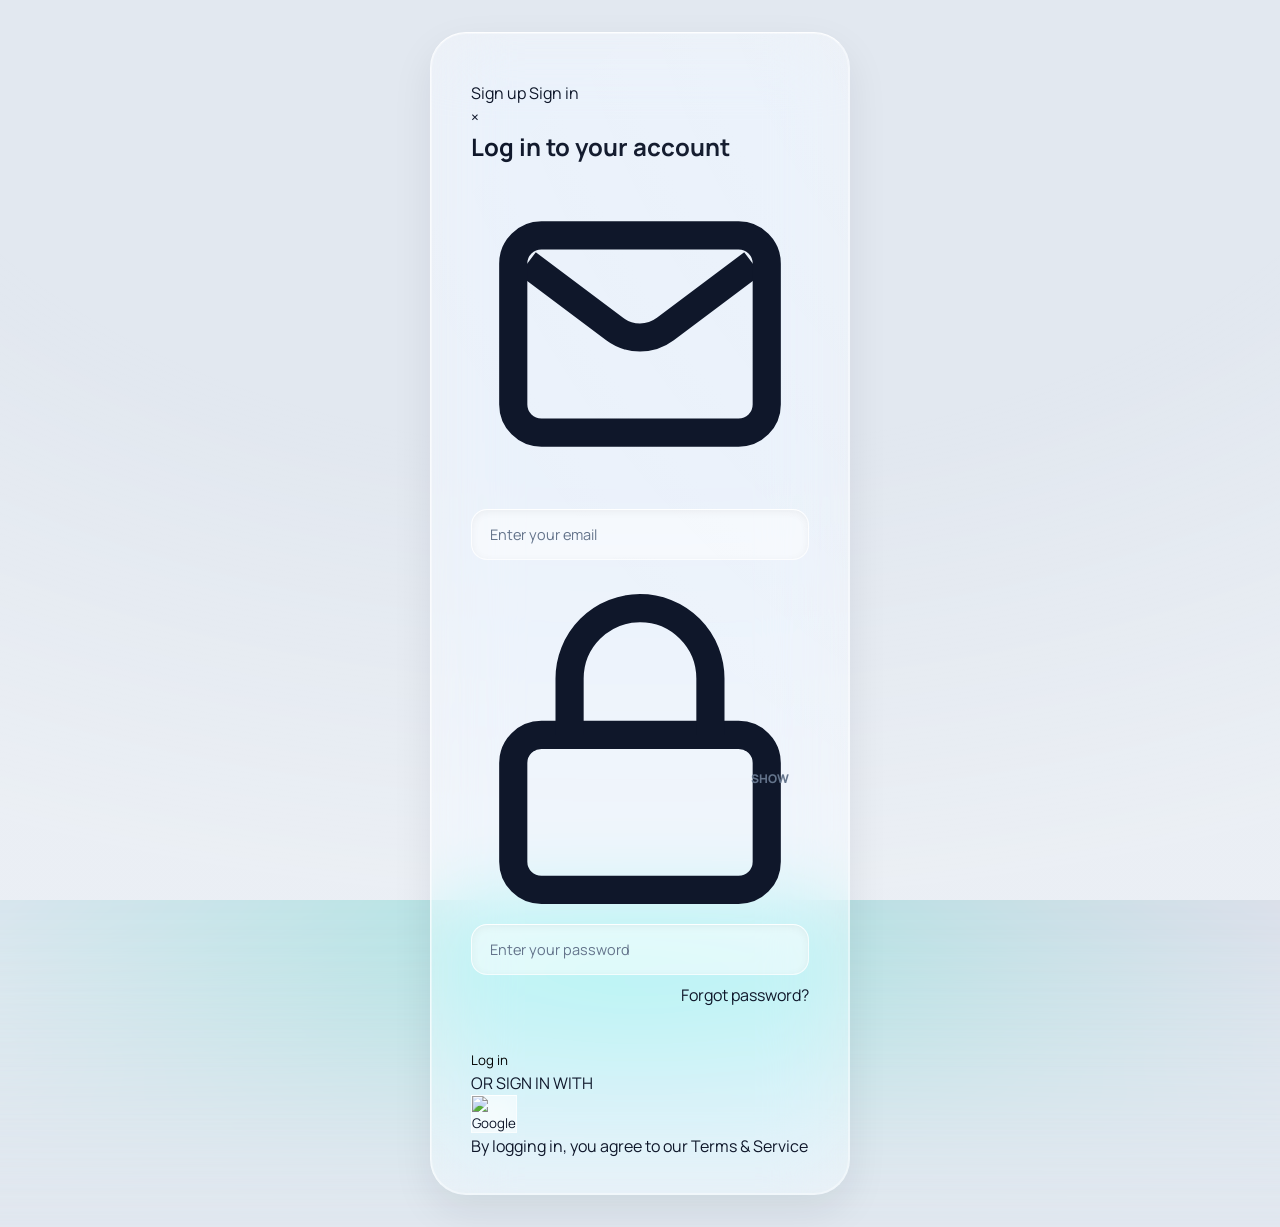
==== commit 284f5724: "Update index.html" ====
--- a/index.html
+++ b/index.html
@@ -8,76 +8,95 @@
     (function () {
       try {
         var t = localStorage.getItem('alsaflix-theme');
-        if (!t) t = 'light'; // Forced light mode default
+        if (!t) t = 'light'; 
         document.documentElement.setAttribute('data-theme', t);
       } catch (e) {}
     })();
   </script>
-<link rel="stylesheet" href="style.css">
-<link rel="icon" type="image/svg+xml" href="images/favicon.svg">
+  <link rel="stylesheet" href="style.css">
+  <link rel="icon" type="image/svg+xml" href="images/favicon.svg">
   <script src="https://challenges.cloudflare.com/turnstile/v0/api.js" async defer></script>
 </head>
 <body>
   <div class="backdrop"></div>
 
   <main class="auth-shell">
-    <div class="auth-card">
-      <div class="auth-logo">Alsa<span>Flix</span></div>
-      <p class="auth-subtitle">Log in to keep watching.</p>
+    <div class="auth-card modern-auth">
+      
+      <!-- Top Toggle & Close -->
+      <div class="modern-auth-header">
+        <div class="auth-toggle">
+          <a href="signup.html" class="toggle-btn">Sign up</a>
+          <a href="index.html" class="toggle-btn active">Sign in</a>
+        </div>
+        <a href="dashboard.html" class="auth-close" aria-label="Close">&times;</a>
+      </div>
+
+      <h2 class="modern-auth-title">Log in to your account</h2>
 
       <div class="form-banner" id="login-banner"></div>
 
       <form id="login-form" novalidate>
-        <div class="field">
-          <label for="login-email">Email</label>
-          <div class="field-input-wrap">
-            <input type="email" id="login-email" placeholder="you@example.com" autocomplete="email">
+        
+        <!-- Email Field (No label, icon matched to screenshot) -->
+        <div class="field modern-field">
+          <div class="field-input-wrap icon-left">
+            <svg class="input-icon" viewBox="0 0 24 24" fill="none" stroke="currentColor" stroke-width="2">
+              <path d="M4 7.00005L10.2 11.65C11.2667 12.45 12.7333 12.45 13.8 11.65L20 7"></path>
+              <rect x="3" y="5" width="18" height="14" rx="2"></rect>
+            </svg>
+            <input type="email" id="login-email" placeholder="Enter your email" autocomplete="email">
           </div>
           <div class="field-error" id="login-email-error"></div>
         </div>
 
-        <div class="field">
-          <label for="login-password">Password</label>
-          <div class="field-input-wrap">
+        <!-- Password Field -->
+        <div class="field modern-field">
+          <div class="field-input-wrap icon-left">
+            <svg class="input-icon" viewBox="0 0 24 24" fill="none" stroke="currentColor" stroke-width="2">
+              <rect x="3" y="11" width="18" height="11" rx="2" ry="2"></rect>
+              <path d="M7 11V7a5 5 0 0 1 10 0v4"></path>
+            </svg>
             <input type="password" id="login-password" placeholder="Enter your password" autocomplete="current-password">
             <button type="button" class="toggle-pass" id="login-toggle-pass">Show</button>
           </div>
           <div class="field-error" id="login-password-error"></div>
           
-          <div style="text-align: right; margin-top: 6px;">
-            <a href="#" id="login-forgot-pass" style="color: #e50914; text-decoration: none; font-size: 0.85rem; font-weight: 500;">Forgot password?</a>
+          <div style="text-align: right; margin-top: 8px;">
+            <a href="#" id="login-forgot-pass" class="modern-forgot">Forgot password?</a>
           </div>
         </div>
 
-        <div style="margin: 15px 0; display: flex; justify-content: center;">
+        <!-- Turnstile CAPTCHA (Centered) -->
+        <div style="margin: 20px 0; display: flex; justify-content: center;">
           <div class="cf-turnstile" data-sitekey="0x4AAAAAAD4sAHJB3aWn51TF"></div>
         </div>
 
-        <button type="submit" class="btn-primary" id="login-submit">
+        <!-- Primary White Button -->
+        <button type="submit" class="btn-white" id="login-submit">
           <span class="spinner"></span>
-          <span class="btn-label">Log In</span>
+          <span class="btn-label">Log in</span>
         </button>
       </form>
 
-      <div class="divider" style="text-align: center; margin: 15px 0; color: #aaa;"><span>OR</span></div>
+      <!-- Divider -->
+      <div class="modern-divider">OR SIGN IN WITH</div>
       
-      <button type="button" id="google-login-btn" class="btn-primary" style="background-color: #ffffff; color: #000000; display: flex; align-items: center; justify-content: center; gap: 10px; border: 1px solid #ddd;">
+      <!-- Only Google Button (Full width to match removal of Apple) -->
+      <button type="button" id="google-login-btn" class="btn-google-modern">
         <img src="https://www.gstatic.com/firebasejs/ui/2.0.0/images/auth/google.svg" alt="Google logo" width="18" height="18">
-        <span>Sign in with Google</span>
+        Google
       </button>
 
-      <p class="auth-switch" style="margin-top: 20px;">Don't have an account? <a href="signup.html">Sign up</a></p>
+      <p class="modern-footer-text">By logging in, you agree to our Terms & Service</p>
     </div>
   </main>
 
-  <footer class="footer">DESIGNED AND DEVELOPED BY <span>ALFAZ KALADAGI</span></footer>
-
   <script src="theme.js"></script>
   <script type="module" src="firebase.js"></script>
-
-<script type="module">
-  import { initLoginPage } from "./auth.js";
-initLoginPage();
-</script>
+  <script type="module">
+    import { initLoginPage } from "./auth.js";
+    initLoginPage();
+  </script>
 </body>
 </html>
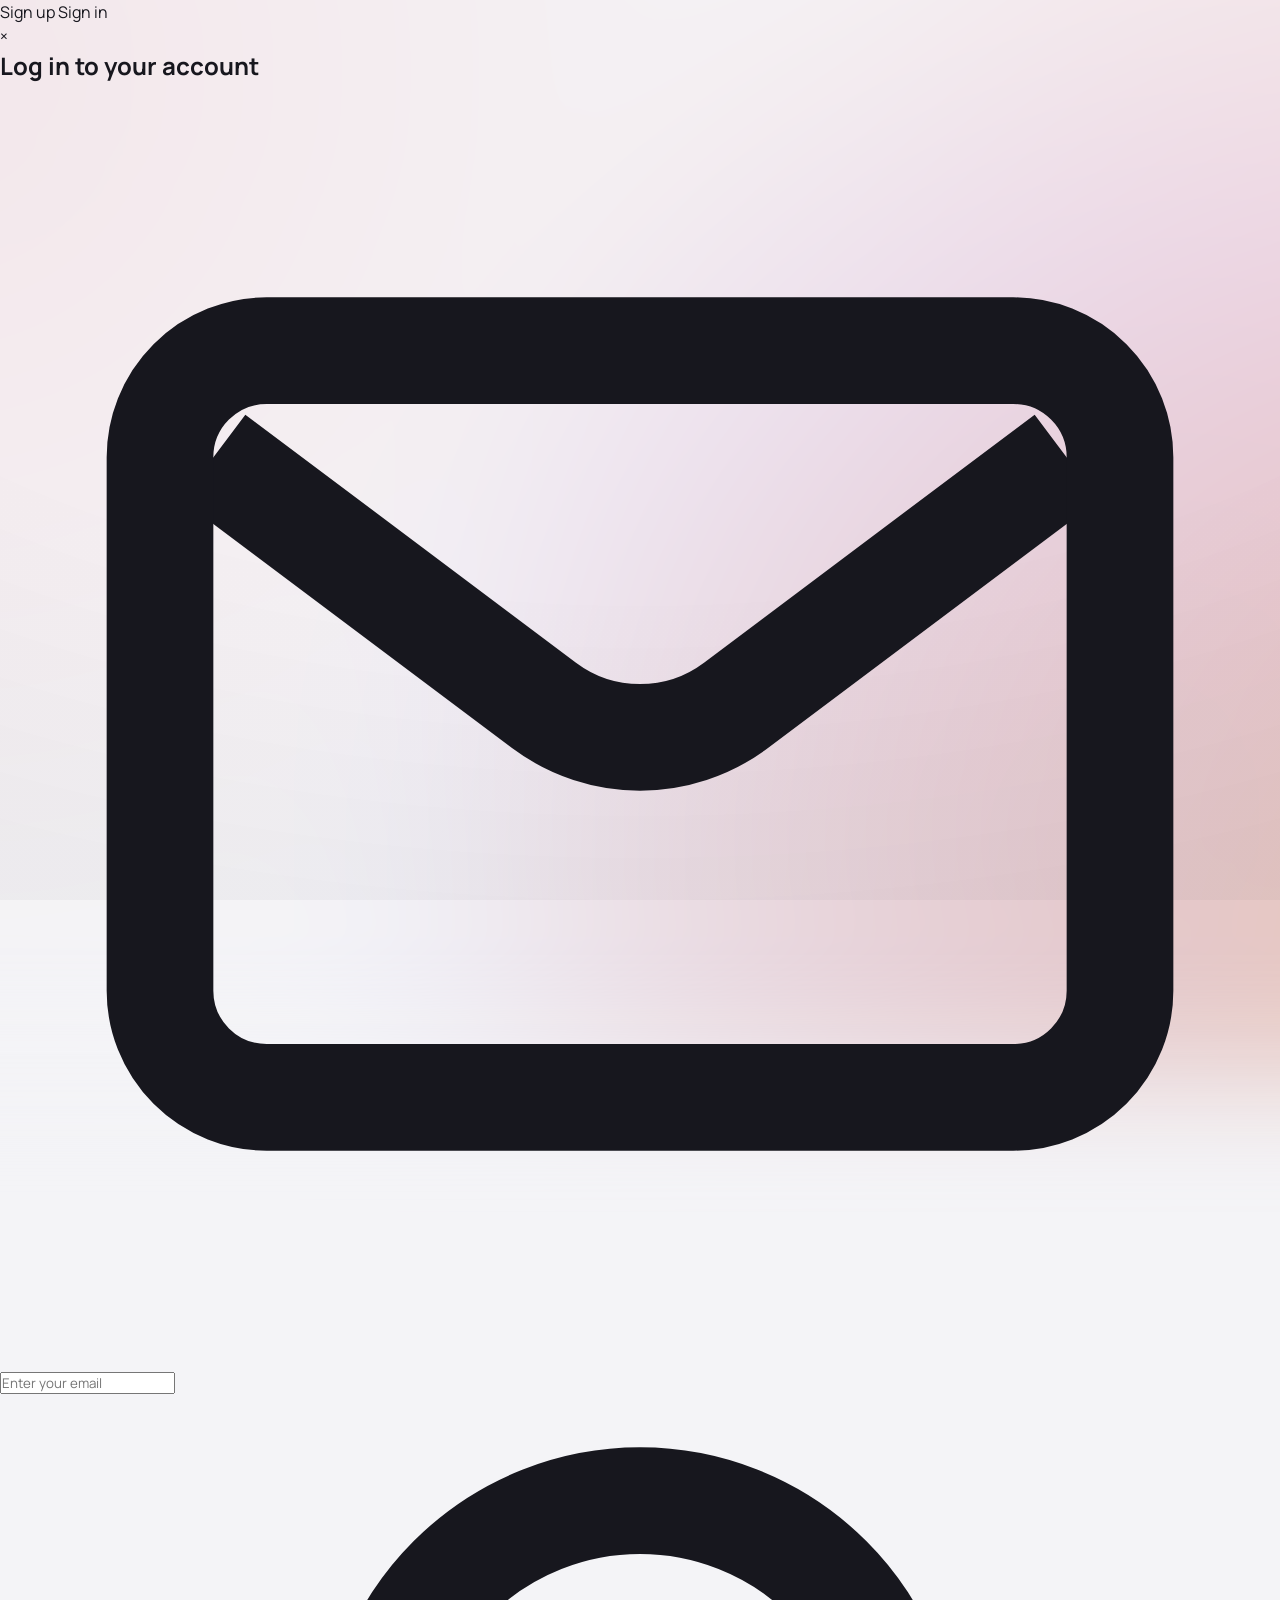
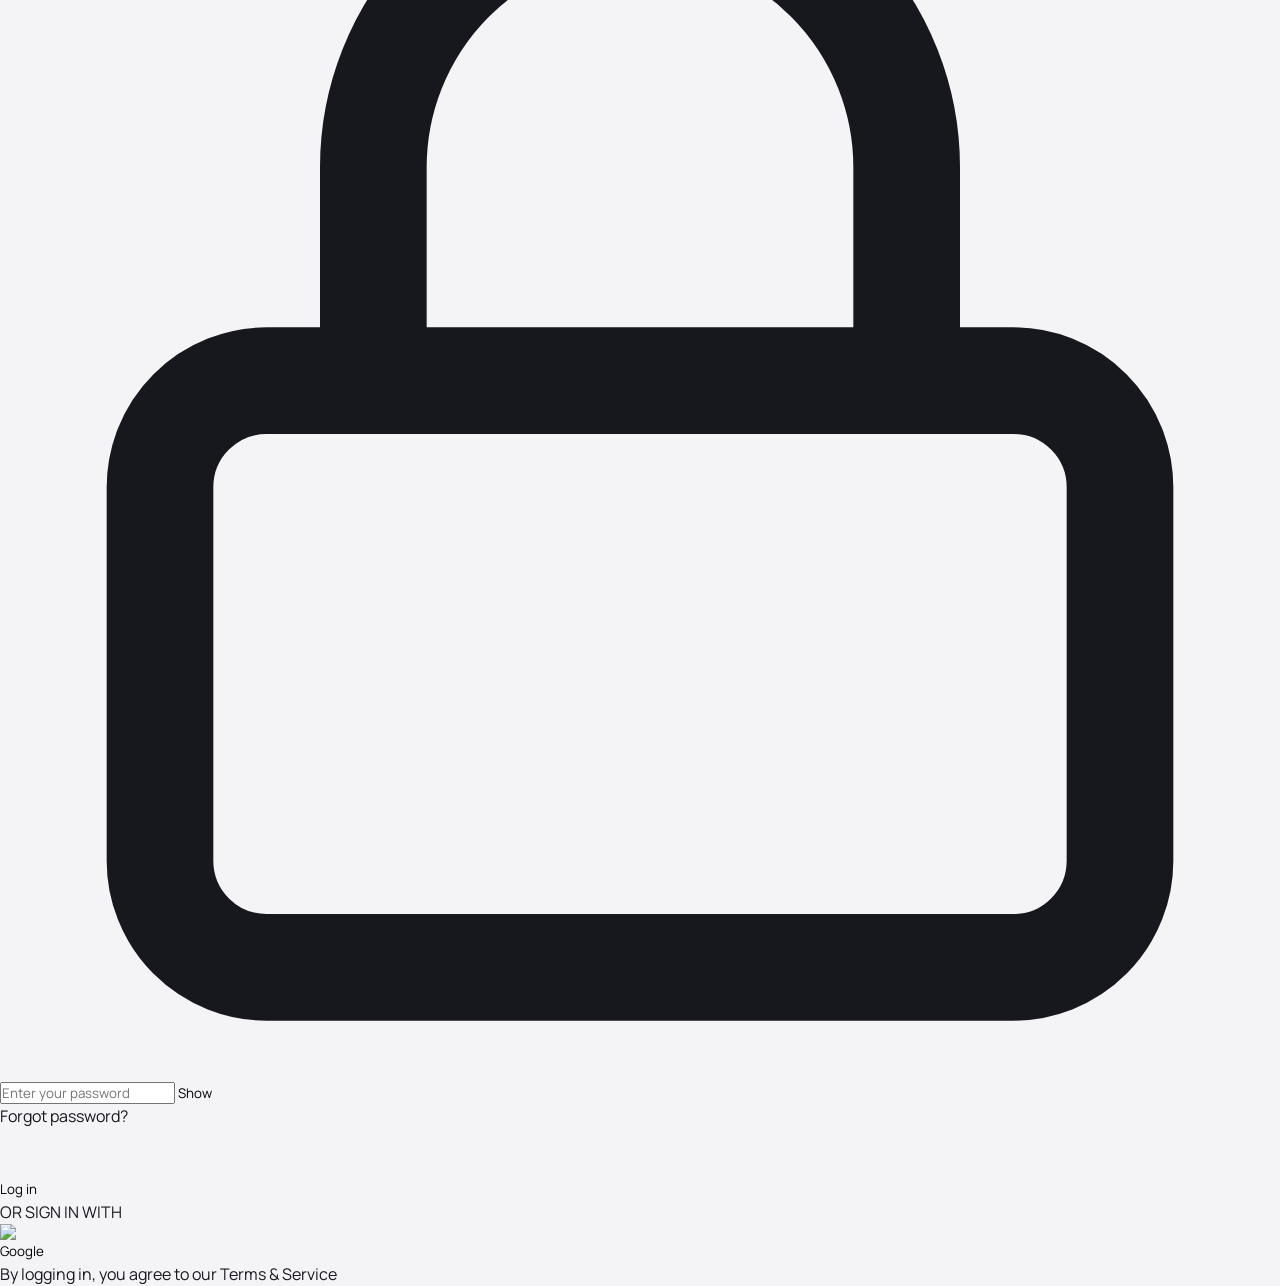
==== commit 20a3509b: "Update index.html" ====
--- a/index.html
+++ b/index.html
@@ -18,77 +18,73 @@
   <script src="https://challenges.cloudflare.com/turnstile/v0/api.js" async defer></script>
 </head>
 <body>
-  <div class="backdrop"></div>
+  <!-- Netflix Multi-Movie Collage Background -->
+  <div class="netflix-login-bg"></div>
 
-  <main class="auth-shell">
-    <div class="auth-card modern-auth">
+  <main class="netflix-login-wrapper">
+    <div class="netflix-login-card">
       
-      <!-- Top Toggle & Close -->
-      <div class="modern-auth-header">
-        <div class="auth-toggle">
-          <a href="signup.html" class="toggle-btn">Sign up</a>
-          <a href="index.html" class="toggle-btn active">Sign in</a>
+      <!-- Top Toggle & Close Button -->
+      <div class="nl-header">
+        <div class="nl-toggle">
+          <a href="signup.html" class="nl-pill-btn">Sign up</a>
+          <a href="index.html" class="nl-pill-btn active">Sign in</a>
         </div>
-        <a href="dashboard.html" class="auth-close" aria-label="Close">&times;</a>
+        <a href="dashboard.html" class="nl-close" aria-label="Close">&times;</a>
       </div>
 
-      <h2 class="modern-auth-title">Log in to your account</h2>
+      <h2 class="nl-title">Log in to your account</h2>
 
       <div class="form-banner" id="login-banner"></div>
 
       <form id="login-form" novalidate>
         
-        <!-- Email Field (No label, icon matched to screenshot) -->
-        <div class="field modern-field">
-          <div class="field-input-wrap icon-left">
-            <svg class="input-icon" viewBox="0 0 24 24" fill="none" stroke="currentColor" stroke-width="2">
-              <path d="M4 7.00005L10.2 11.65C11.2667 12.45 12.7333 12.45 13.8 11.65L20 7"></path>
-              <rect x="3" y="5" width="18" height="14" rx="2"></rect>
-            </svg>
-            <input type="email" id="login-email" placeholder="Enter your email" autocomplete="email">
-          </div>
+        <!-- Email Field with Icon -->
+        <div class="nl-field">
+          <svg class="nl-icon" viewBox="0 0 24 24" fill="none" stroke="currentColor" stroke-width="2">
+            <path d="M4 7.00005L10.2 11.65C11.2667 12.45 12.7333 12.45 13.8 11.65L20 7"></path>
+            <rect x="3" y="5" width="18" height="14" rx="2"></rect>
+          </svg>
+          <input type="email" id="login-email" placeholder="Enter your email" autocomplete="email">
           <div class="field-error" id="login-email-error"></div>
         </div>
 
-        <!-- Password Field -->
-        <div class="field modern-field">
-          <div class="field-input-wrap icon-left">
-            <svg class="input-icon" viewBox="0 0 24 24" fill="none" stroke="currentColor" stroke-width="2">
-              <rect x="3" y="11" width="18" height="11" rx="2" ry="2"></rect>
-              <path d="M7 11V7a5 5 0 0 1 10 0v4"></path>
-            </svg>
-            <input type="password" id="login-password" placeholder="Enter your password" autocomplete="current-password">
-            <button type="button" class="toggle-pass" id="login-toggle-pass">Show</button>
-          </div>
+        <!-- Password Field with Icon -->
+        <div class="nl-field">
+          <svg class="nl-icon" viewBox="0 0 24 24" fill="none" stroke="currentColor" stroke-width="2">
+            <rect x="3" y="11" width="18" height="11" rx="2" ry="2"></rect>
+            <path d="M7 11V7a5 5 0 0 1 10 0v4"></path>
+          </svg>
+          <input type="password" id="login-password" placeholder="Enter your password" autocomplete="current-password">
+          <button type="button" class="nl-toggle-pass" id="login-toggle-pass">Show</button>
           <div class="field-error" id="login-password-error"></div>
-          
-          <div style="text-align: right; margin-top: 8px;">
-            <a href="#" id="login-forgot-pass" class="modern-forgot">Forgot password?</a>
-          </div>
         </div>
 
-        <!-- Turnstile CAPTCHA (Centered) -->
-        <div style="margin: 20px 0; display: flex; justify-content: center;">
+        <!-- Forgot Password -->
+        <a href="#" id="login-forgot-pass" class="nl-forgot">Forgot password?</a>
+
+        <!-- Turnstile CAPTCHA -->
+        <div style="margin: 24px 0; display: flex; justify-content: center;">
           <div class="cf-turnstile" data-sitekey="0x4AAAAAAD4sAHJB3aWn51TF"></div>
         </div>
 
         <!-- Primary White Button -->
-        <button type="submit" class="btn-white" id="login-submit">
+        <button type="submit" class="nl-btn-primary" id="login-submit">
           <span class="spinner"></span>
           <span class="btn-label">Log in</span>
         </button>
       </form>
 
       <!-- Divider -->
-      <div class="modern-divider">OR SIGN IN WITH</div>
+      <div class="nl-divider">OR SIGN IN WITH</div>
       
-      <!-- Only Google Button (Full width to match removal of Apple) -->
-      <button type="button" id="google-login-btn" class="btn-google-modern">
+      <!-- Google Button (Matches screenshot dark style) -->
+      <button type="button" id="google-login-btn" class="nl-btn-google">
         <img src="https://www.gstatic.com/firebasejs/ui/2.0.0/images/auth/google.svg" alt="Google logo" width="18" height="18">
         Google
       </button>
 
-      <p class="modern-footer-text">By logging in, you agree to our Terms & Service</p>
+      <p class="nl-footer-text">By logging in, you agree to our Terms & Service</p>
     </div>
   </main>
 
--- a/style.css
+++ b/style.css
@@ -1,43 +1,38 @@
 /* ============================================================
-   ALSAFLIX — CORE STYLESHEET  (v7)
-   Direction: "Ultra Glassmorphism" & Cool Blue Footer Glow
-   Heavy frosted glass, vibrant ambient background blooms, 
-   translucent panels, stark white glass-edge borders, and deep 
-   floating shadows. 
-   Used by: index.html, signup.html, dashboard.html
+   ALSAFLIX — CORE STYLESHEET  (v3)
+   Direction: "Marquee Night" — a private-screening OTT theme.
+   Crimson marquee light + violet curtain glow + amber bulb accent.
+   Includes custom Image-Matched Login UI.
    ============================================================ */
 
 @import url('https://fonts.googleapis.com/css2?family=Bebas+Neue&family=Manrope:wght@400;500;600;700;800&display=swap');
 
 :root {
-  /* ---- Color: "Deep Space Glass" (dark) palette ---- */
-  --bg:            #0b0d14;   
-  --bg-alt:        #12151f;
-  
-  --bg-elevated:   rgba(255, 255, 255, 0.03); 
-  --bg-card:       rgba(255, 255, 255, 0.02);
-  --bg-input:      rgba(0, 0, 0, 0.2); 
-
-  --accent:        #ffffff;   
-  --accent-hover:  #e2e8f0;
-  --accent-dim:    rgba(255, 255, 255, 0.1);
-  --accent-amber:  #fcd34d;   
-  --accent-violet: #a78bfa;   
-
-  --text-primary:   #ffffff;
-  --text-secondary: #cbd5e1;
-  --text-tertiary:  #94a3b8;
-
-  --border:       rgba(255, 255, 255, 0.05);
-  --border-light: rgba(255, 255, 255, 0.15);
-  --border-glass-top: rgba(255, 255, 255, 0.2);
-  --border-glass-left: rgba(255, 255, 255, 0.15);
-
-  --success: #34d399;
-  --error:   #f87171;
-
-  --navbar-bg:  rgba(11, 13, 20, 0.4);
-  --scrim:      rgba(5, 7, 10, 0.6);
+  /* ---- Color: "Marquee Night" (dark) palette ---- */
+  --bg:            #07070a;
+  --bg-alt:        #0c0c11;
+  --bg-elevated:   #141419;
+  --bg-card:       #17171e;
+  --bg-input:      #1a1a21;
+
+  --accent:        #e6394f;   
+  --accent-hover:  #ff4d64;
+  --accent-dim:    rgba(230, 57, 79, 0.14);
+  --accent-amber:  #f5a623;   
+  --accent-violet: #7c5cff;   
+
+  --text-primary:   #f6f6f8;
+  --text-secondary: #9d9da6;
+  --text-tertiary:  #6c6c76;
+
+  --border:       rgba(255, 255, 255, 0.07);
+  --border-light: rgba(255, 255, 255, 0.14);
+
+  --success: #33d489;
+  --error:   #ff5c6c;
+
+  --navbar-bg:  rgba(10, 10, 13, 0.72);
+  --scrim:      rgba(5, 5, 7, 0.72);
   --aurora-op:  1;
 
   /* ---- Type ---- */
@@ -45,55 +40,50 @@
   --font-body: 'Manrope', -apple-system, BlinkMacSystemFont, sans-serif;
 
   /* ---- Layout ---- */
-  --radius-sm: 16px;       
-  --radius-md: 24px;       
-  --radius-lg: 36px;       
-  --shadow-card: 0 16px 40px rgba(0, 0, 0, 0.5), inset 0 0 0 1px rgba(255,255,255,0.05);
-  --shadow-lift: 0 24px 60px rgba(0, 0, 0, 0.7), inset 0 0 0 1px rgba(255,255,255,0.1);
+  --radius-sm: 8px;
+  --radius-md: 14px;
+  --radius-lg: 20px;
+  --shadow-card: 0 10px 30px rgba(0, 0, 0, 0.4);
+  --shadow-lift: 0 24px 50px rgba(0, 0, 0, 0.55), 0 0 0 1px var(--border-light);
   --ease: cubic-bezier(0.22, 1, 0.36, 1);
 
   color-scheme: dark;
 }
 
-/* ---- "Matinee" light theme — toggled via [data-theme="light"] on <html> ---- */
 [data-theme="light"] {
-  --bg:            #e2e8f0;
-  --bg-alt:        #f1f5f9;
-  
-  --bg-elevated:   rgba(255, 255, 255, 0.4);
-  --bg-card:       rgba(255, 255, 255, 0.3);
-  --bg-input:      rgba(255, 255, 255, 0.5);
-
-  --accent:        #0f172a;   
-  --accent-hover:  #1e293b;
-  --accent-dim:    rgba(15, 23, 42, 0.08);
-  --accent-amber:  #d97706;
-  --accent-violet: #6d28d9;
-
-  --text-primary:   #0f172a;
-  --text-secondary: #334155;
-  --text-tertiary:  #64748b;
-
-  --border:       rgba(255, 255, 255, 0.4);
-  --border-light: rgba(255, 255, 255, 0.6);
-  --border-glass-top: rgba(255, 255, 255, 0.9);
-  --border-glass-left: rgba(255, 255, 255, 0.7);
-
-  --success: #059669;
-  --error:   #dc2626;
-
-  --navbar-bg:  rgba(255, 255, 255, 0.3);
-  --scrim:      rgba(255, 255, 255, 0.4);
-  --aurora-op:  0.8;
-
-  --shadow-card: 0 16px 40px rgba(15, 23, 42, 0.08), inset 0 0 0 1px rgba(255,255,255,0.4);
-  --shadow-lift: 0 24px 60px rgba(15, 23, 42, 0.15), inset 0 0 0 1px rgba(255,255,255,0.6);
+  --bg:            #f4f4f7;
+  --bg-alt:        #ffffff;
+  --bg-elevated:   #ffffff;
+  --bg-card:       #ffffff;
+  --bg-input:      #f0eff4;
+
+  --accent:        #d92c46;
+  --accent-hover:  #c11f39;
+  --accent-dim:    rgba(217, 44, 70, 0.09);
+  --accent-amber:  #b5730a;
+  --accent-violet: #6a4bff;
+
+  --text-primary:   #17171e;
+  --text-secondary: #55555f;
+  --text-tertiary:  #85858f;
+
+  --border:       rgba(15, 15, 20, 0.09);
+  --border-light: rgba(15, 15, 20, 0.16);
+
+  --success: #1f9d63;
+  --error:   #d9364a;
+
+  --navbar-bg:  rgba(255, 255, 255, 0.75);
+  --scrim:      rgba(20, 20, 25, 0.55);
+  --aurora-op:  0.5;
+
+  --shadow-card: 0 10px 30px rgba(20, 20, 30, 0.08);
+  --shadow-lift: 0 24px 50px rgba(20, 20, 30, 0.12), 0 0 0 1px var(--border-light);
 
   color-scheme: light;
 }
 
 * { margin: 0; padding: 0; box-sizing: border-box; }
-
 html { scroll-behavior: smooth; }
 
 body {
@@ -116,1224 +106,348 @@
 input, textarea { font-family: inherit; }
 img { display: block; max-width: 100%; }
 
-::selection { background: var(--text-secondary); color: var(--bg); }
-
-:focus-visible {
-  outline: 2px solid var(--accent);
-  outline-offset: 3px;
-}
-
-::-webkit-scrollbar { width: 8px; height: 8px; }
-::-webkit-scrollbar-track { background: transparent; }
-::-webkit-scrollbar-thumb {
-  background: rgba(255, 255, 255, 0.2);
-  border-radius: 20px;
-}
-[data-theme="light"] ::-webkit-scrollbar-thumb { background: rgba(0, 0, 0, 0.2); }
-::-webkit-scrollbar-thumb:hover { background: rgba(255, 255, 255, 0.4); }
-
-/* ============================================================
-   AURORA BACKDROP
-   ============================================================ */
-.backdrop {
-  position: fixed;
-  inset: 0;
-  z-index: -2;
-  background: var(--bg);
-}
+::selection { background: var(--accent); color: #fff; }
+:focus-visible { outline: 2px solid var(--accent); outline-offset: 3px; }
+
+::-webkit-scrollbar { width: 10px; height: 10px; }
+::-webkit-scrollbar-track { background: var(--bg); }
+::-webkit-scrollbar-thumb { background: var(--bg-elevated); border: 2px solid var(--bg); border-radius: 20px; }
+::-webkit-scrollbar-thumb:hover { background: var(--border-light); }
+
+/* ============================================================
+   AURORA BACKDROP — Adjusted to match intense image glow
+   ============================================================ */
+.backdrop { position: fixed; inset: 0; z-index: -2; background: var(--bg); }
 
 body::before {
   content: '';
-  position: fixed;
-  inset: -20%;
-  z-index: -2;
-  pointer-events: none;
+  position: fixed; inset: -20%; z-index: -2; pointer-events: none;
   opacity: var(--aurora-op);
+  /* Vibrant bottom-right glow matching screenshot */
   background:
-    radial-gradient(circle at 15% 20%, rgba(99, 102, 241, 0.35), transparent 45%),   
-    radial-gradient(circle at 85% 30%, rgba(236, 72, 153, 0.25), transparent 50%),   
-    radial-gradient(circle at 50% 85%, rgba(20, 184, 166, 0.3), transparent 55%),    
-    radial-gradient(circle at 80% 80%, rgba(139, 92, 246, 0.25), transparent 45%),   
+    radial-gradient(circle at 10% 20%, rgba(230, 57, 79, 0.15), transparent 50%),
+    radial-gradient(ellipse at 95% 90%, rgba(245, 166, 35, 0.45), transparent 45%),
+    radial-gradient(circle at 80% 85%, rgba(124, 92, 255, 0.4), transparent 50%),
+    radial-gradient(circle at 100% 70%, rgba(230, 57, 79, 0.5), transparent 55%),
     var(--bg);
   background-size: 100% 100%;
-  animation: auroraDrift 28s ease-in-out infinite alternate;
-  filter: blur(80px);
+  animation: auroraDrift 20s ease-in-out infinite alternate;
+  filter: blur(60px);
   transition: opacity 0.4s var(--ease), background 0.4s var(--ease);
 }
 
 body::after {
-  content: '';
-  position: fixed;
-  inset: 0;
-  z-index: -1;
-  pointer-events: none;
-  background: radial-gradient(120% 100% at 50% 0%, transparent 40%, rgba(0, 0, 0, 0.6) 100%);
-  opacity: var(--aurora-op);
-  transition: opacity 0.4s var(--ease);
-}
-
-[data-theme="light"] body::before {
-  background:
-    radial-gradient(circle at 15% 20%, rgba(99, 102, 241, 0.4), transparent 45%),
-    radial-gradient(circle at 85% 30%, rgba(244, 114, 182, 0.4), transparent 50%),
-    radial-gradient(circle at 50% 85%, rgba(45, 212, 191, 0.4), transparent 55%),
-    var(--bg);
+  content: ''; position: fixed; inset: 0; z-index: -1; pointer-events: none;
+  background: radial-gradient(120% 100% at 50% 0%, transparent 40%, rgba(0, 0, 0, 0.7) 100%);
+  opacity: var(--aurora-op); transition: opacity 0.4s var(--ease);
 }
 
 [data-theme="light"] body::after {
-  background: radial-gradient(120% 100% at 50% 0%, transparent 50%, rgba(255, 255, 255, 0.4) 100%);
+  background: radial-gradient(120% 100% at 50% 0%, transparent 65%, rgba(20, 20, 30, 0.06) 100%);
 }
 
 @keyframes auroraDrift {
   0%   { transform: scale(1) translate(0, 0); }
-  33%  { transform: scale(1.05) translate(3%, 4%); }
-  66%  { transform: scale(0.95) translate(-3%, -2%); }
-  100% { transform: scale(1.02) translate(-2%, 5%); }
-}
-
-/* ============================================================
-   SCROLL-FADE REVEAL
-   ============================================================ */
-.reveal {
-  opacity: 0;
-  transform: translateY(30px);
-  transition: opacity 0.8s var(--ease), transform 0.8s var(--ease);
-  will-change: opacity, transform;
-}
-
-.reveal.is-visible {
-  opacity: 1;
-  transform: translateY(0);
-}
-
+  50%  { transform: scale(1.05) translate(-2%, -2%); }
+  100% { transform: scale(1.02) translate(1%, -3%); }
+}
+
+/* ============================================================
+   SCROLL-FADE REVEAL 
+   ============================================================ */
+.reveal { opacity: 0; transform: translateY(28px); transition: opacity 0.7s var(--ease), transform 0.7s var(--ease); will-change: opacity, transform; }
+.reveal.is-visible { opacity: 1; transform: translateY(0); }
 .movie-grid .reveal:nth-child(3n+1) { transition-delay: 0s; }
-.movie-grid .reveal:nth-child(3n+2) { transition-delay: 0.08s; }
-.movie-grid .reveal:nth-child(3n+3) { transition-delay: 0.16s; }
-
-/* ============================================================
-   NAVBAR (dashboard) 
+.movie-grid .reveal:nth-child(3n+2) { transition-delay: 0.05s; }
+.movie-grid .reveal:nth-child(3n+3) { transition-delay: 0.1s; }
+
+/* ============================================================
+   NAVBAR (dashboard)
    ============================================================ */
 .navbar {
-  position: sticky;
-  top: 0;
-  z-index: 50;
-  display: flex;
-  align-items: center;
-  justify-content: space-between;
-  gap: 24px;
-  padding: 16px 40px;
-  background: var(--navbar-bg);
-  backdrop-filter: blur(32px) saturate(200%);
-  -webkit-backdrop-filter: blur(32px) saturate(200%);
-  border-bottom: 1px solid var(--border);
-  box-shadow: 0 4px 30px rgba(0, 0, 0, 0.1);
-  transition: background-color 0.4s var(--ease), border-color 0.4s var(--ease);
-}
-
-.logo {
-  font-family: var(--font-display);
-  font-size: 28px;
-  letter-spacing: 2px;
-  color: var(--text-primary);
-  display: flex;
-  align-items: center;
-  gap: 6px;
-  white-space: nowrap;
-  text-shadow: 0 2px 10px rgba(0,0,0,0.3);
-}
-
-.logo span {
-  color: rgba(255, 255, 255, 0.6);
-  font-weight: 400;
-}
-[data-theme="light"] .logo span { color: var(--accent-violet); }
-
-.navbar-search {
-  flex: 1;
-  max-width: 420px;
-  position: relative;
-}
-
-.navbar-search input {
-  width: 100%;
-  padding: 12px 20px 12px 44px;
-  background: var(--bg-input);
-  border: 1px solid var(--border-light);
-  border-top: 1px solid var(--border-glass-top);
-  border-left: 1px solid var(--border-glass-left);
-  border-radius: 999px; 
-  color: var(--text-primary);
-  font-size: 14px;
-  backdrop-filter: blur(12px);
-  -webkit-backdrop-filter: blur(12px);
-  box-shadow: inset 0 2px 6px rgba(0,0,0,0.2);
-  transition: all 0.3s var(--ease);
-}
-
-[data-theme="light"] .navbar-search input {
-  box-shadow: inset 0 2px 6px rgba(0,0,0,0.05);
-}
-
+  position: sticky; top: 0; z-index: 50; display: flex; align-items: center; justify-content: space-between; gap: 24px; padding: 16px 40px;
+  background: var(--navbar-bg); backdrop-filter: blur(16px) saturate(140%); -webkit-backdrop-filter: blur(16px) saturate(140%); border-bottom: 1px solid var(--border); transition: background-color 0.4s var(--ease), border-color 0.4s var(--ease);
+}
+.navbar::after { content: ''; position: absolute; left: 0; right: 0; bottom: -1px; height: 3px; background-image: radial-gradient(circle, rgba(230, 57, 79, 0.55) 1.4px, transparent 1.6px); background-size: 14px 3px; background-repeat: repeat-x; opacity: 0.55; }
+.logo { font-family: var(--font-display); font-size: 28px; letter-spacing: 1px; color: var(--text-primary); display: flex; align-items: center; gap: 6px; white-space: nowrap; }
+.logo span { color: var(--accent); text-shadow: 0 0 18px rgba(230, 57, 79, 0.55); }
+.navbar-search { flex: 1; max-width: 420px; position: relative; }
+.navbar-search input { width: 100%; padding: 10px 16px 10px 40px; background: var(--bg-input); border: 1px solid var(--border); border-radius: 999px; color: var(--text-primary); font-size: 14px; transition: border-color 0.25s var(--ease), background 0.25s var(--ease), box-shadow 0.25s var(--ease); }
 .navbar-search input::placeholder { color: var(--text-tertiary); }
-
-.navbar-search input:focus {
-  border-color: var(--accent);
-  background: rgba(255, 255, 255, 0.1);
-  box-shadow: 0 0 0 4px var(--accent-dim), inset 0 1px 3px rgba(0,0,0,0.1);
-  outline: none;
-}
-[data-theme="light"] .navbar-search input:focus { background: #fff; }
-
-.navbar-search svg {
-  position: absolute;
-  left: 18px;
-  top: 50%;
-  transform: translateY(-50%);
-  width: 16px;
-  height: 16px;
-  stroke: var(--text-tertiary);
-  transition: stroke 0.2s var(--ease);
-}
-
-.navbar-search input:focus ~ svg { stroke: var(--text-primary); }
-
-.btn-suggest {
-  padding: 10px 22px;
-  background: rgba(255, 255, 255, 0.05);
-  border: 1px solid var(--border-light);
-  border-top: 1px solid var(--border-glass-top);
-  border-left: 1px solid var(--border-glass-left);
-  border-radius: 999px;
-  color: var(--text-primary);
-  font-size: 13px;
-  font-weight: 700;
-  white-space: nowrap;
-  min-height: 40px;
-  backdrop-filter: blur(16px);
-  -webkit-backdrop-filter: blur(16px);
-  box-shadow: 0 4px 15px rgba(0,0,0,0.1);
-  transition: all 0.3s var(--ease);
-}
-
-.btn-suggest:hover {
-  transform: translateY(-3px);
-  background: rgba(255, 255, 255, 0.15);
-  box-shadow: 0 10px 25px rgba(0, 0, 0, 0.25), inset 0 0 0 1px rgba(255,255,255,0.2);
-}
-
-.btn-suggest:active { transform: translateY(0) scale(0.95); }
-
-.navbar-right {
-  display: flex;
-  align-items: center;
-  gap: 16px;
-}
-
-.btn-logout {
-  padding: 10px 22px;
-  background: transparent;
-  border: 1px solid var(--border);
-  border-radius: 999px;
-  color: var(--text-secondary);
-  font-size: 13px;
-  font-weight: 700;
-  min-height: 40px;
-  transition: all 0.3s var(--ease);
-  white-space: nowrap;
-}
-
-.btn-logout:hover {
-  border-color: var(--text-primary);
-  color: var(--text-primary);
-  background: rgba(255, 255, 255, 0.05);
-  transform: translateY(-2px);
-}
-
-#theme-toggle {
-  width: 42px;
-  height: 42px;
-  flex-shrink: 0;
-  display: flex;
-  align-items: center;
-  justify-content: center;
-  font-size: 16px;
-  border-radius: 50%;
-  border: 1px solid var(--border-light);
-  border-top: 1px solid var(--border-glass-top);
-  border-left: 1px solid var(--border-glass-left);
-  background: rgba(255, 255, 255, 0.05);
-  backdrop-filter: blur(12px);
-  -webkit-backdrop-filter: blur(12px);
-  transition: all 0.35s var(--ease);
-}
-
-#theme-toggle:hover {
-  transform: rotate(-18deg) scale(1.1);
-  background: rgba(255, 255, 255, 0.15);
-  box-shadow: 0 8px 20px rgba(0, 0, 0, 0.2);
-}
-
-#theme-toggle:active { transform: scale(0.92); }
-
-/* ============================================================
-   AUTH PAGES 
-   ============================================================ */
-.auth-shell {
-  flex: 1;
-  display: flex;
-  align-items: center;
-  justify-content: center;
-  padding: 32px 20px;
-  position: relative;
-}
-
-.auth-card {
-  position: relative;
-  width: 100%;
-  max-width: 420px;
-  background: var(--bg-elevated);
-  border: 1px solid var(--border);
-  border-top: 1px solid var(--border-glass-top);
-  border-left: 1px solid var(--border-glass-left);
-  border-radius: var(--radius-lg);
-  padding: 48px 40px 36px;
-  box-shadow: var(--shadow-card);
-  backdrop-filter: blur(40px) saturate(200%);
-  -webkit-backdrop-filter: blur(40px) saturate(200%);
-  animation: rise 0.8s cubic-bezier(0.16, 1, 0.3, 1) both;
-  overflow: hidden;
-  transition: background-color 0.4s var(--ease), border-color 0.4s var(--ease), box-shadow 0.4s var(--ease);
-}
-
-.auth-card::before {
-  content: '';
-  position: absolute;
-  top: -50%; left: -50%;
-  width: 200%; height: 200%;
-  background: radial-gradient(circle at 50% 0%, rgba(255,255,255,0.1), transparent 50%);
-  transform: rotate(45deg);
-  pointer-events: none;
-}
-
-@keyframes rise {
-  from { opacity: 0; transform: translateY(40px) scale(0.95); }
-  to { opacity: 1; transform: translateY(0) scale(1); }
-}
-
-.auth-logo {
-  font-family: var(--font-display);
-  font-size: 42px;
-  text-align: center;
-  letter-spacing: 2px;
-  margin-bottom: 8px;
-  text-shadow: 0 4px 15px rgba(0,0,0,0.4);
-}
-
-.auth-logo span {
-  color: rgba(255, 255, 255, 0.5);
-  font-weight: 400;
-}
-[data-theme="light"] .auth-logo span { color: var(--accent-violet); }
-
-.auth-subtitle {
-  text-align: center;
-  color: var(--text-secondary);
-  font-size: 14.5px;
-  margin-bottom: 36px;
-}
-
-.field { margin-bottom: 20px; }
-
-.field label {
-  display: block;
-  font-size: 13px;
-  font-weight: 700;
-  color: var(--text-secondary);
-  margin-bottom: 8px;
-  letter-spacing: 0.5px;
-  text-shadow: 0 1px 2px rgba(0,0,0,0.2);
-}
-[data-theme="light"] .field label { text-shadow: none; }
-
+.navbar-search input:focus { border-color: var(--accent); box-shadow: 0 0 0 4px var(--accent-dim); outline: none;}
+.navbar-search svg { position: absolute; left: 14px; top: 50%; transform: translateY(-50%); width: 16px; height: 16px; stroke: var(--text-tertiary); transition: stroke 0.2s var(--ease); }
+.navbar-search input:focus ~ svg { stroke: var(--accent); }
+.btn-suggest { padding: 9px 18px; background: linear-gradient(135deg, rgba(230, 57, 79, 0.16), rgba(124, 92, 255, 0.12)); border: 1px solid var(--border-light); border-radius: 999px; color: var(--text-primary); font-size: 13px; font-weight: 700; white-space: nowrap; min-height: 38px; transition: transform 0.2s var(--ease), border-color 0.2s var(--ease), box-shadow 0.2s var(--ease); }
+.btn-suggest:hover { transform: translateY(-2px); border-color: var(--accent); box-shadow: 0 8px 20px rgba(230, 57, 79, 0.25); }
+.btn-suggest:active { transform: translateY(0) scale(0.97); }
+.navbar-right { display: flex; align-items: center; gap: 16px; }
+.btn-logout { padding: 9px 18px; background: transparent; border: 1px solid var(--border-light); border-radius: var(--radius-sm); color: var(--text-secondary); font-size: 13px; font-weight: 700; min-height: 38px; transition: all 0.2s var(--ease); white-space: nowrap; }
+.btn-logout:hover { border-color: var(--accent); color: var(--text-primary); background: var(--accent-dim); transform: translateY(-1px); }
+#theme-toggle { width: 38px; height: 38px; flex-shrink: 0; display: flex; align-items: center; justify-content: center; font-size: 16px; border-radius: 50%; border: 1px solid var(--border-light); background: var(--bg-input); transition: transform 0.35s var(--ease), border-color 0.2s var(--ease), box-shadow 0.2s var(--ease), background-color 0.3s var(--ease); }
+#theme-toggle:hover { transform: rotate(-18deg) scale(1.08); border-color: var(--accent-amber); box-shadow: 0 0 16px rgba(245, 166, 35, 0.35); }
+
+/* ============================================================
+   AUTH PAGES (Standard/Signup) 
+   ============================================================ */
+.auth-shell { flex: 1; display: flex; align-items: center; justify-content: center; padding: 32px 20px; position: relative; }
+.auth-card { position: relative; width: 100%; max-width: 400px; background: linear-gradient(180deg, var(--bg-card), var(--bg-elevated)); border: 1px solid var(--border); border-radius: var(--radius-lg); padding: 44px 36px 32px; box-shadow: var(--shadow-card); backdrop-filter: blur(10px); animation: rise 0.6s var(--ease) both; overflow: hidden; transition: background-color 0.4s var(--ease), border-color 0.4s var(--ease), box-shadow 0.4s var(--ease); }
+.auth-card::before { content: ''; position: absolute; top: 0; left: 0; right: 0; height: 4px; background: linear-gradient(90deg, var(--accent), var(--accent-violet), var(--accent-amber)); background-size: 200% 100%; animation: marqueeShift 6s linear infinite; }
+@keyframes marqueeShift { 0% { background-position: 0% 0%; } 100% { background-position: 200% 0%; } }
+@keyframes rise { from { opacity: 0; transform: translateY(16px); } to { opacity: 1; transform: translateY(0); } }
+.auth-logo { font-family: var(--font-display); font-size: 34px; text-align: center; letter-spacing: 1px; margin-bottom: 4px; }
+.auth-logo span { color: var(--accent); text-shadow: 0 0 18px rgba(230, 57, 79, 0.5); }
+.auth-subtitle { text-align: center; color: var(--text-secondary); font-size: 14px; margin-bottom: 28px; }
+.field { margin-bottom: 16px; }
+.field label { display: block; font-size: 12.5px; font-weight: 700; color: var(--text-secondary); margin-bottom: 6px; letter-spacing: 0.3px; }
 .field-input-wrap { position: relative; }
-
-.field input,
-.field-input-wrap textarea {
-  width: 100%;
-  padding: 15px 18px;
-  background: var(--bg-input);
-  border: 1px solid var(--border-light);
-  border-top: 1px solid var(--border-glass-top);
-  border-left: 1px solid var(--border-glass-left);
-  border-radius: var(--radius-sm);
-  color: var(--text-primary);
-  font-size: 14.5px;
-  box-shadow: inset 0 2px 8px rgba(0,0,0,0.15);
-  transition: all 0.3s var(--ease);
-}
-
-[data-theme="light"] .field input,
-[data-theme="light"] .field-input-wrap textarea {
-  box-shadow: inset 0 2px 8px rgba(0,0,0,0.05);
-}
-
-.field input::placeholder,
-.field-input-wrap textarea::placeholder { color: var(--text-tertiary); }
-
-.field input:focus,
-.field-input-wrap textarea:focus {
-  border-color: var(--accent);
-  background: rgba(255, 255, 255, 0.08);
-  box-shadow: 0 0 0 4px var(--accent-dim), inset 0 1px 3px rgba(0,0,0,0.1);
-  outline: none;
-}
-[data-theme="light"] .field input:focus { background: rgba(255, 255, 255, 0.8); }
-
-.field input.error { border-color: var(--error); box-shadow: 0 0 0 4px rgba(248, 113, 113, 0.2); }
-
-.toggle-pass {
-  position: absolute;
-  right: 16px;
-  top: 50%;
-  transform: translateY(-50%);
-  background: none;
-  color: var(--text-tertiary);
-  font-size: 12px;
-  font-weight: 800;
-  text-transform: uppercase;
-  padding: 8px 4px;
-  transition: color 0.2s var(--ease);
-}
-
-.toggle-pass:hover { color: var(--text-primary); }
-
-.field-hint {
-  font-size: 12.5px;
-  color: var(--text-tertiary);
-  margin-top: 6px;
-}
-
-.field-error {
-  font-size: 13px;
-  color: var(--error);
-  margin-top: 8px;
-  font-weight: 500;
-  display: none;
-}
-
+.field input, .field-input-wrap textarea { width: 100%; padding: 12px 14px; background: var(--bg-input); border: 1px solid var(--border); border-radius: var(--radius-sm); color: var(--text-primary); font-size: 14px; transition: border-color 0.2s var(--ease), box-shadow 0.2s var(--ease), background 0.2s var(--ease); outline: none;}
+.field input::placeholder, .field-input-wrap textarea::placeholder { color: var(--text-tertiary); }
+.field input:focus, .field-input-wrap textarea:focus { border-color: var(--accent); box-shadow: 0 0 0 3px var(--accent-dim); }
+.field input.error { border-color: var(--error); }
+.toggle-pass { position: absolute; right: 12px; top: 50%; transform: translateY(-50%); background: none; color: var(--text-tertiary); font-size: 12px; font-weight: 700; padding: 8px 4px; transition: color 0.2s var(--ease); }
+.toggle-pass:hover { color: var(--accent); }
+.field-error { font-size: 12.5px; color: var(--error); margin-top: 6px; display: none; }
 .field-error.show { display: block; animation: rise 0.25s var(--ease) both; }
 
-#login-forgot-pass { transition: color 0.2s var(--ease); }
-#login-forgot-pass:hover { color: var(--text-primary) !important; }
-
-/* ---- Buttons ---- */
-.btn-primary {
-  position: relative;
-  width: 100%;
-  padding: 15px;
-  background: rgba(255, 255, 255, 0.1);
-  color: var(--text-primary);
-  border: 1px solid var(--border-light);
-  border-top: 1px solid var(--border-glass-top);
-  border-left: 1px solid var(--border-glass-left);
-  border-radius: 999px; 
-  font-size: 15.5px;
-  font-weight: 800;
-  margin-top: 16px;
-  min-height: 52px;
-  overflow: hidden;
-  display: flex;
-  align-items: center;
-  justify-content: center;
-  gap: 10px;
-  backdrop-filter: blur(12px);
-  -webkit-backdrop-filter: blur(12px);
-  box-shadow: 0 8px 20px rgba(0, 0, 0, 0.2);
-  transition: all 0.3s var(--ease);
-}
-
-[data-theme="light"] .btn-primary {
-  background: rgba(15, 23, 42, 0.8);
-  color: #fff;
-}
-
-.btn-primary::before {
-  content: '';
-  position: absolute;
-  top: 0; left: -100%;
-  width: 50%; height: 100%;
-  background: linear-gradient(115deg, transparent, rgba(255, 255, 255, 0.3), transparent);
-  transform: skewX(-20deg);
-  transition: left 0.7s var(--ease);
-}
-
-.btn-primary:hover {
-  background: rgba(255, 255, 255, 0.2);
-  box-shadow: 0 12px 30px rgba(0, 0, 0, 0.3), inset 0 0 0 1px rgba(255,255,255,0.3);
-  transform: translateY(-2px);
-}
-
-[data-theme="light"] .btn-primary:hover {
-  background: rgba(15, 23, 42, 1);
-  box-shadow: 0 12px 30px rgba(15, 23, 42, 0.3);
-}
-
-.btn-primary:hover::before { left: 200%; }
-
-.btn-primary:active { transform: translateY(0) scale(0.97); box-shadow: 0 4px 10px rgba(0, 0, 0, 0.2); }
-.btn-primary:disabled { opacity: 0.5; cursor: not-allowed; }
-.btn-primary:disabled:hover { box-shadow: none; transform: none; }
-
-.spinner {
-  width: 18px;
-  height: 18px;
-  border: 2.5px solid rgba(255, 255, 255, 0.2);
-  border-top-color: #fff;
-  border-radius: 50%;
-  animation: spin 0.7s linear infinite;
-  display: none;
-}
+/* Buttons */
+.btn-primary { position: relative; width: 100%; padding: 13px; background: linear-gradient(135deg, var(--accent), #c8203a); color: #fff; border-radius: var(--radius-sm); font-size: 14.5px; font-weight: 700; margin-top: 8px; min-height: 46px; overflow: hidden; display: flex; align-items: center; justify-content: center; gap: 8px; transition: transform 0.15s var(--ease), box-shadow 0.25s var(--ease), background 0.25s var(--ease); }
+.btn-primary::before { content: ''; position: absolute; top: 0; left: -60%; width: 40%; height: 100%; background: linear-gradient(115deg, transparent, rgba(255, 255, 255, 0.35), transparent); transform: skewX(-20deg); transition: left 0.6s var(--ease); }
+.btn-primary:hover { background: linear-gradient(135deg, var(--accent-hover), var(--accent)); box-shadow: 0 10px 28px rgba(230, 57, 79, 0.35); }
+.btn-primary:hover::before { left: 130%; }
+.btn-primary:active { transform: scale(0.98); }
+.btn-primary:disabled { opacity: 0.6; cursor: not-allowed; }
+
+.spinner { width: 16px; height: 16px; border: 2px solid rgba(255, 255, 255, 0.35); border-top-color: #fff; border-radius: 50%; animation: spin 0.7s linear infinite; display: none; }
 .spinner.show { display: inline-block; }
 @keyframes spin { to { transform: rotate(360deg); } }
 
-#google-login-btn {
-  background: rgba(0, 0, 0, 0.2) !important;
-  color: var(--text-primary) !important;
-  border: 1px solid var(--border-light) !important;
-  border-top: 1px solid var(--border-glass-top) !important;
-  border-left: 1px solid var(--border-glass-left) !important;
-  backdrop-filter: blur(12px);
-  -webkit-backdrop-filter: blur(12px);
-}
-[data-theme="light"] #google-login-btn {
-  background: rgba(255, 255, 255, 0.5) !important;
-  color: #0f172a !important;
-}
-
-#google-login-btn:hover {
-  background: rgba(255, 255, 255, 0.1) !important;
-  box-shadow: 0 10px 25px rgba(0, 0, 0, 0.2) !important;
-}
-[data-theme="light"] #google-login-btn:hover {
-  background: rgba(255, 255, 255, 0.8) !important;
-}
-
-.divider { position: relative; margin: 24px 0; }
-
-.divider span {
-  position: relative;
-  z-index: 1;
-  padding: 0 16px;
-  background: transparent;
-  color: var(--text-secondary);
-  font-size: 12px;
-  font-weight: 800;
-  text-transform: uppercase;
-  letter-spacing: 1px;
-}
-
-.divider::before {
-  content: '';
-  position: absolute;
-  left: 0; right: 0; top: 50%;
-  height: 1px;
-  background: linear-gradient(90deg, transparent, rgba(255,255,255,0.2), transparent);
-  z-index: 0;
-}
-
-[data-theme="light"] .divider::before {
-  background: linear-gradient(90deg, transparent, rgba(0,0,0,0.1), transparent);
-}
-
-.form-banner {
-  padding: 14px 18px;
-  border-radius: var(--radius-sm);
-  font-size: 14px;
-  font-weight: 500;
-  margin-bottom: 24px;
-  backdrop-filter: blur(10px);
-  display: none;
-}
-
+.form-banner { padding: 11px 14px; border-radius: var(--radius-sm); font-size: 13px; margin-bottom: 16px; display: none; }
 .form-banner.show { display: block; animation: rise 0.3s var(--ease) both; }
-
-.form-banner.error {
-  background: rgba(248, 113, 113, 0.15);
-  border: 1px solid rgba(248, 113, 113, 0.3);
-  color: #fca5a5;
-}
-[data-theme="light"] .form-banner.error { color: var(--error); }
-
-.form-banner.success {
-  background: rgba(52, 211, 153, 0.15);
-  border: 1px solid rgba(52, 211, 153, 0.3);
-  color: #6ee7b7;
-}
-[data-theme="light"] .form-banner.success { color: var(--success); }
-
-.auth-switch {
-  text-align: center;
-  margin-top: 32px;
-  font-size: 14.5px;
-  color: var(--text-secondary);
-}
-
-.auth-switch a { 
-  color: var(--text-primary); 
-  font-weight: 800; 
-  text-decoration: underline;
-  text-decoration-color: rgba(255,255,255,0.3);
-  text-underline-offset: 4px;
-  transition: all 0.2s var(--ease); 
-}
-.auth-switch a:hover { 
-  text-decoration-color: var(--text-primary);
-  text-shadow: 0 0 10px rgba(255,255,255,0.5);
-}
-[data-theme="light"] .auth-switch a:hover { text-shadow: none; text-decoration-color: var(--accent); }
-
-/* ============================================================
-   DASHBOARD 
-   ============================================================ */
-.dashboard-main {
-  flex: 1;
-  padding: 48px 40px 80px;
-  max-width: 1400px;
-  width: 100%;
-  margin: 0 auto;
-}
-
-.welcome-block { margin-bottom: 40px; }
-
-.welcome-eyebrow {
-  font-size: 13.5px;
-  font-weight: 800;
-  color: var(--text-tertiary);
-  text-transform: uppercase;
-  letter-spacing: 3px;
-  margin-bottom: 10px;
-}
-
-.welcome-title {
-  font-family: var(--font-display);
-  font-size: clamp(36px, 6vw, 56px);
-  letter-spacing: 1.5px;
-  position: relative;
-  display: inline-block;
-  font-weight: 500;
-  text-shadow: 0 4px 20px rgba(0,0,0,0.5);
-}
-[data-theme="light"] .welcome-title { text-shadow: none; }
-
-.welcome-title span {
-  background: linear-gradient(90deg, #a78bfa, #fcd34d);
-  -webkit-background-clip: text;
-  -webkit-text-fill-color: transparent;
-  font-weight: 700;
-}
-
-.results-meta {
-  font-size: 14.5px;
-  color: var(--text-tertiary);
-  margin: 4px 0 32px;
-  font-weight: 500;
-}
-
-.movie-grid {
-  display: grid;
-  grid-template-columns: repeat(auto-fill, minmax(220px, 1fr));
-  gap: 32px;
-}
-
-.movie-card {
-  position: relative;
-  background: var(--bg-card);
-  border: 1px solid var(--border);
-  border-top: 1px solid var(--border-glass-top);
-  border-left: 1px solid var(--border-glass-left);
-  border-radius: var(--radius-md);
-  padding: 10px; 
-  overflow: hidden;
-  backdrop-filter: blur(24px);
-  -webkit-backdrop-filter: blur(24px);
-  box-shadow: 0 8px 32px rgba(0, 0, 0, 0.3);
-  transition: transform 0.5s var(--ease), box-shadow 0.5s var(--ease), background-color 0.5s var(--ease), opacity 0.8s var(--ease);
-}
-
-.movie-card::before {
-  content: '';
-  position: absolute;
-  inset: 0;
-  border-radius: inherit;
-  background: radial-gradient(800px circle at var(--mouse-x, 50%) var(--mouse-y, 50%), rgba(255,255,255,0.06), transparent 40%);
-  z-index: 1;
-  opacity: 0;
-  transition: opacity 0.5s var(--ease);
-  pointer-events: none;
-}
-
-.movie-card::after {
-  content: '';
-  position: absolute;
-  inset: 0;
-  background: linear-gradient(115deg, transparent 40%, rgba(255, 255, 255, 0.1) 50%, transparent 60%);
-  transform: translateX(-150%);
-  transition: transform 0.8s var(--ease);
-  pointer-events: none;
-  z-index: 2;
-  border-radius: inherit;
-}
-
-.movie-card:hover {
-  transform: translateY(-12px) scale(1.03);
-  box-shadow: var(--shadow-lift);
-  background: var(--bg-elevated);
-}
-
-.movie-card:hover::before { opacity: 1; }
-.movie-card:hover::after { transform: translateX(150%); }
-
-.movie-poster-wrap {
-  position: relative;
-  aspect-ratio: 2 / 3;
-  overflow: hidden;
-  border-radius: 16px; 
-  background: rgba(0, 0, 0, 0.3);
-  box-shadow: inset 0 2px 10px rgba(0,0,0,0.5);
-}
-
-.movie-poster-wrap::after {
-  content: '';
-  position: absolute;
-  inset: 0;
-  background: linear-gradient(180deg, transparent 40%, rgba(0, 0, 0, 0.8) 100%);
-  opacity: 0;
-  transition: opacity 0.5s var(--ease);
-  z-index: 2;
-}
-
-.movie-card:hover .movie-poster-wrap::after { opacity: 1; }
-
-.movie-poster-wrap img {
-  width: 100%;
-  height: 100%;
-  object-fit: cover;
-  transition: transform 0.7s cubic-bezier(0.2, 0.8, 0.2, 1);
-}
-
-.movie-card:hover .movie-poster-wrap img { transform: scale(1.1); }
-
-.movie-body { 
-  position: relative;
-  padding: 20px 10px 10px; 
-  text-align: center; 
-  z-index: 3;
-}
-
-.movie-title {
-  font-size: 15.5px;
-  font-weight: 800;
-  margin-bottom: 18px;
-  overflow: hidden;
-  text-overflow: ellipsis;
-  white-space: nowrap;
-  letter-spacing: 0.5px;
-  text-shadow: 0 2px 4px rgba(0,0,0,0.5);
-}
-[data-theme="light"] .movie-title { text-shadow: none; }
-
-.btn-watch {
-  position: relative;
-  width: 100%;
-  padding: 12px;
-  min-height: 46px;
-  background: rgba(255, 255, 255, 0.08);
-  color: var(--text-primary);
-  border: 1px solid var(--border-light);
-  border-top: 1px solid var(--border-glass-top);
-  border-left: 1px solid var(--border-glass-left);
-  border-radius: 999px; 
-  font-size: 14px;
-  font-weight: 800;
+.form-banner.error { background: rgba(255, 92, 108, 0.1); border: 1px solid rgba(255, 92, 108, 0.3); color: var(--error); }
+.form-banner.success { background: rgba(51, 212, 137, 0.1); border: 1px solid rgba(51, 212, 137, 0.3); color: var(--success); }
+.auth-switch { text-align: center; margin-top: 22px; font-size: 13.5px; color: var(--text-secondary); }
+.auth-switch a { color: var(--accent); font-weight: 700; transition: color 0.2s var(--ease); }
+.auth-switch a:hover { color: var(--accent-hover); }
+
+/* ============================================================
+   NEW MODERN AUTH UI (Login Page) - Image Matched
+   ============================================================ */
+.modern-auth {
+  max-width: 420px;
+  background: rgba(18, 18, 22, 0.65);
+  border: 1px solid rgba(255, 255, 255, 0.08);
+  border-radius: 28px;
+  padding: 36px 32px 28px;
+  backdrop-filter: blur(50px) saturate(150%);
+  -webkit-backdrop-filter: blur(50px) saturate(150%);
+  box-shadow: 0 30px 60px rgba(0,0,0,0.5);
+  margin: auto;
+}
+.modern-auth::before { display: none; /* remove top marquee border */ }
+
+.modern-auth-header { display: flex; justify-content: space-between; align-items: center; margin-bottom: 32px; }
+
+.auth-toggle {
   display: flex;
-  align-items: center;
-  justify-content: center;
-  gap: 8px;
-  overflow: hidden;
-  box-shadow: 0 4px 15px rgba(0,0,0,0.1);
-  transition: all 0.3s var(--ease);
-}
-
-[data-theme="light"] .btn-watch { background: rgba(255,255,255,0.6); color: #0f172a; }
-
-.btn-watch:hover {
-  background: rgba(255, 255, 255, 0.2);
-  color: #fff;
-  box-shadow: 0 10px 25px rgba(0, 0, 0, 0.3), inset 0 0 0 1px rgba(255,255,255,0.2);
-  transform: translateY(-2px);
-}
-
-[data-theme="light"] .btn-watch:hover {
-  background: #0f172a; color: #fff;
-}
-
-.btn-watch svg { width: 15px; height: 15px; }
-
-.empty-state {
-  text-align: center;
-  padding: 120px 20px;
-  color: var(--text-tertiary);
-}
-
-.empty-state svg {
-  width: 56px;
-  height: 56px;
-  stroke: var(--text-tertiary);
-  margin-bottom: 20px;
-  opacity: 0.5;
-}
-
-.empty-state p { font-size: 16px; font-weight: 500; }
-
-/* Skeleton loading state */
-.skeleton-card {
-  background: var(--bg-card);
-  border: 1px solid var(--border);
-  border-radius: var(--radius-md);
-  padding: 10px;
-  overflow: hidden;
-  backdrop-filter: blur(10px);
-}
-
-.skeleton-poster,
-.skeleton-line,
-.skeleton-btn {
-  background: linear-gradient(100deg, rgba(255,255,255,0.02) 30%, rgba(255,255,255,0.08) 50%, rgba(255,255,255,0.02) 70%);
-  background-size: 200% 100%;
-  animation: shimmer 2s cubic-bezier(0.4, 0, 0.2, 1) infinite;
-}
-
-[data-theme="light"] .skeleton-poster,
-[data-theme="light"] .skeleton-line,
-[data-theme="light"] .skeleton-btn {
-  background: linear-gradient(100deg, rgba(0,0,0,0.05) 30%, rgba(0,0,0,0.1) 50%, rgba(0,0,0,0.05) 70%);
-}
-
-.skeleton-poster { aspect-ratio: 2 / 3; border-radius: 16px; }
-
-.skeleton-line {
-  height: 16px;
-  margin: 20px 10px 0;
-  border-radius: 8px;
-}
-
-.skeleton-btn {
-  height: 46px;
-  margin: 18px 10px 10px;
+  background: rgba(255, 255, 255, 0.06);
   border-radius: 999px;
-}
-
-@keyframes shimmer {
-  0% { background-position: 200% 0; }
-  100% { background-position: -200% 0; }
-}
-
-/* ============================================================
-   SUGGEST-MOVIE MODAL 
-   ============================================================ */
-.modal-overlay {
-  position: fixed;
-  inset: 0;
-  z-index: 100;
-  display: none;
-  align-items: center;
-  justify-content: center;
-  padding: 20px;
-  background: rgba(0, 0, 0, 0.4);
-  backdrop-filter: blur(20px);
-  -webkit-backdrop-filter: blur(20px);
-}
-
-.modal-overlay.show {
-  display: flex;
-  animation: fadeIn 0.4s var(--ease) both;
-}
-
-@keyframes fadeIn { from { opacity: 0; } to { opacity: 1; } }
-
-.modal-card {
-  position: relative;
-  width: 100%;
-  max-width: 460px;
-  max-height: calc(100dvh - 40px);
-  overflow-y: auto;
-  background: var(--bg-elevated);
-  border: 1px solid var(--border);
-  border-top: 1px solid var(--border-glass-top);
-  border-left: 1px solid var(--border-glass-left);
-  border-radius: var(--radius-lg);
-  padding: 44px 40px 36px;
-  box-shadow: var(--shadow-lift);
-  backdrop-filter: blur(40px) saturate(200%);
-  animation: modalIn 0.5s cubic-bezier(0.16, 1, 0.3, 1) both;
-}
-
-@keyframes modalIn {
-  from { opacity: 0; transform: translateY(40px) scale(0.95); }
-  to { opacity: 1; transform: translateY(0) scale(1); }
-}
-
-.modal-close {
-  position: absolute;
-  top: 20px;
-  right: 24px;
-  width: 40px;
-  height: 40px;
-  display: flex;
-  align-items: center;
-  justify-content: center;
-  font-size: 24px;
-  line-height: 1;
-  color: var(--text-tertiary);
-  background: rgba(255, 255, 255, 0.05);
-  border: 1px solid var(--border-light);
-  border-radius: 50%;
-  backdrop-filter: blur(10px);
-  transition: all 0.3s var(--ease);
-}
-
-.modal-close:hover {
-  color: var(--text-primary);
-  background: rgba(255, 255, 255, 0.15);
-  transform: rotate(90deg) scale(1.1);
-}
-
-.modal-title {
-  font-family: var(--font-display);
-  font-size: 36px;
-  letter-spacing: 1.5px;
-  margin-bottom: 8px;
-  text-shadow: 0 2px 10px rgba(0,0,0,0.3);
-}
-
-.modal-subtitle {
-  font-size: 14.5px;
-  color: var(--text-secondary);
-  margin-bottom: 28px;
-}
-
-/* ============================================================
-   VIDEO PLAYER MODAL
-   ============================================================ */
-.video-modal {
-  position: fixed;
-  inset: 0;
-  z-index: 200;
-  display: none;
-  align-items: center;
-  justify-content: center;
-  padding: 24px;
-  color-scheme: dark;
-}
-
-.video-modal[aria-hidden="false"] {
-  display: flex;
-  animation: fadeIn 0.4s var(--ease) both;
-}
-
-.video-modal-backdrop {
-  position: absolute;
-  inset: 0;
-  background: rgba(0, 0, 0, 0.8);
-  backdrop-filter: blur(24px);
-}
-
-.video-modal-container {
-  position: relative;
-  width: 100%;
-  max-width: 1200px;
-  background: rgba(10, 12, 16, 0.6);
-  border: 1px solid rgba(255, 255, 255, 0.1);
-  border-top: 1px solid rgba(255, 255, 255, 0.2);
-  border-left: 1px solid rgba(255, 255, 255, 0.15);
-  border-radius: var(--radius-lg);
-  overflow: hidden;
-  box-shadow: 0 40px 100px rgba(0, 0, 0, 0.9);
-  backdrop-filter: blur(40px);
-  animation: modalIn 0.5s cubic-bezier(0.16, 1, 0.3, 1) both;
-}
-
-.video-modal-header {
-  display: flex;
-  align-items: center;
-  justify-content: space-between;
-  gap: 16px;
-  padding: 20px 30px;
-  border-bottom: 1px solid rgba(255, 255, 255, 0.08);
-  background: rgba(0, 0, 0, 0.3);
-}
-
-.video-info {
-  display: flex;
-  align-items: center;
-  gap: 16px;
-  min-width: 0;
-}
-
-.badge-live {
-  position: relative;
-  padding: 6px 14px 6px 24px;
+  padding: 4px;
+}
+.auth-toggle .toggle-btn {
+  padding: 8px 24px;
   border-radius: 999px;
-  background: rgba(255, 255, 255, 0.1);
-  border: 1px solid rgba(255,255,255,0.15);
-  color: #fff;
-  font-size: 11.5px;
-  font-weight: 800;
-  letter-spacing: 1px;
-  white-space: nowrap;
-}
-
-.badge-live::before {
-  content: '';
-  position: absolute;
-  left: 12px;
-  top: 50%;
-  transform: translateY(-50%);
-  width: 6px;
-  height: 6px;
-  border-radius: 50%;
-  background: #fff;
-  animation: pulseDot 2s ease-in-out infinite;
-}
-
-@keyframes pulseDot {
-  0%, 100% { box-shadow: 0 0 0 0 rgba(255, 255, 255, 0.5); }
-  50% { box-shadow: 0 0 0 6px rgba(255, 255, 255, 0); }
-}
-
-.video-info h3 {
-  font-size: 17px;
-  font-weight: 800;
-  color: #fff;
-  overflow: hidden;
-  text-overflow: ellipsis;
-  white-space: nowrap;
-}
-
-.modal-close-btn {
-  flex-shrink: 0;
-  width: 42px;
-  height: 42px;
-  display: flex;
-  align-items: center;
-  justify-content: center;
-  border-radius: 50%;
-  color: #94a3b8;
-  background: rgba(255, 255, 255, 0.05);
-  border: 1px solid rgba(255,255,255,0.1);
-  transition: all 0.3s var(--ease);
-}
-
-.modal-close-btn svg { width: 20px; height: 20px; }
-
-.modal-close-btn:hover {
-  color: #0f172a;
-  background: #fff;
-  transform: rotate(90deg) scale(1.1);
-}
-
-.video-player-frame {
-  position: relative;
-  width: 100%;
-  aspect-ratio: 16 / 9;
-  background: #000;
-}
-
-.video-player-frame iframe {
-  position: absolute;
-  inset: 0;
-  width: 100%;
-  height: 100%;
-  border: 0;
-}
-
-/* ============================================================
-   MOBILE "DESKTOP SITE" NOTICE TOAST
-   ============================================================ */
-.mobile-notice-toast {
-  position: fixed;
-  left: 50%;
-  bottom: calc(32px + env(safe-area-inset-bottom, 0px));
-  z-index: 150;
-  display: none;
-  align-items: center;
-  gap: 16px;
-  max-width: calc(100% - 40px);
-  padding: 16px 20px;
-  background: rgba(255, 255, 255, 0.1);
-  border: 1px solid var(--border-light);
-  border-top: 1px solid var(--border-glass-top);
-  border-left: 1px solid var(--border-glass-left);
-  border-radius: 999px;
-  box-shadow: 0 16px 40px rgba(0,0,0,0.4);
-  backdrop-filter: blur(24px);
-  -webkit-backdrop-filter: blur(24px);
-  transform: translate(-50%, 0);
-}
-
-[data-theme="light"] .mobile-notice-toast { background: rgba(0,0,0,0.8); }
-
-.mobile-notice-toast.show {
-  display: flex;
-  animation: toastUp 0.5s cubic-bezier(0.16, 1, 0.3, 1) both;
-}
-
-@keyframes toastUp {
-  from { opacity: 0; transform: translate(-50%, 30px) scale(0.95); }
-  to { opacity: 1; transform: translate(-50%, 0) scale(1); }
-}
-
-.toast-content {
-  display: flex;
-  align-items: center;
-  gap: 14px;
-  font-size: 14px;
-  color: var(--text-secondary);
-}
-
-[data-theme="light"] .toast-content { color: #cbd5e1; }
-
-.toast-content svg {
-  flex-shrink: 0;
-  width: 22px;
-  height: 22px;
-  stroke: var(--text-primary);
-}
-
-[data-theme="light"] .toast-content svg { stroke: #fff; }
-
-.toast-content strong { color: var(--text-primary); font-weight: 800; }
-[data-theme="light"] .toast-content strong { color: #fff; }
-
-#close-toast-btn {
-  flex-shrink: 0;
-  font-size: 22px;
-  color: var(--text-tertiary);
-  padding: 4px 8px;
-  transition: color 0.3s var(--ease);
-}
-
-#close-toast-btn:hover { color: var(--text-primary); }
-[data-theme="light"] #close-toast-btn:hover { color: #fff; }
-
-/* ============================================================
-   FOOTER - COOL GLOW FOR ALFAZ
-   ============================================================ */
-.footer {
-  text-align: center;
-  padding: 32px 20px;
-  padding-bottom: calc(32px + env(safe-area-inset-bottom, 0px));
-  font-size: 14px;
+  font-size: 13px;
   font-weight: 600;
   color: var(--text-tertiary);
-  border-top: 1px solid var(--border);
-  backdrop-filter: blur(10px);
-  letter-spacing: 1px;
-}
-
-.footer span { 
-  color: #e0f2fe; /* Light cool cyan/blue */
-  font-weight: 800;
-  display: inline-block;
-  margin-left: 4px;
-  text-shadow: 
-    0 0 4px rgba(56, 189, 248, 0.6),
-    0 0 10px rgba(56, 189, 248, 0.4);
-  animation: coolGlow 2.5s ease-in-out infinite alternate;
-}
-
-[data-theme="light"] .footer span {
-  color: #0369a1; /* Darker cool blue for light mode */
-  text-shadow: 
-    0 0 4px rgba(2, 132, 199, 0.3),
-    0 0 8px rgba(2, 132, 199, 0.2);
-  animation: coolGlowLight 2.5s ease-in-out infinite alternate;
-}
-
-@keyframes coolGlow {
-  from { text-shadow: 0 0 2px rgba(56, 189, 248, 0.4), 0 0 6px rgba(56, 189, 248, 0.2); }
-  to { text-shadow: 0 0 4px rgba(56, 189, 248, 0.7), 0 0 12px rgba(56, 189, 248, 0.5); }
-}
-
-@keyframes coolGlowLight {
-  from { text-shadow: 0 0 2px rgba(2, 132, 199, 0.2), 0 0 4px rgba(2, 132, 199, 0.1); }
-  to { text-shadow: 0 0 4px rgba(2, 132, 199, 0.4), 0 0 10px rgba(2, 132, 199, 0.3); }
-}
+  transition: all 0.2s ease;
+}
+.auth-toggle .toggle-btn.active { background: rgba(255, 255, 255, 0.12); color: #fff; }
+.auth-toggle .toggle-btn:hover:not(.active) { color: var(--text-primary); }
+
+.auth-close {
+  width: 32px; height: 32px;
+  border-radius: 50%;
+  background: rgba(255, 255, 255, 0.08);
+  color: var(--text-secondary);
+  display: flex; align-items: center; justify-content: center;
+  font-size: 20px; transition: 0.2s ease;
+}
+.auth-close:hover { background: rgba(255, 255, 255, 0.15); color: #fff; }
+
+.modern-auth-title { font-family: var(--font-body); font-size: 24px; font-weight: 700; color: #fff; margin-bottom: 24px; text-align: left; }
+
+.modern-field .field-input-wrap.icon-left input {
+  padding-left: 44px;
+  background: rgba(255, 255, 255, 0.04);
+  border: 1px solid rgba(255, 255, 255, 0.06);
+  border-radius: 14px;
+  color: #fff;
+  transition: 0.2s ease;
+}
+.modern-field .field-input-wrap.icon-left input:focus {
+  background: rgba(255, 255, 255, 0.08);
+  border-color: rgba(255, 255, 255, 0.2);
+  box-shadow: none;
+}
+.input-icon { position: absolute; left: 16px; top: 50%; transform: translateY(-50%); width: 18px; height: 18px; stroke: var(--text-tertiary); z-index: 2; }
+.modern-field .field-input-wrap.icon-left input:focus ~ .input-icon { stroke: #fff; }
+
+.modern-forgot { color: var(--text-tertiary); font-size: 13px; font-weight: 500; transition: 0.2s; }
+.modern-forgot:hover { color: #fff; }
+
+.btn-white {
+  width: 100%; padding: 14px;
+  background: #fff; color: #000;
+  border-radius: 14px; font-weight: 700; font-size: 14.5px;
+  display: flex; align-items: center; justify-content: center; gap: 10px;
+  transition: 0.2s ease; border: none; margin-top: 10px; cursor: pointer;
+}
+.btn-white:hover { background: #e2e8f0; transform: translateY(-2px); }
+
+.modern-divider {
+  display: flex; align-items: center; gap: 12px;
+  margin: 28px 0 24px; color: rgba(255,255,255,0.3); font-size: 11px; letter-spacing: 1px;
+}
+.modern-divider::before, .modern-divider::after { content: ''; flex: 1; height: 1px; background: rgba(255,255,255,0.1); }
+
+.btn-google-modern {
+  width: 100%; padding: 14px;
+  background: rgba(255, 255, 255, 0.06);
+  border: 1px solid rgba(255, 255, 255, 0.08);
+  border-radius: 14px;
+  display: flex; align-items: center; justify-content: center; gap: 10px;
+  color: #fff; font-weight: 600; font-size: 14px; transition: 0.2s ease; cursor: pointer;
+}
+.btn-google-modern:hover { background: rgba(255, 255, 255, 0.1); border-color: rgba(255, 255, 255, 0.2); }
+
+.modern-footer-text { text-align: center; font-size: 12px; color: rgba(255,255,255,0.3); margin-top: 24px; }
+
+/* ============================================================
+   DASHBOARD
+   ============================================================ */
+.dashboard-main { flex: 1; padding: 32px 40px 60px; max-width: 1400px; width: 100%; margin: 0 auto; }
+.welcome-block { margin-bottom: 28px; }
+.welcome-eyebrow { font-size: 12.5px; font-weight: 700; color: var(--text-tertiary); text-transform: uppercase; letter-spacing: 1.5px; margin-bottom: 6px; }
+.welcome-title { font-family: var(--font-display); font-size: clamp(26px, 5vw, 38px); letter-spacing: 0.5px; position: relative; display: inline-block; }
+.welcome-title span { color: var(--accent-amber); text-shadow: 0 0 20px rgba(245, 166, 35, 0.4); }
+.results-meta { font-size: 13px; color: var(--text-tertiary); margin: 4px 0 20px; }
+
+.movie-grid { display: grid; grid-template-columns: repeat(auto-fill, minmax(190px, 1fr)); gap: 22px; }
+.movie-card { position: relative; background: var(--bg-card); border: 1px solid var(--border); border-radius: var(--radius-md); overflow: hidden; transition: transform 0.35s var(--ease), box-shadow 0.35s var(--ease), border-color 0.35s var(--ease), background-color 0.4s var(--ease), opacity 0.7s var(--ease); }
+.movie-card::after { content: ''; position: absolute; inset: 0; background: linear-gradient(115deg, transparent 40%, rgba(255, 255, 255, 0.12) 50%, transparent 60%); transform: translateX(-120%); transition: transform 0.7s var(--ease); pointer-events: none; z-index: 2; }
+.movie-card:hover { transform: translateY(-8px) scale(1.025); box-shadow: var(--shadow-lift), 0 0 30px rgba(230, 57, 79, 0.15); border-color: var(--border-light); }
+.movie-card:hover::after { transform: translateX(120%); }
+
+.movie-poster-wrap { position: relative; aspect-ratio: 2 / 3; overflow: hidden; background: var(--bg-input); }
+.movie-poster-wrap::after { content: ''; position: absolute; inset: 0; background: linear-gradient(180deg, transparent 55%, rgba(0, 0, 0, 0.55) 100%); opacity: 0; transition: opacity 0.35s var(--ease); }
+.movie-card:hover .movie-poster-wrap::after { opacity: 1; }
+.movie-poster-wrap img { width: 100%; height: 100%; object-fit: cover; transition: transform 0.5s var(--ease); }
+.movie-card:hover .movie-poster-wrap img { transform: scale(1.1); }
+
+.movie-body { padding: 14px 14px 16px; }
+.movie-title { font-size: 14.5px; font-weight: 700; margin-bottom: 12px; overflow: hidden; text-overflow: ellipsis; white-space: nowrap; }
+
+.btn-watch { position: relative; width: 100%; padding: 9px; min-height: 38px; background: var(--accent-dim); color: var(--accent); border: 1px solid transparent; border-radius: var(--radius-sm); font-size: 13px; font-weight: 700; display: flex; align-items: center; justify-content: center; gap: 6px; overflow: hidden; transition: all 0.25s var(--ease); }
+.btn-watch:hover { background: linear-gradient(135deg, var(--accent), #c8203a); color: #fff; box-shadow: 0 8px 18px rgba(230, 57, 79, 0.3); }
+.btn-watch svg { width: 13px; height: 13px; }
+
+.empty-state { text-align: center; padding: 80px 20px; color: var(--text-tertiary); }
+.empty-state svg { width: 40px; height: 40px; stroke: var(--text-tertiary); margin-bottom: 14px; }
+.empty-state p { font-size: 14.5px; }
+
+/* Skeleton loading state */
+.skeleton-card { background: var(--bg-card); border: 1px solid var(--border); border-radius: var(--radius-md); overflow: hidden; }
+.skeleton-poster, .skeleton-line, .skeleton-btn { background: linear-gradient(100deg, var(--bg-card) 30%, var(--border-light) 50%, var(--bg-card) 70%); background-size: 200% 100%; animation: shimmer 1.4s ease-in-out infinite; }
+.skeleton-poster { aspect-ratio: 2 / 3; }
+.skeleton-line { height: 12px; margin: 14px 14px 0; border-radius: 4px; }
+.skeleton-btn { height: 32px; margin: 14px; border-radius: var(--radius-sm); }
+@keyframes shimmer { 0% { background-position: 200% 0; } 100% { background-position: -200% 0; } }
+
+/* ============================================================
+   MODALS
+   ============================================================ */
+.modal-overlay { position: fixed; inset: 0; z-index: 100; display: none; align-items: center; justify-content: center; padding: 20px; background: var(--scrim); backdrop-filter: blur(6px); -webkit-backdrop-filter: blur(6px); }
+.modal-overlay.show { display: flex; animation: fadeIn 0.25s var(--ease) both; }
+@keyframes fadeIn { from { opacity: 0; } to { opacity: 1; } }
+.modal-card { position: relative; width: 100%; max-width: 420px; max-height: calc(100dvh - 40px); overflow-y: auto; background: linear-gradient(180deg, var(--bg-card), var(--bg-elevated)); border: 1px solid var(--border-light); border-radius: var(--radius-lg); padding: 32px 30px 28px; box-shadow: var(--shadow-lift); animation: modalIn 0.35s var(--ease) both; }
+@keyframes modalIn { from { opacity: 0; transform: translateY(16px) scale(0.96); } to { opacity: 1; transform: translateY(0) scale(1); } }
+.modal-close { position: absolute; top: 14px; right: 16px; width: 34px; height: 34px; display: flex; align-items: center; justify-content: center; font-size: 20px; line-height: 1; color: var(--text-tertiary); border-radius: 50%; transition: all 0.2s var(--ease); }
+.modal-close:hover { color: var(--text-primary); background: var(--accent-dim); transform: rotate(90deg); }
+.modal-title { font-family: var(--font-display); font-size: 26px; letter-spacing: 0.5px; margin-bottom: 4px; }
+.modal-subtitle { font-size: 13.5px; color: var(--text-secondary); margin-bottom: 20px; }
+
+/* Video Player Modal */
+.video-modal { position: fixed; inset: 0; z-index: 200; display: none; align-items: center; justify-content: center; padding: 24px; color-scheme: dark; }
+.video-modal[aria-hidden="false"] { display: flex; animation: fadeIn 0.25s var(--ease) both; }
+.video-modal-backdrop { position: absolute; inset: 0; background: rgba(4, 4, 6, 0.9); backdrop-filter: blur(4px); }
+.video-modal-container { position: relative; width: 100%; max-width: 1100px; background: #141419; border: 1px solid rgba(255, 255, 255, 0.14); border-radius: var(--radius-lg); overflow: hidden; box-shadow: 0 30px 70px rgba(0, 0, 0, 0.6), 0 0 0 1px rgba(230, 57, 79, 0.15); animation: modalIn 0.35s var(--ease) both; }
+.video-modal-header { display: flex; align-items: center; justify-content: space-between; gap: 16px; padding: 16px 22px; border-bottom: 1px solid rgba(255, 255, 255, 0.08); background: #0c0c11; }
+.video-info { display: flex; align-items: center; gap: 12px; min-width: 0; }
+.badge-live { position: relative; padding: 4px 10px 4px 20px; border-radius: 999px; background: rgba(230, 57, 79, 0.16); color: #ff7085; font-size: 11px; font-weight: 800; letter-spacing: 0.6px; white-space: nowrap; }
+.badge-live::before { content: ''; position: absolute; left: 9px; top: 50%; transform: translateY(-50%); width: 6px; height: 6px; border-radius: 50%; background: var(--accent); animation: pulseDot 1.6s ease-in-out infinite; }
+@keyframes pulseDot { 0%, 100% { box-shadow: 0 0 0 0 rgba(230, 57, 79, 0.55); } 50% { box-shadow: 0 0 0 5px rgba(230, 57, 79, 0); } }
+.video-info h3 { font-size: 15px; font-weight: 700; color: #f6f6f8; overflow: hidden; text-overflow: ellipsis; white-space: nowrap; }
+.modal-close-btn { flex-shrink: 0; width: 34px; height: 34px; display: flex; align-items: center; justify-content: center; border-radius: 50%; color: #9d9da6; transition: all 0.2s var(--ease); }
+.modal-close-btn svg { width: 18px; height: 18px; }
+.modal-close-btn:hover { color: #fff; background: var(--accent); transform: rotate(90deg); }
+.video-player-frame { position: relative; width: 100%; aspect-ratio: 16 / 9; background: #000; }
+.video-player-frame iframe { position: absolute; inset: 0; width: 100%; height: 100%; border: 0; }
+
+/* Mobile Notice Toast */
+.mobile-notice-toast { position: fixed; left: 50%; bottom: calc(22px + env(safe-area-inset-bottom, 0px)); z-index: 150; display: none; align-items: center; gap: 12px; max-width: calc(100% - 32px); padding: 12px 14px; background: var(--bg-elevated); border: 1px solid var(--border-light); border-radius: var(--radius-md); box-shadow: var(--shadow-lift); transform: translate(-50%, 0); }
+.mobile-notice-toast.show { display: flex; animation: toastUp 0.4s var(--ease) both; }
+@keyframes toastUp { from { opacity: 0; transform: translate(-50%, 16px); } to { opacity: 1; transform: translate(-50%, 0); } }
+.toast-content { display: flex; align-items: center; gap: 10px; font-size: 13px; color: var(--text-secondary); }
+.toast-content svg { flex-shrink: 0; width: 20px; height: 20px; stroke: var(--accent-amber); }
+.toast-content strong { color: var(--text-primary); }
+#close-toast-btn { flex-shrink: 0; font-size: 18px; color: var(--text-tertiary); padding: 6px 8px; transition: color 0.2s var(--ease); }
+#close-toast-btn:hover { color: var(--text-primary); }
+
+/* Footer */
+.footer { text-align: center; padding: 22px 20px; padding-bottom: calc(22px + env(safe-area-inset-bottom, 0px)); font-size: 13px; color: var(--text-tertiary); border-top: 1px solid var(--border); }
+.footer span { color: var(--accent); }
 
 /* ============================================================
    RESPONSIVE
    ============================================================ */
-
 @media (max-width: 960px) {
-  .dashboard-main { padding: 40px 24px 60px; }
-  .movie-grid { grid-template-columns: repeat(auto-fill, minmax(180px, 1fr)); gap: 24px; }
+  .dashboard-main { padding: 28px 24px 50px; }
+  .movie-grid { grid-template-columns: repeat(auto-fill, minmax(160px, 1fr)); gap: 18px; }
 }
 
 @media (max-width: 720px) {
-  .navbar { padding: 16px 20px; flex-wrap: wrap; gap: 14px; }
+  .navbar { padding: 12px 16px; flex-wrap: wrap; gap: 10px; }
   .navbar-search { order: 3; max-width: 100%; flex: 1 1 100%; }
-  .navbar-right { gap: 12px; }
-
-  .dashboard-main { padding: 32px 20px 50px; }
-  .welcome-title { font-size: clamp(32px, 8vw, 40px); }
-  .movie-grid { grid-template-columns: repeat(auto-fill, minmax(160px, 1fr)); gap: 20px; }
-
-  .auth-shell { padding: 24px 16px; }
-  .auth-card { padding: 40px 28px 32px; }
-  .modal-card { padding: 36px 28px 32px; }
-
+  .navbar-right { gap: 10px; }
+  .dashboard-main { padding: 22px 16px 48px; }
+  .welcome-title { font-size: clamp(24px, 7vw, 30px); }
+  .movie-grid { grid-template-columns: repeat(auto-fill, minmax(140px, 1fr)); gap: 14px; }
+  .auth-shell { padding: 20px 14px; }
+  .auth-card { padding: 30px 22px 24px; }
+  .modal-card { padding: 26px 20px 22px; }
   .video-modal { padding: 0; }
-  .video-modal-container {
-    display: flex;
-    flex-direction: column;
-    border-radius: 0;
-    height: 100%;
-    height: 100dvh;
-    max-width: 100%;
-    border: none;
-  }
+  .video-modal-container { display: flex; flex-direction: column; border-radius: 0; height: 100%; height: 100dvh; max-width: 100%; }
   .video-player-frame { aspect-ratio: auto; flex: 1; height: 100%; }
-
-  .mobile-notice-toast { left: 20px; right: 20px; transform: none; max-width: none; border-radius: var(--radius-md); }
-  .mobile-notice-toast.show { animation: toastUpMobile 0.5s cubic-bezier(0.16, 1, 0.3, 1) both; }
-}
-
-@keyframes toastUpMobile {
-  from { opacity: 0; transform: translateY(30px) scale(0.95); }
-  to { opacity: 1; transform: translateY(0) scale(1); }
-}
+  .mobile-notice-toast { left: 16px; right: 16px; transform: none; max-width: none; }
+  .mobile-notice-toast.show { animation: toastUpMobile 0.4s var(--ease) both; }
+}
+@keyframes toastUpMobile { from { opacity: 0; transform: translateY(16px); } to { opacity: 1; transform: translateY(0); } }
 
 @media (max-width: 400px) {
-  .movie-grid { grid-template-columns: repeat(2, 1fr); gap: 14px; }
-  .logo { font-size: 26px; }
-  .btn-suggest span, .btn-suggest { font-size: 12.5px; padding: 12px 16px; }
+  .movie-grid { grid-template-columns: repeat(2, 1fr); gap: 10px; }
+  .logo { font-size: 24px; }
+  .btn-suggest span, .btn-suggest { font-size: 12px; padding: 8px 12px; }
 }
 
 @media (hover: none) and (pointer: coarse) {
-  .btn-primary, .btn-logout, .btn-suggest, .btn-watch, #google-login-btn,
-  .toggle-pass, .modal-close, .modal-close-btn, #theme-toggle, #close-toast-btn {
-    min-height: 52px;
-  }
+  .btn-primary, .btn-logout, .btn-suggest, .btn-watch, #google-login-btn, .btn-white, .btn-google-modern,
+  .toggle-pass, .modal-close, .modal-close-btn, #theme-toggle, #close-toast-btn { min-height: 44px; }
   .movie-card:hover { transform: none; }
   .movie-card:active { transform: scale(0.98); }
 }
 
 @media (prefers-reduced-motion: reduce) {
-  *, *::before, *::after {
-    animation-duration: 0.001ms !important;
-    animation-iteration-count: 1 !important;
-    transition-duration: 0.001ms !important;
-  }
+  *, *::before, *::after { animation-duration: 0.001ms !important; animation-iteration-count: 1 !important; transition-duration: 0.001ms !important; }
   body::before { animation: none; }
   .reveal { opacity: 1; transform: none; }
 }
